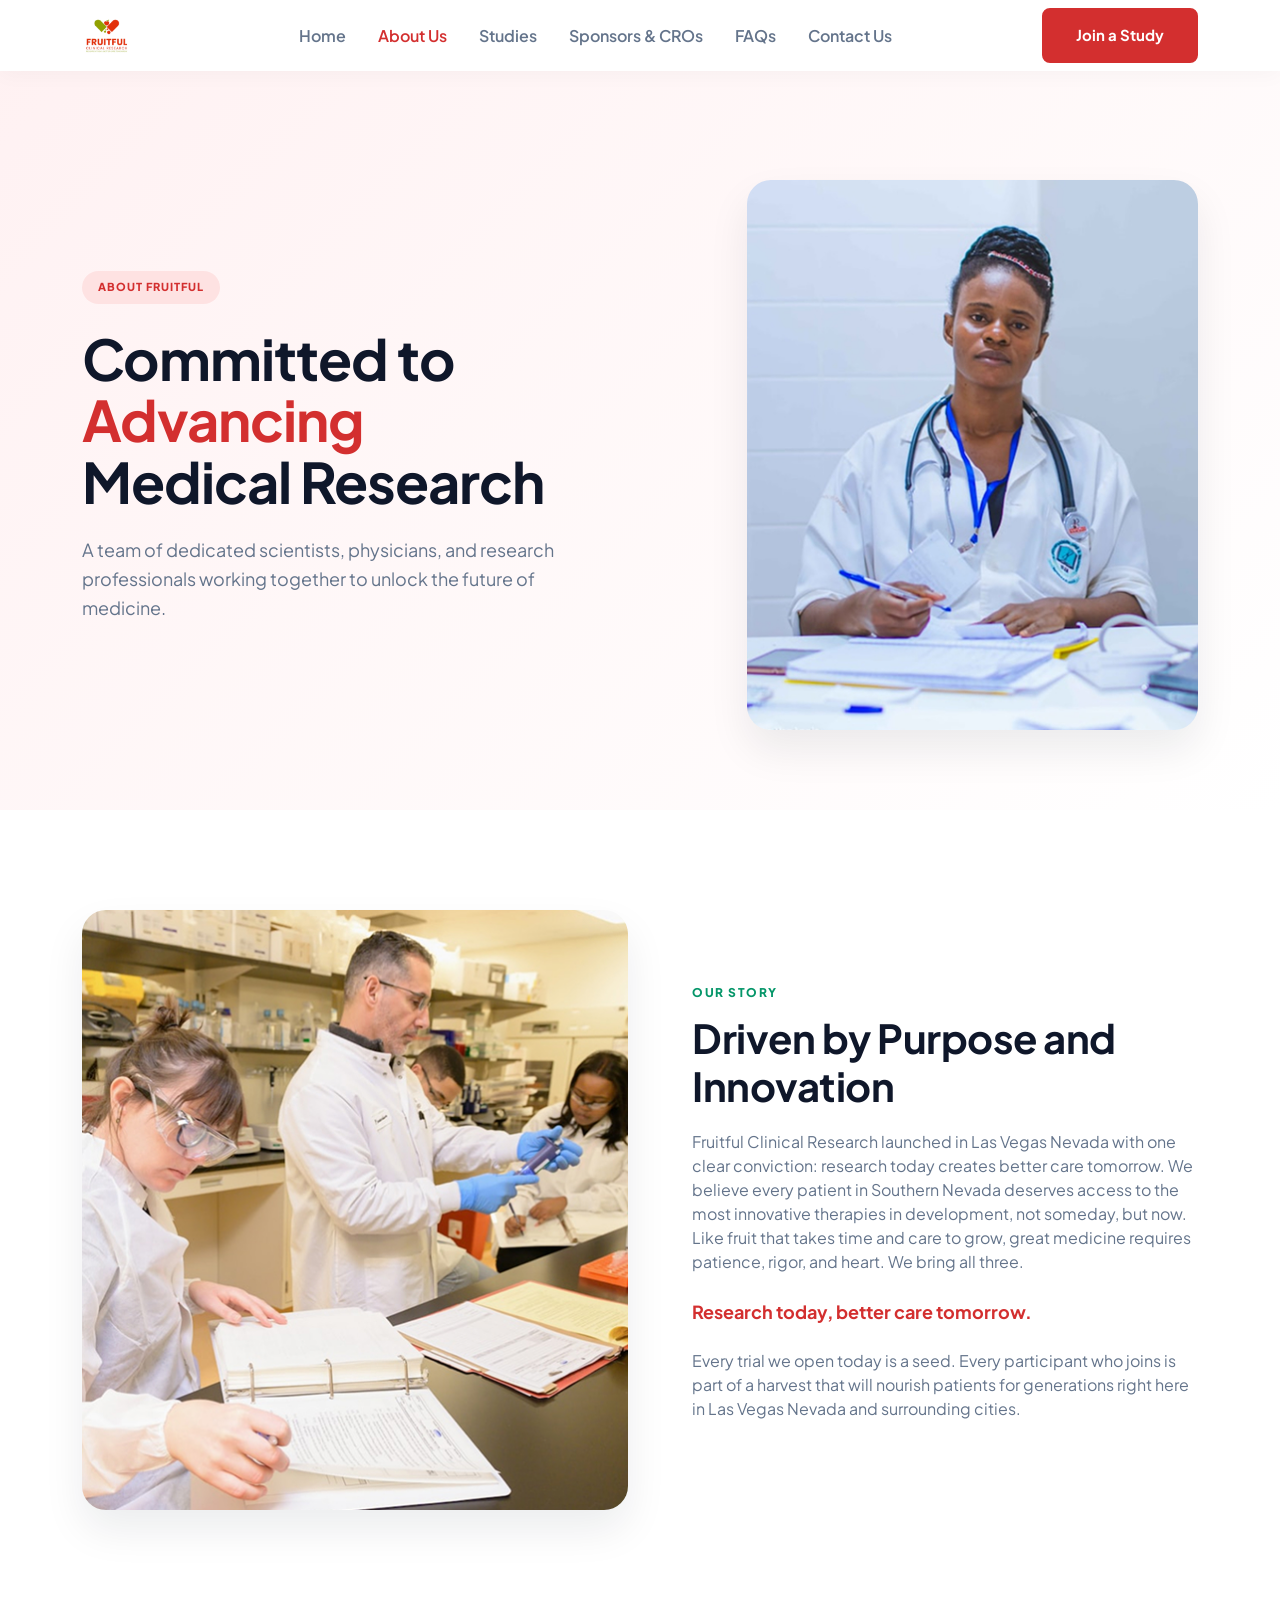
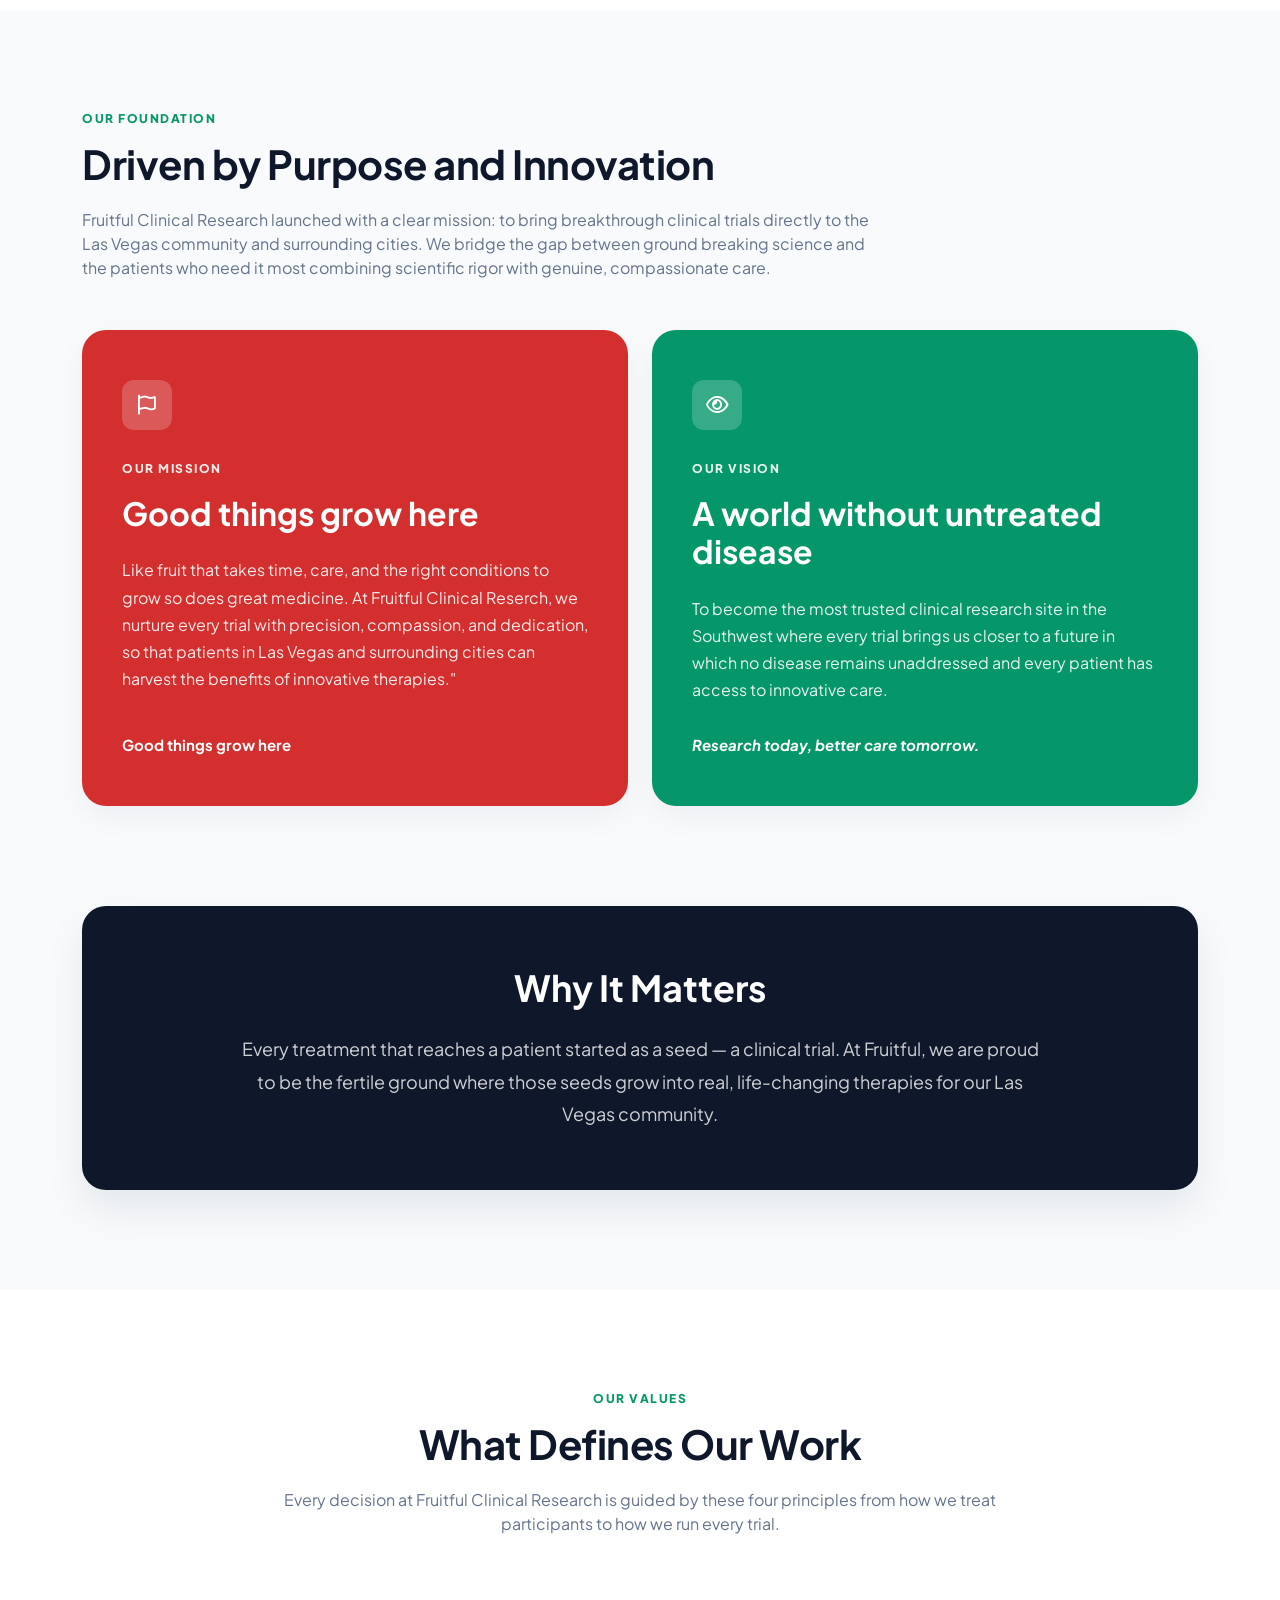
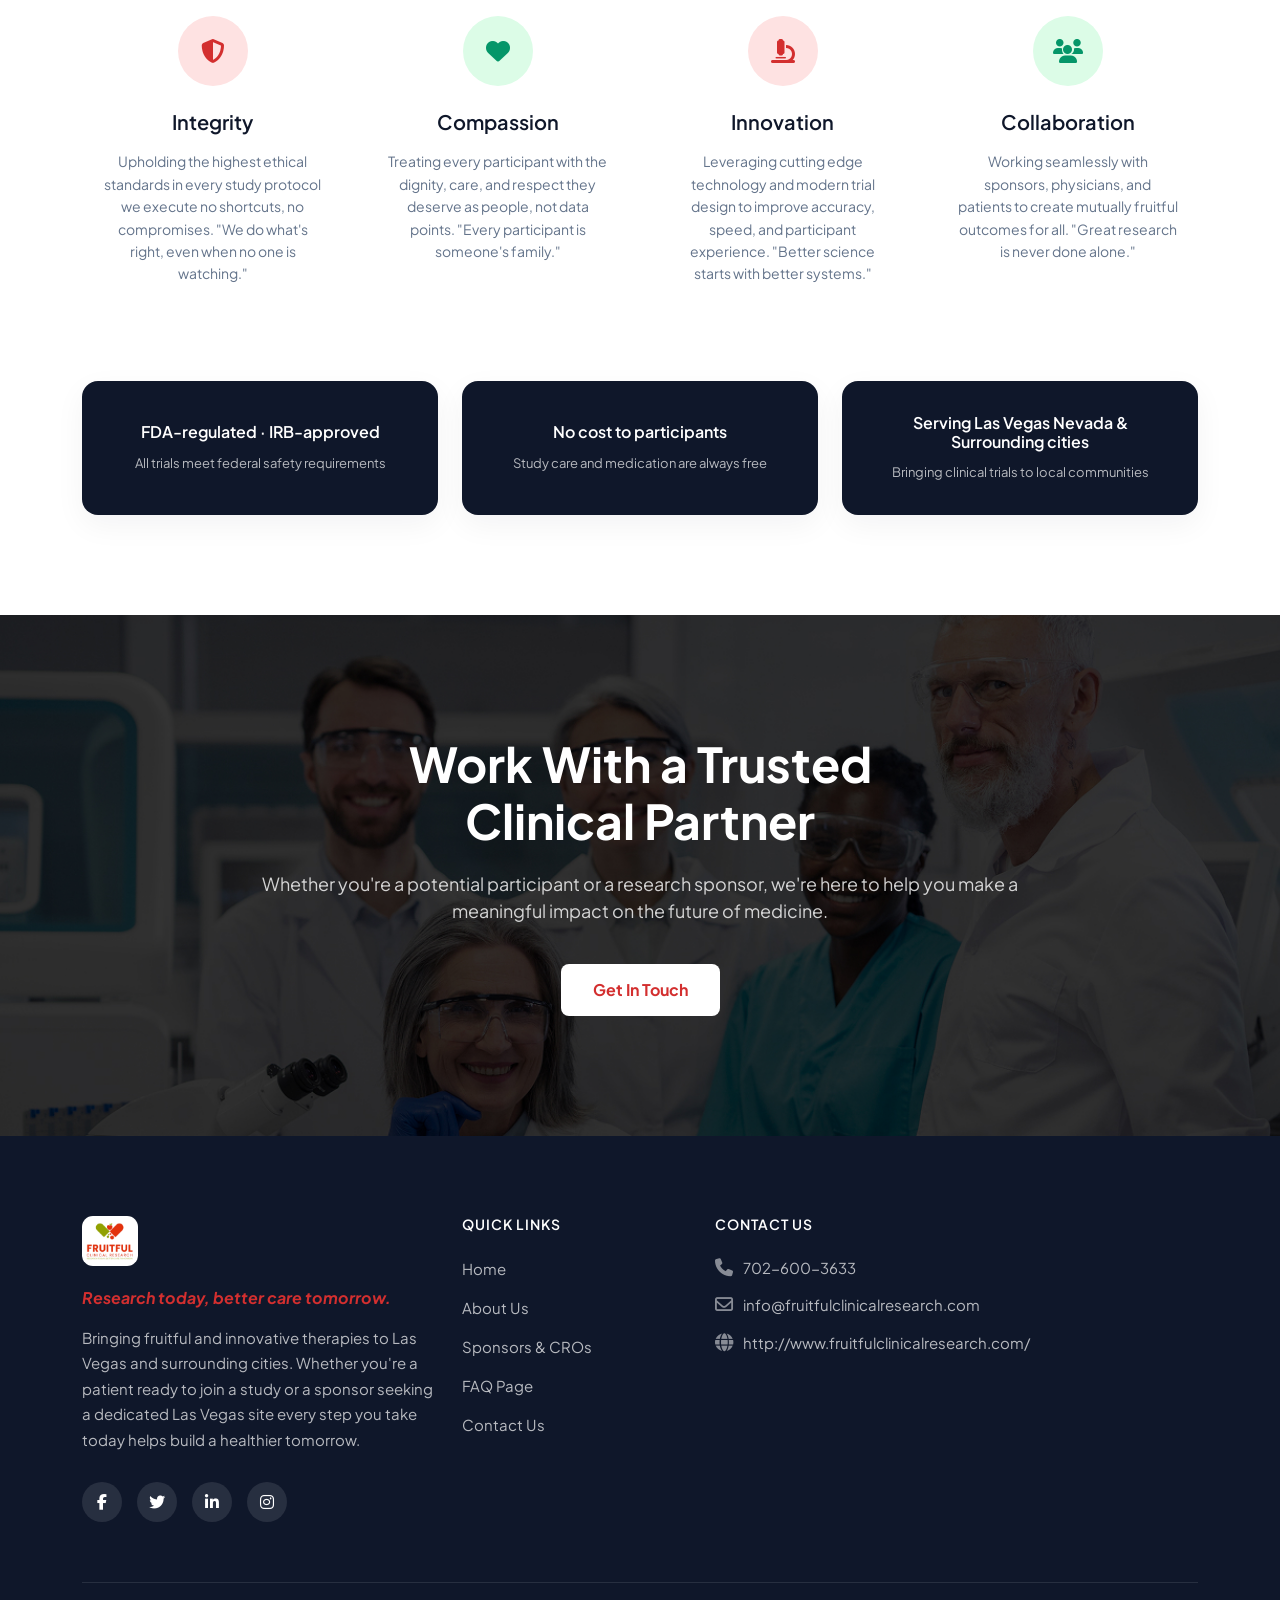
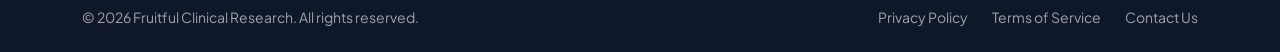
==== about.html @ fbc4567c "Latest" ====
<!DOCTYPE html>
<html lang="en">

<head>
    <meta charset="UTF-8">
    <meta name="viewport" content="width=device-width, initial-scale=1.0">
    <title>FRUITFUL - ABOUT US</title>
    <link rel="shortcut icon" href="assets/img/favicon.png" type="image/x-icon">
    <link href="https://cdn.jsdelivr.net/npm/bootstrap@5.2.3/dist/css/bootstrap.min.css" rel="stylesheet">
    <link rel="stylesheet" href="https://cdnjs.cloudflare.com/ajax/libs/font-awesome/6.5.1/css/all.min.css" />
    <link href="https://unpkg.com/aos@2.3.1/dist/aos.css" rel="stylesheet">
    <link rel="stylesheet" href="https://cdn.jsdelivr.net/npm/bootstrap-icons@1.13.1/font/bootstrap-icons.min.css">
    <link rel="stylesheet" href="assets/css/style.css">
</head>

<body>

    <header class="site-header">
        <div class="container">
            <nav class="navbar navbar-expand-lg">
                <a class="navbar-brand" href="index.html">
                    <img src="assets/imgs/logo.svg" alt="Fruitful Clinical Research">
                </a>
                <button class="navbar-toggler" type="button" data-bs-toggle="collapse" data-bs-target="#siteNav">
                    <span class="navbar-toggler-icon"></span>
                </button>
                <div class="collapse navbar-collapse" id="siteNav">
                    <ul class="navbar-nav mx-auto nav-links">
                        <li class="nav-item"><a class="nav-link" href="index.html">Home</a></li>
                        <li class="nav-item"><a class="nav-link active" href="about.html">About Us</a></li>
                        <li class="nav-item"><a class="nav-link" href="studies.html">Studies</a></li>
                        <li class="nav-item"><a class="nav-link" href="sponsers.html">Sponsors & CROs</a></li>
                        <li class="nav-item"><a class="nav-link" href="faqs.html">FAQs</a></li>
                        <li class="nav-item"><a class="nav-link" href="contact.html">Contact Us</a></li>
                    </ul>
                    <div class="nav-actions">
                        <a href="contact.html" class="btn-primary">Join a Study</a>
                    </div>
                </div>
            </nav>
        </div>
    </header>

    <main>
        <section class="about-hero">
            <div class="container">
                <div class="row align-items-center">
                    <div class="col-lg-6 col-md-7 col-sm-12" data-aos="fade-right">
                        <div class="hero-content">
                            <span class="badge-pill">ABOUT FRUITFUL</span>
                            <h1 class="hero-title">Committed to<br><span class="highlight-red">Advancing</span><br>Medical Research</h1>
                            <p class="hero-description">A team of dedicated scientists, physicians, and research professionals working together to unlock the future of medicine.</p>
                        </div>
                    </div>
                    <div class="col-lg-5 col-md-7 col-sm-12" data-aos="fade-left">
                        <div class="hero-image-wrapper">
                            <img src="assets/imgs/hero2.jpg" alt="Doctor at desk" class="img-fluid">
                        </div>
                    </div>
                </div>
            </div>
        </section>

        <section class="about-story">
            <div class="container">
                <div class="row align-items-center">
                    <div class="col-lg-6 order-2 order-lg-1" data-aos="fade-right">
                        <div class="story-image-wrapper">
                            <img src="assets/imgs/ab1.jpg" alt="Scientists in Lab" class="img-fluid">
                        </div>
                    </div>
                    <div class="col-lg-6 order-1 order-lg-2" data-aos="fade-left">
                        <div class="story-content">
                            <span class="section-kicker">OUR STORY</span>
                            <h2 class="section-title">Driven by Purpose and Innovation</h2>
                            
                            <p class="section-description">Fruitful Clinical Research launched in Las Vegas Nevada with one clear conviction: research today creates better care tomorrow. We believe every patient in Southern Nevada deserves access to the most innovative therapies in development, not someday, but now. Like fruit that takes time and care to grow, great medicine requires patience, rigor, and heart. We bring all three.</p>
                            
                            <p class="highlight-text-red">Research today, better care tomorrow.</p>
                            
                            <p class="section-description">Every trial we open today is a seed. Every participant who joins is part of a harvest that will nourish patients for generations right here in Las Vegas Nevada and surrounding cities.</p>
                        </div>
                    </div>
                </div>
            </div>
        </section>

        <section class="about-foundation">
            <div class="container">
                <div class="foundation-header" data-aos="fade-up">
                    <span class="section-kicker color-red">OUR FOUNDATION</span>
                    <h2 class="section-title">Driven by Purpose and Innovation</h2>
                    <p class="section-description">Fruitful Clinical Research launched with a clear mission: to bring breakthrough clinical trials directly to the Las Vegas community and surrounding cities. We bridge the gap between ground breaking science and the patients who need it most combining scientific rigor with genuine, compassionate care.</p>
                </div>

                <div class="row">
                    <div class="col-lg-6" data-aos="zoom-in-right">
                        <div class="foundation-card card-red">
                            <div class="card-icon-box"><i class="fa-regular fa-flag"></i></div>
                            <span class="card-label">OUR MISSION</span>
                            <h3 class="card-title">Good things grow here</h3>
                            <p class="card-text">Like fruit that takes time, care, and the right conditions to grow so does great medicine. At Fruitful Clinical Reserch, we nurture every trial with precision, compassion, and dedication, so that patients in Las Vegas and surrounding cities can harvest the benefits of innovative therapies."</p>
                            <span class="card-footer-text">Good things grow here</span>
                        </div>
                    </div>
                    
                    <div class="col-lg-6" data-aos="zoom-in-left" data-aos-delay="100">
                        <div class="foundation-card card-green">
                            <div class="card-icon-box"><i class="fa-regular fa-eye"></i></div>
                            <span class="card-label">OUR VISION</span>
                            <h3 class="card-title">A world without untreated disease</h3>
                            <p class="card-text">To become the most trusted clinical research site in the Southwest where every trial brings us closer to a future in which no disease remains unaddressed and every patient has access to innovative care.</p>
                            <span class="card-footer-text fst-italic">Research today, better care tomorrow.</span>
                        </div>
                    </div>
                </div>
            </div>
        </section>

        <section class="about-matters">
            <div class="container">
                <div class="matters-banner" data-aos="fade-up">
                    <h2>Why It Matters</h2>
                    <p>Every treatment that reaches a patient started as a seed — a clinical trial. At Fruitful, we are proud to be the fertile ground where those seeds grow into real, life-changing therapies for our Las Vegas community.</p>
                </div>
            </div>
        </section>

        <section class="about-values">
            <div class="container">
                <div class="values-header" data-aos="fade-up">
                    <span class="section-kicker">OUR VALUES</span>
                    <h2 class="section-title">What Defines Our Work</h2>
                    <p class="section-description">Every decision at Fruitful Clinical Research is guided by these four principles from how we treat participants to how we run every trial.</p>
                </div>
                
                <div class="row values-grid">
                    <div class="col-lg-3 col-md-6" data-aos="fade-up" data-aos-delay="100">
                        <div class="value-item">
                            <div class="value-icon bg-light-red color-red"><i class="fa-solid fa-shield-halved"></i></div>
                            <h4>Integrity</h4>
                            <p>Upholding the highest ethical standards in every study protocol we execute no shortcuts, no compromises. "We do what's right, even when no one is watching."</p>
                        </div>
                    </div>
                    <div class="col-lg-3 col-md-6" data-aos="fade-up" data-aos-delay="200">
                        <div class="value-item">
                            <div class="value-icon bg-light-green color-green"><i class="fa-solid fa-heart"></i></div>
                            <h4>Compassion</h4>
                            <p>Treating every participant with the dignity, care, and respect they deserve as people, not data points. "Every participant is someone's family."</p>
                        </div>
                    </div>
                    <div class="col-lg-3 col-md-6" data-aos="fade-up" data-aos-delay="300">
                        <div class="value-item">
                            <div class="value-icon bg-light-red color-red"><i class="fa-solid fa-microscope"></i></div>
                            <h4>Innovation</h4>
                            <p>Leveraging cutting edge technology and modern trial design to improve accuracy, speed, and participant experience. "Better science starts with better systems."</p>
                        </div>
                    </div>
                    <div class="col-lg-3 col-md-6" data-aos="fade-up" data-aos-delay="400">
                        <div class="value-item">
                            <div class="value-icon bg-light-green color-green"><i class="fa-solid fa-users"></i></div>
                            <h4>Collaboration</h4>
                            <p>Working seamlessly with sponsors, physicians, and patients to create mutually fruitful outcomes for all. "Great research is never done alone."</p>
                        </div>
                    </div>
                </div>

                <div class="row info-cards-grid">
                    <div class="col-lg-4 col-md-6" data-aos="fade-up" data-aos-delay="100">
                        <div class="dark-info-card">
                            <h5>FDA-regulated · IRB-approved</h5>
                            <p>All trials meet federal safety requirements</p>
                        </div>
                    </div>
                    <div class="col-lg-4 col-md-6" data-aos="fade-up" data-aos-delay="200">
                        <div class="dark-info-card">
                            <h5>No cost to participants</h5>
                            <p>Study care and medication are always free</p>
                        </div>
                    </div>
                    <div class="col-lg-4 col-md-6" data-aos="fade-up" data-aos-delay="300">
                        <div class="dark-info-card">
                            <h5>Serving Las Vegas Nevada & Surrounding cities</h5>
                            <p>Bringing clinical trials to local communities</p>
                        </div>
                    </div>
                </div>
            </div>
        </section>

        <section class="about-cta">
            <div class="cta-overlay"></div>
            <div class="container">
                <div class="cta-content" data-aos="fade-up">
                    <h2 class="cta-title">Work With a Trusted<br>Clinical Partner</h2>
                    <p class="cta-description">Whether you're a potential participant or a research sponsor, we're here to help you make a meaningful impact on the future of medicine.</p>
                    <div class="cta-buttons">
                        <a href="contact.html" class="btn-white">Get In Touch</a>
                    </div>
                </div>
            </div>
        </section>
    </main>

    <footer class="site-footer">
        <div class="container">
            <div class="row footer-top">
                <div class="col-lg-4">
                    <div class="footer-brand">
                        <img src="assets/imgs/logo.svg" alt="Fruitful Logo">
                        <p class="brand-kicker">Research today, better care tomorrow.</p>
                        <p class="brand-description">Bringing fruitful and innovative therapies to Las Vegas and surrounding cities. Whether you're a patient ready to join a study or a sponsor seeking a dedicated Las Vegas site every step you take today helps build a healthier tomorrow.</p>
                        
                        <div class="social-links">
                            <a href="#" aria-label="Facebook"><i class="fa-brands fa-facebook-f"></i></a>
                            <a href="#" aria-label="Twitter"><i class="fa-brands fa-twitter"></i></a>
                            <a href="#" aria-label="LinkedIn"><i class="fa-brands fa-linkedin-in"></i></a>
                            <a href="#" aria-label="Instagram"><i class="fa-brands fa-instagram"></i></a>
                        </div>
                    </div>
                </div>
                <div class="col-lg-8">
                    <div class="row">
                        <div class="col-md-4 col-sm-6">
                            <div class="footer-widget">
                                <h5>QUICK LINKS</h5>
                                <ul>
                                    <li><a href="index.html">Home</a></li>
                                    <li><a href="about.html">About Us</a></li>
                                    <li><a href="sponsers.html">Sponsors & CROs</a></li>
                                    <li><a href="faqs.html">FAQ Page</a></li>
                                    <li><a href="contact.html">Contact Us</a></li>
                                </ul>
                            </div>
                        </div>
                        <div class="col-md-8 col-sm-12">
                            <div class="footer-widget">
                                <h5>Contact Us</h5>
                                <ul class="contact-list">
                                    <li><a href="tel:702-600-3633"><i class="fa-solid fa-phone"></i> 702-600-3633</a></li>
                                    <li><a href="mailto:info@fruitfulclinicalresearch.com"><i class="fa-regular fa-envelope"></i> info@fruitfulclinicalresearch.com</a></li>
                                    <li><a href="http://www.fruitfulclinicalresearch.com/" target="_blank"><i class="fa-solid fa-globe"></i> http://www.fruitfulclinicalresearch.com/</a></li>
                                </ul>
                            </div>
                        </div>
                    </div>
                </div>
            </div>
            <div class="footer-bottom">
                <p>© 2026 Fruitful Clinical Research. All rights reserved.</p>
                <div class="legal-links">
                    <a href="#">Privacy Policy</a>
                    <a href="#">Terms of Service</a>
                    <a href="contact.html">Contact Us</a>
                </div>
            </div>
        </div>
    </footer>

    <button id="backToTop" aria-label="Back to top"> <i class="bi bi-arrow-up"></i> </button>

    <script src="https://cdn.jsdelivr.net/npm/bootstrap@5.2.3/dist/js/bootstrap.bundle.min.js"></script>
    <script src="https://unpkg.com/aos@2.3.1/dist/aos.js"></script>
    <script src="assets/js/script.js"></script>
    
    <script>
        AOS.init({ duration: 1000, once: true });
    </script>
</body>
</html>
---- assets/css/style.css ----
@import url('https://fonts.googleapis.com/css2?family=Plus+Jakarta+Sans:wght@400;500;600;700;800&display=swap');

/* ============  1. VARIABLES & RESET ============ */
:root {
    --c-primary-red: #D32F2F;
    /* Exact Figma Red */
    --c-primary-green: #059669;
    /* Exact Figma Green */
    --c-dark-blue: #0F172A;
    /* Text Dark */
    --c-text-muted: #64748B;
    /* Text Gray */
    --c-bg-light: #F8FAFC;
    /* Light Background */
    --c-bg-card: #EEF2FF;
    /* Light Info Cards */

    --f-family: "Plus Jakarta Sans", sans-serif;
}

body {
    font-family: var(--f-family);
    background-color: var(--c-bg-light);
    color: var(--c-text-muted);
    margin: 0;
    padding: 0;
    overflow-x: hidden;
}
h1, h2, h3 {
    color: var(--c-dark-blue);
    font-weight: 700;
}
h4, h5, h6 {
    color: var(--c-dark-blue);
    font-weight: 600;
}
/* ==========================================
   FLOATING BACK TO TOP BUTTON
   ========================================== */
#backToTop {
    position: fixed;
    right: 30px;
    bottom: 30px;
    width: 50px;
    height: 50px;
    background-color: var(--c-primary-red, #C81E1E);
    color: #fff;
    border: none;
    border-radius: 50%;
    font-size: 22px;
    display: flex;
    align-items: center;
    justify-content: center;
    opacity: 0;
    visibility: hidden;
    z-index: 999;
    cursor: pointer;
    transition: all 0.3s ease;
    box-shadow: 0 5px 15px rgba(200, 30, 30, 0.4);
}

/* Class added by JavaScript when scrolling down */
#backToTop.show {
    opacity: 1;
    visibility: visible;
}

#backToTop:hover {
    transform: translateY(-5px);
    background-color: #A01818;
    box-shadow: 0 8px 20px rgba(200, 30, 30, 0.6);
}
.navbar-toggler{
    border: none !important;
    box-shadow: none !important;
}
/* =========   2. REUSABLE COMPONENTS    ========= */

.btn-primary {
    background-color: var(--c-primary-red);
    color: #fff;
    font-weight: 700;
    font-size: 15px;
    padding: 14px 32px;
    border-radius: 8px;
    text-decoration: none;
    border: 2px solid var(--c-primary-red);
    transition: all 0.3s ease;
    display: inline-flex;
    align-items: center;
    justify-content: center;
}
.btn-primary:hover {
    background-color: #B91C1C;
    border-color: #B91C1C;
    color: #fff;
    transform: translateY(-2px);
}
.btn-white {
    background-color: #fff;
    color: var(--c-primary-red);
    font-weight: 700;
    padding: 14px 32px;
    border-radius: 8px;
    text-decoration: none;
    display: inline-block;
    transition: 0.3s;
}
.btn-white:hover {
    background-color: var(--c-bg-light);
    color: #B91C1C;
    transform: translateY(-2px);
}
.btn-outline-white {
    background-color: transparent;
    color: #fff;
    border: 2px solid #fff;
    font-weight: 700;
    padding: 12px 32px;
    border-radius: 8px;
    text-decoration: none;
    display: inline-block;
    transition: 0.3s;
}
.btn-outline-white:hover {
    background-color: #fff;
    color: var(--c-dark-blue);
}
.section-kicker {
    font-size: 12px;
    font-weight: 800;
    letter-spacing: 1.5px;
    text-transform: uppercase;
    color: var(--c-primary-green);
    display: block;
    margin-bottom: 12px;
}
.section-title {
    font-size: 40px;
    line-height: 1.2;
    letter-spacing: -0.5px;
    margin-bottom: 20px;
}

/* ============   3. HEADER   ============ */

.site-header {
    background: rgba(255, 255, 255, 0.98);
    box-shadow: 0 4px 20px rgba(0, 0, 0, 0.03);
    position: fixed;
    top: 0;
    left: 0;
    right: 0;
    z-index: 1000;
    padding: 0;
    transition: 0.3s;
}
.site-header.scrolled {
    padding: 8px 0;
    box-shadow: 0 10px 30px rgba(0, 0, 0, 0.08);
}
.site-header .navbar-brand img {
    height: 45px;
}
.site-header .nav-links .nav-link {
    font-weight: 600;
    color: var(--c-text-muted) !important;
    padding: 8px 16px;
    transition: 0.3s;
}
.site-header .nav-links .nav-link.active,
.site-header .nav-links .nav-link:hover {
    color: var(--c-primary-red) !important;
}

/* ============   4. HOME: HERO SECTION   ============ */

.home-hero {
    background: linear-gradient(135deg, #FFF1F2 0%, #FFFFFF 100%);
    padding: 180px 0 80px;
    height: auto;
    min-height: 100vh;
}
.home-hero .badge-pill {
    background-color: #FEE2E2;
    color: var(--c-primary-red);
    padding: 8px 16px;
    border-radius: 50px;
    font-size: 11px;
    font-weight: 800;
    letter-spacing: 1px;
    display: inline-block;
    margin-bottom: 24px;
}
.home-hero .hero-title {
    font-size: 56px;
    line-height: 1.1;
    letter-spacing: -1px;
    margin-bottom: 16px;
}
.home-hero .highlight-red {
    color: var(--c-primary-red);
}
.home-hero .hero-subtitle {
    color: var(--c-primary-red);
    font-weight: 700;
    font-size: 18px;
    margin-bottom: 20px;
}
.home-hero .hero-description {
    font-size: 16px;
    line-height: 1.6;
    margin-bottom: 30px;
    max-width: 90%;
}
.home-hero .hero-checkmarks {
    list-style: none;
    padding: 0;
    margin: 0 0 32px 0;
    display: flex;
    gap: 24px;
    flex-wrap: wrap;
}
.home-hero .hero-checkmarks li {
    font-size: 14px;
    font-weight: 600;
    color: var(--c-text-muted);
    display: flex;
    align-items: center;
    gap: 8px;
}
.home-hero .check-icon {
    color: var(--c-primary-green);
    font-size: 18px;
}
.home-hero .hero-image-wrapper img {
    width: 100%;
    max-height: 620px;
    object-fit: cover;
    border-radius: 24px;
    box-shadow: 0 20px 40px rgba(15, 23, 42, 0.08);
}
.home-hero .row{
    justify-content: space-between;
}
/* ============   5. HOME: FEATURES   ============ */
.home-features {
    padding: 100px 0;
    background-color: var(--c-bg-light);
}
.home-features .features-header {
    margin-bottom: 60px;
    align-items: flex-end;
}
.home-features .section-description {
    font-size: 18px;
    text-align: right;
    margin: 0;
}
.feature-card {
    background: #fff;
    padding: 32px 24px;
    border-radius: 16px;
    box-shadow: 0 10px 30px rgba(0, 0, 0, 0.03);
    height: 100%;
    transition: transform 0.3s;
}
.feature-card:hover {
    transform: translateY(-8px);
    box-shadow: 0 15px 35px rgba(0, 0, 0, 0.08);
}
.feature-icon {
    width: 48px;
    height: 48px;
    border-radius: 12px;
    display: flex;
    align-items: center;
    justify-content: center;
    font-size: 20px;
    margin-bottom: 20px;
}
.feature-icon.icon-red {
    background-color: #FEE2E2;
    color: var(--c-primary-red);
}
.feature-icon.icon-green {
    background-color: #DCFCE7;
    color: var(--c-primary-green);
}
.feature-title {
    font-size: 14px;
    font-weight: 800;
    margin-bottom: 12px;
    letter-spacing: 0.5px;
}
.feature-title.color-red {
    color: var(--c-primary-red);
}
.feature-title.color-green {
    color: var(--c-primary-green);
}
.feature-text {
    font-size: 13px;
    line-height: 1.6;
    margin: 0;
}

/* ============   6. HOME: WHY CHOOSE US   ============ */

.home-why-choose {
    padding: 100px 0;
    background-color: #fff;
}
.home-why-choose .why-description {
    font-size: 18px;
    line-height: 1.6;
    margin-bottom: 40px;
}
.home-why-choose .why-list {
    list-style: none;
    padding: 0;
    margin: 0;
    display: flex;
    flex-direction: column;
    gap: 30px;
}
.home-why-choose .why-list li {
    display: flex;
    gap: 16px;
    align-items: flex-start;
}
.home-why-choose .check-icon-green {
    color: var(--c-primary-green);
    font-size: 24px;
    margin-top: 2px;
}
.home-why-choose .list-text h5 {
    font-size: 18px;
    margin-bottom: 6px;
}
.home-why-choose .list-text p {
    font-size: 15px;
    margin: 0;
}
.why-grid-wrapper {
    display: grid;
    grid-template-columns: 1fr 1fr;
    gap: 20px;
}
.why-grid-wrapper .grid-img, .why-grid-wrapper .grid-card {
    width: 100%;
    height: auto;
    border-radius: 20px;
}
.why-grid-wrapper .grid-img {
    object-fit: cover;
    box-shadow: 0 10px 30px rgba(0, 0, 0, 0.05);
}
.why-grid-wrapper .grid-card {
    padding: 30px;
    display: flex;
    flex-direction: column;
    justify-content: center;
    color: #fff;
    box-shadow: 0 10px 30px rgba(0, 0, 0, 0.08);
}
.why-grid-wrapper #why-grid1 {
    background: linear-gradient(100.71deg, #006E1C 3.87%, #00D436 99.92%);
}
.why-grid-wrapper #why-grid2 {
    background: linear-gradient(100.42deg, #B7131A 1.23%, #EE3A42 96.64%);

}
.why-grid-wrapper .grid-card h4 {
    color: #fff;
    font-size: 22px;
    margin-bottom: 12px;
}
.why-grid-wrapper .grid-card p {
    font-size: 14px;
    opacity: 0.9;
    line-height: 1.5;
    margin: 0;
}

/* ============   7. HOME: PROCESS TIMELINE   ============ */

.home-process {
    padding: 100px 0;
    background-color: var(--c-bg-light);
    text-align: center;
}
.home-process .process-header {
    margin-bottom: 60px;
}
.process-timeline {
    position: relative;
    padding-top: 40px;
}
.process-timeline .timeline-line {
    position: absolute;
    top: 65px;
    left: 10%;
    right: 10%;
    height: 2px;
    background-color: var(--border-color);
    z-index: 1;
}
.process-step {
    background: #fff;
    padding: 50px 24px 30px;
    border-radius: 20px;
    box-shadow: 0 10px 30px rgba(0, 0, 0, 0.03);
    position: relative;
    z-index: 2;
    height: 100%;
    display: flex;
    flex-direction: column;
    align-items: center;
}
.process-step .step-badge {
    width: 50px;
    height: 50px;
    background: linear-gradient(180deg, #B7131A 0%, #EE3A42 100%);
    color: #fff;
    border-radius: 50%;
    font-size: 20px;
    font-weight: 800;
    display: flex;
    align-items: center;
    justify-content: center;
    /* position: absolute;
    top: -25px;
    left: 50%;
    transform: translateX(-50%); */
    box-shadow: 0 0 0 8px var(--c-bg-light);
}
.process-step h4 {
    font-size: 20px;
    margin-bottom: 10px;
    font-weight: 700;
    margin-top: 20px;
}
.process-step p {
    font-size: 14px;
    margin: 0;
    line-height: 1.6;
}
/* ============   8. HOME: GET INVOLVED   ============ */

   .home-involved {
    padding: 100px 0;
    background-color: #fff;
}
.involved-card {
    background: #fff;
    border-radius: 30px;
    padding: 60px;
    box-shadow: 0 20px 50px rgba(0, 0, 0, 0.05);
    border: 1px solid var(--border-color);
}
.involved-header {
    text-align: center;
    margin-bottom: 50px;
}
.involved-header .color-red {
    color: var(--c-primary-red);
}
.involved-description {
    max-width: 600px;
    margin: 0 auto;
    font-size: 16px;
    line-height: 1.6;
}
.contact-options .contact-box {
    background-color: var(--c-bg-card);
    padding: 30px 20px;
    border-radius: 16px;
    text-align: center;
    height: 100%;
    display: flex;
    flex-direction: column;
    align-items: center;
    justify-content: center;
}
.contact-options .icon {
    font-size: 24px;
    color: var(--c-primary-red);
    margin-bottom: 16px;
}
.contact-options .label {
    font-size: 11px;
    font-weight: 800;
    letter-spacing: 1px;
    color: var(--c-text-muted);
    margin-bottom: 8px;
}
.contact-options .value {
    font-size: 15px;
    font-weight: 800;
    color: var(--c-dark-blue);
    text-decoration: none;
    word-break: break-all;
}
.involved-footer {
    text-align: center;
    margin-top: 40px;
}
/* ============   9. HOME: CTA FINAL   ============ */

.home-cta {
    position: relative;
    padding: 120px 0;
    background: url(../../assets/imgs/hl1.jpg);
    background-position: center;
    background-repeat: no-repeat;
    background-size: cover;
}
/* .cta-overlay {
    position: absolute;
    inset: 0;
    background: rgba(15, 23, 42, 0.85);
    z-index: 1;
} */
.cta-content {
    position: relative;
    z-index: 2;
    text-align: center;
    max-width: 800px;
    margin: 0 auto;
}
.cta-title {
    color: #fff;
    font-size: 48px;
    margin-bottom: 20px;
}
.cta-description {
    color: rgba(255, 255, 255, 0.8);
    font-size: 18px;
    margin-bottom: 40px;
}
.cta-buttons {
    display: flex;
    justify-content: center;
    gap: 20px;
    flex-wrap: wrap;
}

/* ============   10. FOOTER   ============ */

.site-footer {
    background-color: var(--c-dark-blue);
    padding: 80px 0 0 0;
    color: #fff;
}
.footer-brand img {
    height: 50px;
    margin-bottom: 20px;
}
.brand-kicker {
    color: var(--c-primary-red);
    font-style: italic;
    font-weight: 700;
    font-size: 16px;
    margin-bottom: 15px;
}
.brand-description {
    color: rgba(255, 255, 255, 0.7);
    font-size: 15px;
    line-height: 1.7;
    margin-bottom: 30px;
}
.social-links {
    display: flex;
    gap: 15px;
}
.social-links a {
    width: 40px;
    height: 40px;
    background: rgba(255, 255, 255, 0.1);
    border-radius: 50%;
    display: flex;
    align-items: center;
    justify-content: center;
    color: #fff;
    text-decoration: none;
    transition: 0.3s;
}
.social-links a:hover {
    background: var(--c-primary-red);
    transform: translateY(-3px);
}
.footer-widget h5 {
    color: #fff;
    font-size: 14px;
    letter-spacing: 1px;
    text-transform: uppercase;
    margin-bottom: 24px;
}
.footer-widget ul {
    list-style: none;
    padding: 0;
    margin: 0;
}
.footer-widget ul li {
    margin-bottom: 15px;
}
.footer-widget ul a {
    color: rgba(255, 255, 255, 0.7);
    text-decoration: none;
    font-size: 15px;
    transition: 0.3s;
}
.footer-widget ul a:hover {
    color: #fff;
    padding-left: 5px;
}
.contact-list a {
    display: flex;
    align-items: center;
    gap: 10px;
}
.contact-list i {
    color: rgba(255, 255, 255, 0.5);
    font-size: 18px;
}
.footer-bottom {
    margin-top: 60px;
    padding: 24px 0;
    border-top: 1px solid rgba(255, 255, 255, 0.1);
    display: flex;
    justify-content: space-between;
    align-items: center;
    flex-wrap: wrap;
}
.footer-bottom p {
    margin: 0;
    font-size: 14px;
    color: rgba(255, 255, 255, 0.6);
}

.legal-links {
    display: flex;
    gap: 24px;
}

.legal-links a {
    color: rgba(255, 255, 255, 0.6);
    text-decoration: none;
    font-size: 14px;
    transition: 0.3s;
}

.legal-links a:hover {
    color: #fff;
}

/* ==========================================
   12. ABOUT US PAGE SPECIFICS
   ========================================== */
/* ==========================================
   GLOBAL BADGES & HIGHLIGHTS
   ========================================== */
.badge-pill {
    background-color: #FEE2E2;
    color: var(--c-primary-red);
    padding: 8px 16px;
    border-radius: 50px;
    font-size: 11px;
    font-weight: 800;
    letter-spacing: 1px;
    display: inline-block;
    text-transform: uppercase;
    margin-bottom: 24px;
}

.highlight-red {
    color: var(--c-primary-red);
}

/* About Hero Section */
.about-hero {
    background: linear-gradient(135deg, #FFF1F2 0%, #FFFFFF 100%);
    padding: 180px 0 80px;
}
.about-hero .row{
    justify-content: space-between;
}
.about-hero .hero-title {
    font-size: 56px;
    line-height: 1.1;
    letter-spacing: -1px;
    margin-bottom: 24px;
}

.about-hero .hero-description {
    font-size: 18px;
    line-height: 1.6;
    color: var(--c-text-muted);
    max-width: 90%;
}

.about-hero .hero-image-wrapper img {
    width: 100%;
    height: 550px;
    /* Locked height to prevent collapse */
    object-fit: cover;
    border-radius: 24px;
    background-color: #E2E8F0;
    /* Fallback if image breaks */
    box-shadow: 0 20px 40px rgba(15, 23, 42, 0.08);
}

/* Our Story Section */
.about-story {
    padding: 100px 0;
    background-color: #fff;
}

.about-story .story-image-wrapper img {
    width: 100%;
    height: 600px;
    /* Locked height to match Figma portrait ratio */
    object-fit: cover;
    border-radius: 24px;
    background-color: #E2E8F0;
    /* Fallback if image breaks */
    box-shadow: 0 20px 40px rgba(15, 23, 42, 0.08);
}

.about-story .story-content {
    padding-left: 40px;
}

.about-story .highlight-text-red {
    color: var(--c-primary-red);
    font-weight: 700;
    font-size: 18px;
    margin: 24px 0;
}

/* Our Foundation Section */
.about-foundation {
    padding: 100px 0;
    background-color: var(--c-bg-light);
}

.about-foundation .foundation-header {
    max-width: 800px;
    margin-bottom: 50px;
}

.foundation-card {
    border-radius: 24px;
    padding: 50px 40px;
    height: 100%;
    color: #fff;
    display: flex;
    flex-direction: column;
    transition: transform 0.3s ease;
    box-shadow: 0 10px 30px rgba(15, 23, 42, 0.05);
}

.foundation-card:hover {
    transform: translateY(-8px);
}

.foundation-card.card-red {
    background-color: var(--c-primary-red);
}

.foundation-card.card-green {
    background-color: var(--c-primary-green);
}

.foundation-card .card-icon-box {
    width: 50px;
    height: 50px;
    background-color: rgba(255, 255, 255, 0.2);
    border-radius: 12px;
    display: flex;
    align-items: center;
    justify-content: center;
    font-size: 20px;
    margin-bottom: 30px;
}

.foundation-card .card-label {
    font-size: 12px;
    font-weight: 800;
    letter-spacing: 1.5px;
    margin-bottom: 16px;
    opacity: 0.9;
    text-transform: uppercase;
}

.foundation-card .card-title {
    color: #fff;
    font-size: 32px;
    margin-bottom: 24px;
    line-height: 1.2;
}

.foundation-card .card-text {
    font-size: 16px;
    line-height: 1.7;
    opacity: 0.9;
    margin-bottom: 30px;
}

.foundation-card .card-footer-text {
    margin-top: auto;
    font-weight: 700;
    font-size: 15px;
}

/* Why It Matters Banner */
.about-matters {
    background-color: var(--c-bg-light);
    padding-bottom: 100px;
}

.matters-banner {
    background-color: var(--c-dark-blue);
    border-radius: 24px;
    padding: 60px 40px;
    text-align: center;
    box-shadow: 0 20px 40px rgba(15, 23, 42, 0.08);
}

.matters-banner h2 {
    color: #fff;
    margin-bottom: 24px;
    font-size: 36px;
}

.matters-banner p {
    color: rgba(255, 255, 255, 0.8);
    font-size: 18px;
    line-height: 1.8;
    max-width: 800px;
    margin: 0 auto;
}

/* Core Values Section */
.about-values {
    padding: 100px 0;
    background-color: #fff;
}

.about-values .values-header {
    text-align: center;
    max-width: 800px;
    margin: 0 auto 60px auto;
}

.about-values .values-grid {
    margin-bottom: 60px;
}

.value-item {
    text-align: center;
    padding: 20px;
}

.value-item .value-icon {
    width: 70px;
    height: 70px;
    border-radius: 50%;
    display: flex;
    align-items: center;
    justify-content: center;
    font-size: 24px;
    margin: 0 auto 24px auto;
}

.value-item .bg-light-red {
    background-color: #FEE2E2;
}

.value-item .bg-light-green {
    background-color: #DCFCE7;
}

.value-item .color-red {
    color: var(--c-primary-red);
}

.value-item .color-green {
    color: var(--c-primary-green);
}

.value-item h4 {
    font-size: 20px;
    margin-bottom: 16px;
}

.value-item p {
    font-size: 14px;
    line-height: 1.6;
    color: var(--c-text-muted);
}

/* Dark Info Cards */
.info-cards-grid .dark-info-card {
    background-color: var(--c-dark-blue);
    border-radius: 16px;
    padding: 32px 24px;
    text-align: center;
    height: 100%;
    box-shadow: 0 10px 30px rgba(15, 23, 42, 0.05);
    display: flex;
    flex-direction: column;
    justify-content: center;
}

.info-cards-grid .dark-info-card h5 {
    color: #fff;
    font-size: 16px;
    margin-bottom: 12px;
}

.info-cards-grid .dark-info-card p {
    color: rgba(255, 255, 255, 0.7);
    font-size: 13px;
    margin: 0;
}

/* Final CTA */
.about-cta {
    position: relative;
    padding: 120px 0;
    background: url(../../assets/imgs/hl1.jpg) center/cover no-repeat;
}

/* ==========================================
   13. STUDIES PAGE SPECIFICS
   ========================================== */

/* Studies Hero Section */
.studies-hero {
    background: linear-gradient(135deg, #FFF1F2 0%, #FFFFFF 100%);
    padding: 180px 0 80px;
}
.studies-hero .row{
    justify-content: space-between;
}
.studies-hero .studies-kicker {
    display: block;
    font-size: 13px;
    font-weight: 700;
    color: var(--c-text-muted);
    margin-bottom: 16px;
    text-transform: uppercase;
    letter-spacing: 0.5px;
}

.studies-hero .hero-title {
    font-size: 52px;
    line-height: 1.1;
    letter-spacing: -1px;
    margin-bottom: 16px;
}

.studies-hero .highlight-text-red {
    color: var(--c-primary-red);
    font-weight: 800;
    font-size: 18px;
    margin-bottom: 24px;
}

.studies-hero .studies-hero-desc {
    font-size: 16px;
    line-height: 1.6;
    margin-bottom: 40px;
    max-width: 95%;
}

.studies-hero-image img {
    width: 100%;
    height: 600px;
    object-fit: cover;
    border-radius: 24px;
    background-color: #E2E8F0;
    box-shadow: 0 20px 40px rgba(15, 23, 42, 0.08);
}

/* Custom Bullet List */
.custom-list-row .list-item {
    display: flex;
    align-items: flex-start;
    gap: 12px;
    margin-bottom: 24px;
}

.custom-list-row .list-dot {
    color: var(--c-primary-green);
    font-size: 10px;
    margin-top: 6px;
}

.custom-list-row .list-text-content h6 {
    font-size: 15px;
    font-weight: 800;
    margin-bottom: 4px;
}

.custom-list-row .list-text-content p {
    font-size: 13px;
    line-height: 1.5;
    margin: 0;
}

/* Facilities Section */
.studies-facilities {
    padding: 100px 0;
    background-color: #fff;
}

.facilities-header {
    max-width: 700px;
    margin-bottom: 60px;
}

.facilities-header .facilities-desc {
    font-size: 18px;
    line-height: 1.6;
}

.facility-block {
    margin-bottom: 100px;
}

.facility-block:last-child {
    margin-bottom: 0;
}

.facility-img {
    width: 100%;
    height: 400px;
    object-fit: cover;
    border-radius: 24px;
    background-color: #E2E8F0;
    box-shadow: 0 10px 30px rgba(15, 23, 42, 0.05);
}

.facility-text-right {
    padding-left: 50px;
}

.facility-text-left {
    padding-right: 50px;
}

.facility-block h3 {
    font-size: 32px;
    margin-bottom: 20px;
}

.facility-block p {
    font-size: 16px;
    line-height: 1.7;
    margin: 0;
}

.color-teal {
    color: #0EA5E9 !important;
}

/* Studies Process Section */
.studies-process {
    padding: 100px 0;
    background-color: var(--c-bg-light);
}

.process-text-wrapper {
    padding-right: 30px;
}

.process-desc {
    font-size: 18px;
    line-height: 1.6;
    margin-bottom: 50px;
}

.process-image-wrapper img {
    width: 100%;
    height: 600px;
    object-fit: cover;
    border-radius: 24px;
    background-color: #E2E8F0;
    box-shadow: 0 20px 40px rgba(15, 23, 42, 0.08);
}

/* Vertical Timeline Component */
.vertical-timeline {
    position: relative;
    padding-left: 20px;
    /* Space for the line */
}

.vertical-timeline::before {
    content: '';
    position: absolute;
    left: 39px;
    /* Centers line under the 40px circle */
    top: 20px;
    bottom: 20px;
    width: 2px;
    background-color: var(--border-color);
    z-index: 0;
}

.timeline-item {
    display: flex;
    gap: 20px;
    margin-bottom: 35px;
    position: relative;
    z-index: 1;
}

.timeline-item:last-child {
    margin-bottom: 0;
}

.timeline-circle {
    width: 40px;
    height: 40px;
    min-width: 40px;
    border-radius: 50%;
    display: flex;
    align-items: center;
    justify-content: center;
    color: #fff;
    font-weight: 800;
    font-size: 16px;
    box-shadow: 0 0 0 8px var(--c-bg-light);
}

.circle-green {
    background-color: var(--c-primary-green);
}

.timeline-content h5 {
    font-size: 18px;
    margin-bottom: 6px;
}

.timeline-content p {
    font-size: 14px;
    line-height: 1.5;
    margin: 0;
}

/* Final CTA */
.studies-cta {
    position: relative;
    padding: 120px 0;
    background: url(../../assets/imgs/hl1.jpg) center/cover no-repeat;
}

/* ==========================================
   14. SPONSORS & CROs PAGE SPECIFICS
   ========================================== */

/* Sponsors Hero */
.sponsors-hero {
    background: linear-gradient(135deg, #FFF1F2 0%, #FFFFFF 100%);
    padding: 180px 0 80px;
}

.sponsors-hero .hero-title {
    margin-bottom: 24px;
}

.sponsors-hero .hero-description {
    font-size: 18px;
    line-height: 1.6;
    color: var(--c-text-muted);
    margin-bottom: 40px;
    max-width: 95%;
}

.hero-features-grid {
    display: grid;
    grid-template-columns: 1fr 1fr;
    gap: 30px;
}

.feature-list-item .feature-heading {
    display: flex;
    align-items: center;
    gap: 10px;
    margin-bottom: 12px;
}

.feature-list-item .dot-green {
    color: var(--c-primary-green);
    font-size: 8px;
}

.feature-list-item h6 {
    font-size: 15px;
    font-weight: 800;
    margin: 0;
}

.feature-list-item ul {
    list-style: none;
    padding-left: 18px;
    margin: 0;
}

.feature-list-item ul li {
    position: relative;
    font-size: 12px;
    color: var(--c-text-muted);
    line-height: 1.6;
    margin-bottom: 6px;
}

.feature-list-item ul li::before {
    content: "•";
    position: absolute;
    left: -12px;
    color: var(--c-text-muted);
}

.sponsors-hero .hero-image-wrapper img {
    width: 100%;
    height: 600px;
    object-fit: cover;
    border-radius: 24px;
    box-shadow: 0 20px 40px rgba(15, 23, 42, 0.08);
}

/* Capabilities Section */
.sponsors-capabilities {
    padding: 100px 0;
    background-color: #fff;
}

.sponsors-capabilities .section-header {
    margin-bottom: 60px;
}

.sponsors-capabilities .header-description {
    font-size: 16px;
    line-height: 1.7;
    margin: 0;
}

.sponsors-capabilities .border-left-accent {
    border-left: 2px solid var(--border-color);
    padding-left: 30px;
}

.capabilities-grid {
    display: grid;
    grid-template-columns: repeat(3, 1fr);
    gap: 24px;
}

.capability-card {
    background-color: #fff;
    border: 1px solid var(--border-color);
    border-radius: 16px;
    padding: 40px 30px;
    transition: transform 0.3s, box-shadow 0.3s;
}

.capability-card:hover {
    transform: translateY(-5px);
    box-shadow: 0 15px 35px rgba(15, 23, 42, 0.06);
    border-color: transparent;
}

.icon-box-red {
    width: 48px;
    height: 48px;
    background-color: #FEE2E2;
    color: var(--c-primary-red);
    border-radius: 12px;
    display: flex;
    align-items: center;
    justify-content: center;
    font-size: 20px;
    margin-bottom: 24px;
}

.capability-card h4 {
    font-size: 18px;
    margin-bottom: 12px;
    line-height: 1.4;
}

.capability-card p {
    font-size: 14px;
    line-height: 1.6;
    margin: 0;
}

/* Differentiators Section */
.sponsors-differentiators {
    padding: 100px 0;
    background-color: var(--c-bg-light);
}

.diff-image-wrapper img {
    width: 100%;
    height: 600px;
    object-fit: cover;
    border-radius: 24px;
    box-shadow: 0 20px 40px rgba(15, 23, 42, 0.08);
}

.diff-content {
    padding-left: 40px;
}

.diff-description {
    font-size: 18px;
    line-height: 1.6;
    margin-bottom: 40px;
}

.diff-list {
    display: flex;
    flex-direction: column;
    gap: 30px;
}

.diff-item {
    display: flex;
    gap: 20px;
    align-items: flex-start;
}

.icon-box-red-small {
    width: 36px;
    height: 36px;
    min-width: 36px;
    background-color: #FEE2E2;
    color: var(--c-primary-red);
    border-radius: 50%;
    display: flex;
    align-items: center;
    justify-content: center;
    font-size: 14px;
    margin-top: 2px;
}

.diff-text h5 {
    font-size: 18px;
    margin-bottom: 6px;
}

.diff-text p {
    font-size: 14px;
    line-height: 1.6;
    margin: 0;
}

.sponsors-differentiators .info-cards-grid {
    margin-top: 60px;
}

.dark-info-card.text-left {
    text-align: left;
    padding: 40px 30px;
}

.dark-info-card .card-kicker {
    font-size: 10px;
    font-weight: 800;
    letter-spacing: 1px;
    text-transform: uppercase;
    color: rgba(255, 255, 255, 0.6);
    margin-bottom: 20px;
    display: flex;
    align-items: center;
    gap: 8px;
}

.dark-info-card .card-kicker .dot-green {
    color: var(--c-primary-green);
    font-size: 8px;
}

.dark-info-card h5 {
    font-size: 18px;
}

.dark-info-card h5 .color-green {
    color: var(--c-primary-green);
}

.dark-info-card p {
    font-size: 14px;
}

/* Delivering Results Section */
.sponsors-results {
    padding: 100px 0;
    background-color: #fff;
}

.results-header {
    margin-bottom: 60px;
}

.results-list {
    display: flex;
    flex-direction: column;
    gap: 40px;
}

.result-item {
    display: flex;
    gap: 24px;
    align-items: flex-start;
}

.result-text h4 {
    font-size: 22px;
    margin-bottom: 10px;
}

.result-text p {
    font-size: 15px;
    line-height: 1.6;
    margin: 0;
}

.integrity-card {
    background-color: #F0FDF4;
    /* Light Green matching Figma */
    border-radius: 24px;
    padding: 50px 40px;
    height: 100%;
}

.integrity-list {
    display: flex;
    flex-direction: column;
    gap: 30px;
    margin-top: 30px;
}

.integrity-item {
    display: flex;
    gap: 16px;
    align-items: flex-start;
}

.check-green {
    color: var(--c-primary-green);
    font-size: 20px;
    margin-top: 2px;
}

.integrity-item h6 {
    font-size: 16px;
    margin-bottom: 6px;
}

.integrity-item p {
    font-size: 13px;
    line-height: 1.5;
    margin: 0;
}

/* Final CTA */
.sponsors-cta {
    position: relative;
    padding: 120px 0;
    background: url(../../assets/imgs/hl1.jpg) center/cover no-repeat;
}

/* ==========================================
   15. FAQs PAGE SPECIFICS
   ========================================== */

/* Hero Section */
.faq-hero {
    background: linear-gradient(135deg, #FFF1F2 0%, #FFFFFF 100%);
    padding: 60px 0 60px;
    text-align: center;
    min-height: 700px;
    display: flex;
    flex-direction: column;
    align-items: center;
    justify-content: center;
}

.faq-hero .hero-title {
    font-size: 56px;
    line-height: 1.1;
    letter-spacing: -1px;
    margin-bottom: 24px;
}

.faq-hero .hero-description {
    font-size: 18px;
    line-height: 1.6;
    color: var(--c-text-muted);
    max-width: 700px;
}

/* Main Content Layout */
.faq-main-content {
    background-color: var(--c-bg-light);
    padding: 80px 0 120px;
}

.layout-gap {
    gap: 0;
}

/* Vertical Tabs Styling */
.faq-tabs {
    background-color: transparent;
    gap: 8px;
    position: sticky;
    top: 100px;
}

.faq-tab-btn {
    background-color: transparent !important;
    color: var(--c-text-muted) !important;
    font-weight: 700;
    font-size: 16px;
    padding: 16px 24px;
    border-radius: 12px !important;
    text-align: left;
    display: flex;
    align-items: center;
    gap: 16px;
    transition: all 0.3s ease;
    border: none;
    cursor: pointer;
}

.faq-tab-btn:hover:not(.active) {
    background-color: rgba(0, 0, 0, 0.03) !important;
    color: var(--c-dark-blue) !important;
}

/* Exact Figma Active Tab */
.faq-tab-btn.active {
    background-color: var(--c-primary-red) !important;
    color: #fff !important;
    box-shadow: 0 10px 20px rgba(200, 30, 30, 0.15);
}

.tab-icon {
    font-size: 18px;
    width: 24px;
    text-align: center;
}

/* Right Content Area */
.faq-tab-content {
    padding-left: 20px;
}

.faq-category-title {
    font-size: 32px;
    font-weight: 800;
    margin-bottom: 30px;
    color: var(--c-dark-blue);
}

/* Custom Accordion Styling */
.custom-accordion {
    display: flex;
    flex-direction: column;
    gap: 16px;
}

.custom-accordion-item {
    background-color: #fff;
    border: 1px solid var(--border-color);
    border-radius: 16px !important;
    overflow: hidden;
    transition: all 0.3s ease;
    box-shadow: 0 4px 15px rgba(0, 0, 0, 0.02);
}

.custom-accordion-item:hover {
    border-color: #CBD5E1;
    box-shadow: 0 6px 20px rgba(0, 0, 0, 0.04);
}

/* Accordion Button */
.custom-accordion-button {
    width: 100%;
    background-color: #fff;
    color: var(--c-dark-blue);
    font-size: 16px;
    font-weight: 700;
    text-align: left;
    padding: 24px;
    border: none;
    display: flex;
    justify-content: space-between;
    align-items: center;
    cursor: pointer;
    transition: all 0.3s ease;
}

.custom-accordion-button:focus {
    outline: none;
}

/* Red Chevron Icon for Accordion */
.custom-accordion-button::after {
    content: "";
    flex-shrink: 0;
    width: 16px;
    height: 16px;
    margin-left: auto;
    background-image: url("data:image/svg+xml,%3csvg xmlns='http://www.w3.org/2000/svg' viewBox='0 0 16 16' fill='%23C81E1E'%3e%3cpath fill-rule='evenodd' d='M1.646 4.646a.5.5 0 0 1 .708 0L8 10.293l5.646-5.647a.5.5 0 0 1 .708.708l-6 6a.5.5 0 0 1-.708 0l-6-6a.5.5 0 0 1 0-.708z'/%3e%3c/svg%3e");
    background-repeat: no-repeat;
    background-size: contain;
    transition: transform 0.3s ease;
}

.custom-accordion-button:not(.collapsed)::after {
    transform: rotate(-180deg);
}

/* Accordion Body */
.custom-accordion-body {
    padding: 0 24px 24px 24px;
    font-size: 15px;
    line-height: 1.7;
    color: var(--c-text-muted);
}

/* ==========================================
   16. CONTACT PAGE SPECIFICS
   ========================================== */

/* --- 1. Contact Hero Section --- */
.contact-hero {
    background: linear-gradient(135deg, #FFF1F2 0%, #FFFFFF 100%);
    padding: 180px 0 80px;
}
.contact-hero .row{
    justify-content: space-between;
}
.contact-hero .hero-title {
    font-size: 56px;
    line-height: 1.1;
    letter-spacing: -1px;
    margin-bottom: 24px;
}

.contact-hero .hero-description {
    font-size: 18px;
    line-height: 1.6;
    color: var(--c-text-muted);
    max-width: 90%;
}

.contact-hero .hero-image-wrapper img {
    width: 100%;
    height: 630px;
    object-fit: cover;
    border-radius: 24px;
    box-shadow: 0 20px 40px rgba(15, 23, 42, 0.08);
}

/* --- 2. Main Layout Setup --- */
.contact-main-section {
    padding: 100px 0 60px;
    background-color: #fff;
}

/* --- 3. Custom Form Styling --- */
.contact-form {
    padding-right: 40px;
}

.contact-form .form-row {
    row-gap: 24px;
}

.contact-form .form-group {
    margin-bottom: 24px;
}

.contact-form .form-label {
    font-size: 11px;
    font-weight: 800;
    color: var(--c-dark-blue);
    text-transform: uppercase;
    letter-spacing: 1px;
    margin-bottom: 8px;
    display: block;
}

.contact-form .form-control,
.contact-form .form-select {
    background-color: var(--c-bg-light) !important;
    border: 1px solid transparent !important;
    color: var(--c-dark-blue);
    font-size: 15px;
    padding: 16px 20px;
    border-radius: 12px;
    transition: all 0.3s ease;
    box-shadow: none !important;
    width: 100%;
}

.contact-form .form-control::placeholder {
    color: #94A3B8;
}

.contact-form .form-control:focus,
.contact-form .form-select:focus {
    background-color: #ffffff !important;
    border-color: var(--c-primary-red) !important;
    box-shadow: 0 0 0 4px rgba(200, 30, 30, 0.1) !important;
}

.contact-form select.form-select {
    cursor: pointer;
}

/* Form Submit Area */
.form-submit-group {
    margin-top: 10px;
}

.btn-submit {
    width: 100%;
    font-size: 16px;
    padding: 16px;
    border-radius: 12px;
    gap: 10px;
    justify-content: center;
}

.form-disclaimer {
    font-size: 13px;
    line-height: 1.6;
    text-align: center;
    color: var(--c-text-muted);
    margin-top: 16px;
    padding: 0 20px;
}

/* --- 4. Info Stack (Right Column) --- */
.contact-info-stack {
    display: flex;
    flex-direction: column;
    gap: 20px;
    height: 100%;
}

.contact-mini-card {
    background-color: var(--c-bg-light);
    border-radius: 16px;
    padding: 24px;
    display: flex;
    align-items: center;
    gap: 20px;
}

.mini-icon-box {
    width: 48px;
    height: 48px;
    border-radius: 12px;
    display: flex;
    align-items: center;
    justify-content: center;
    font-size: 20px;
    flex-shrink: 0;
}

.bg-red-light {
    background-color: #FEE2E2;
    color: var(--c-primary-red);
}

.bg-green-light {
    background-color: #DCFCE7;
    color: var(--c-primary-green);
}

.bg-teal-light {
    background-color: #E0F2FE;
    color: #0284C7;
}

.mini-card-text h6 {
    font-size: 16px;
    font-weight: 800;
    margin-bottom: 4px;
    color: var(--c-dark-blue);
}

.mini-card-text a,
.mini-card-text p {
    font-size: 15px;
    margin: 0;
    text-decoration: none;
    word-break: break-all;
}

/* --- 5. Office Hours Card --- */
.office-hours-card {
    background-color: var(--c-bg-light);
    border-radius: 16px;
    padding: 30px 24px;
    flex-grow: 1;
}

.office-hours-card .section-kicker {
    margin-bottom: 24px;
}

.hours-list {
    list-style: none;
    padding: 0;
    margin: 0;
}

.hours-list li {
    display: flex;
    justify-content: space-between;
    align-items: center;
    padding: 12px 0;
    border-bottom: 1px solid rgba(15, 23, 42, 0.05);
}

.hours-list li.no-border {
    border-bottom: none;
    padding-bottom: 0;
}

.hours-list .day {
    color: var(--c-text-muted);
    font-weight: 600;
    font-size: 15px;
}

.hours-list .time {
    color: var(--c-dark-blue);
    font-weight: 800;
    font-size: 15px;
}

/* --- 6. Action Cards (Seed & Visit) --- */
.contact-action-cards {
    padding: 60px 0;
    background-color: #fff;
}

.action-card {
    border-radius: 24px;
    padding: 50px 40px;
    height: 100%;
    position: relative;
    overflow: hidden;
    display: flex;
    flex-direction: column;
}

.action-card h3 {
    font-size: 32px;
    margin-bottom: 16px;
    position: relative;
    z-index: 1;
}

.action-card p {
    font-size: 16px;
    line-height: 1.7;
    margin-bottom: 0;
    position: relative;
    z-index: 1;
}

/* Green Seed Card */
.seed-card {
    background-color: #F0FDF4;
}

.seed-card h3 {
    color: var(--c-primary-green);
}

.seed-card p {
    color: var(--c-text-muted);
}

.seed-card .leaf-icon-bg {
    position: absolute;
    right: -20px;
    bottom: -30px;
    font-size: 160px;
    color: #DCFCE7;
    z-index: 0;
    transform: rotate(-15deg);
}

/* Gray Visit Card */
.visit-card {
    background-color: var(--c-bg-light);
}

.visit-card h4 {
    font-size: 20px;
    font-weight: 800;
    color: var(--c-dark-blue);
    margin-bottom: 24px;
}

.visit-card p {
    margin-bottom: 30px;
}

.card-footer-italic {
    color: var(--c-primary-red);
    font-style: italic;
    font-weight: 700;
    font-size: 16px;
    margin-top: auto;
}

/* --- 7. Contact Information Strip (Updated borderless design) --- */
.contact-strip-section {
    padding: 60px 0 120px;
    background-color: #fff;
}

.contact-strip-box {
    border: 1px solid var(--border-color);
    border-radius: 24px;
    padding: 60px 40px;
    background: #fff;
    margin: 0 auto;
}

.contact-strip-box .section-kicker {
    color: var(--c-text-muted);
    margin-bottom: 40px;
    font-size: 11px;
    letter-spacing: 1.5px;
    text-transform: uppercase;
    font-weight: 800;
    text-align: center;
    display: block;
}

.strip-row {
    text-align: center;
}

.strip-item {
    display: flex;
    flex-direction: column;
    align-items: center;
    justify-content: flex-start;
}

.strip-item h6 {
    font-size: 16px;
    font-weight: 800;
    color: var(--c-dark-blue);
    margin-bottom: 12px;
}

.strip-item a,
.strip-item p {
    font-size: 15px;
    font-weight: 700;
    color: var(--c-primary-red) !important;
    text-decoration: none;
    margin: 0;
    line-height: 1.5;
    transition: color 0.3s ease;
}

.strip-item a:hover {
    color: #A01818 !important;
}

/* ============== 11. RESPONSIVE QUERIES ================== */

@media (max-width: 992px) {
    .hero-image-wrapper{
        margin-top: 30px;
    }
    .contact-form {
        padding-right: 0;
        margin-bottom: 50px;
    }
    .site-header .navbar-collapse {
        background: #fff;
        padding: 20px;
        border-radius: 12px;
        box-shadow: 0 10px 30px rgba(0, 0, 0, 0.1);
        margin-top: 15px;
    }

    .home-features .section-description {
        text-align: left;
        margin-top: 20px;
    }

    .why-grid-wrapper {
        grid-template-columns: 1fr;
    }

    .home-hero .hero-title {
        font-size: 48px;
    }

    .home-cta .cta-title {
        font-size: 36px;
    }

    .about-story .story-content {
        padding-left: 0;
        margin-top: 40px;
    }

    .facility-text-right {
        padding-left: 15px;
        margin-top: 30px;
    }

    .facility-text-left {
        padding-right: 15px;
        margin-bottom: 30px;
    }

    .process-text-wrapper {
        padding-right: 0;
        margin-bottom: 40px;
    }

    .studies-hero-image img, .process-image-wrapper img {
        height: 400px;
    }

    .hero-features-grid {
        grid-template-columns: 1fr;
        gap: 20px;
    }

    .capabilities-grid {
        grid-template-columns: repeat(2, 1fr);
    }

    .sponsors-capabilities .border-left-accent {
        border-left: none;
        padding-left: 0;
        margin-top: 20px;
    }

    .diff-content {
        padding-left: 0;
        margin-top: 40px;
    }

    .results-list {
        margin-bottom: 40px;
    }

    .faq-tab-content {
        padding-left: 0;
        margin-top: 40px;
    }

    .faq-tabs {
        position: relative;
        top: 0;
        flex-direction: row !important;
        overflow-x: auto;
        padding-bottom: 15px;
    }

    .faq-tab-btn {
        white-space: nowrap;
    }
}
@media (max-width: 768px) {
    .studies-hero {
        padding-top: 120px;
        text-align: center;
    }

    .studies-hero .hero-title {
        font-size: 36px;
    }

    .studies-hero-image img, .process-image-wrapper img, .facility-img {
        height: 300px;
    }

    .custom-list-row {
        text-align: left;
    }

    .vertical-timeline::before {
        left: 19px;
    }

    .timeline-circle {
        box-shadow: 0 0 0 4px var(--c-bg-light);
    }

    .about-hero {
        padding-top: 120px;
        text-align: center;
    }

    .about-hero .hero-title {
        font-size: 40px;
    }

    .about-hero .hero-description {
        margin: 0 auto;
    }

    .about-hero .hero-image-wrapper img, .about-story .story-image-wrapper img {
        height: 400px;
    }

    .foundation-card {
        padding: 30px 20px;
    }

    .foundation-card .card-title {
        font-size: 26px;
    }

    .matters-banner {
        padding: 40px 20px;
    }

    .matters-banner h2 {
        font-size: 32px;
    }

    .info-cards-grid .dark-info-card {
        padding: 24px 20px;
    }

    .sponsors-hero {
        padding-top: 120px;
        text-align: left;
    }

    .sponsors-hero .hero-title {
        font-size: 40px;
    }

    .sponsors-hero .hero-image-wrapper img, .diff-image-wrapper img {
        height: 400px;
    }

    .capabilities-grid {
        grid-template-columns: 1fr;
    }

    .integrity-card {
        padding: 30px 20px;
    }

    .faq-hero {
        padding-top: 120px;
    }

    .faq-hero .hero-title {
        font-size: 36px;
    }

    .faq-category-title {
        font-size: 28px;
    }

    .custom-accordion-button {
        padding: 20px;
        font-size: 15px;
    }

    .custom-accordion-body {
        padding: 0 20px 20px 20px;
        font-size: 14px;
    }

    .home-hero, .home-features, .home-why-choose, .home-process, .home-involved {
        padding: 60px 0;
    }

    .home-hero {
        padding-top: 120px;
        text-align: center;
    }

    .home-hero .hero-checkmarks, .home-hero .hero-content .btn-primary {
        justify-content: center;
    }

    .home-hero .hero-title {
        font-size: 40px;
    }

    .section-title {
        font-size: 32px;
    }

    .why-grid-wrapper .grid-img, .why-grid-wrapper .grid-card {
        height: auto;
        min-height: 250px;
    }

    .process-timeline .timeline-line {
        display: none;
    }

    .involved-card {
        padding: 30px 20px;
    }

    .footer-bottom {
        flex-direction: column;
        gap: 15px;
        text-align: center;
    }

    .contact-hero {
        padding-top: 120px;
        text-align: center;
    }

    .contact-hero .hero-title {
        font-size: 40px;
    }

    .contact-hero .hero-description {
        margin: 0 auto;
    }

    .contact-hero .hero-image-wrapper img {
        height: 350px;
    }

    .action-card {
        padding: 40px 24px;
    }

    .action-card h3 {
        font-size: 28px;
    }

    .contact-strip-box {
        padding: 40px 20px;
    }

    .strip-item {
        margin-bottom: 35px;
    }

    .strip-item:last-child {
        margin-bottom: 0;
    }
    .why-grid-wrapper{
        margin-top: 30px;
    }
    #backToTop {
        right: 20px;
        bottom: 20px;
        width: 45px;
        height: 45px;
        font-size: 20px;
    }
}
@media (max-width: 576px){
    .contact-main-section{
        padding: 50px 0px 50px 0px;
    }
    .action-card h3 {
        font-size: 22px;
    }
    .footer-widget{
        margin-top: 30px;
    }
    .home-hero .badge-pill{
        font-size: 8px;
    }
    .home-hero .hero-title {
        font-size: 28px;
    }
    .section-title {
        font-size: 26px;
    }
    .home-why-choose .why-description{
        font-size: 16px;
    }
    .home-why-choose .check-icon-green {
        font-size: 18px;
        margin-top: 2px;
    }
    /* .section-title br{
        display: none;
    } */
    .facility-block h3{
        font-size: 24px;
    }
    .process-step{
        margin-top: 60px;
        height: auto;
    }
    .contact-options{
        flex-direction: column;
        gap: 30px;
    }
    .feature-card{
        height: auto;
        margin-top: 30px;
    }
    .about-hero .hero-title {
        font-size: 32px;
    }
    .info-cards-grid .dark-info-card{
        height: auto;
        margin-top: 30px;
    }
    .foundation-card{
        height: auto;
        margin-top: 30px;
    }
    .cta-title {
        color: #fff;
        font-size: 28px;
}

}
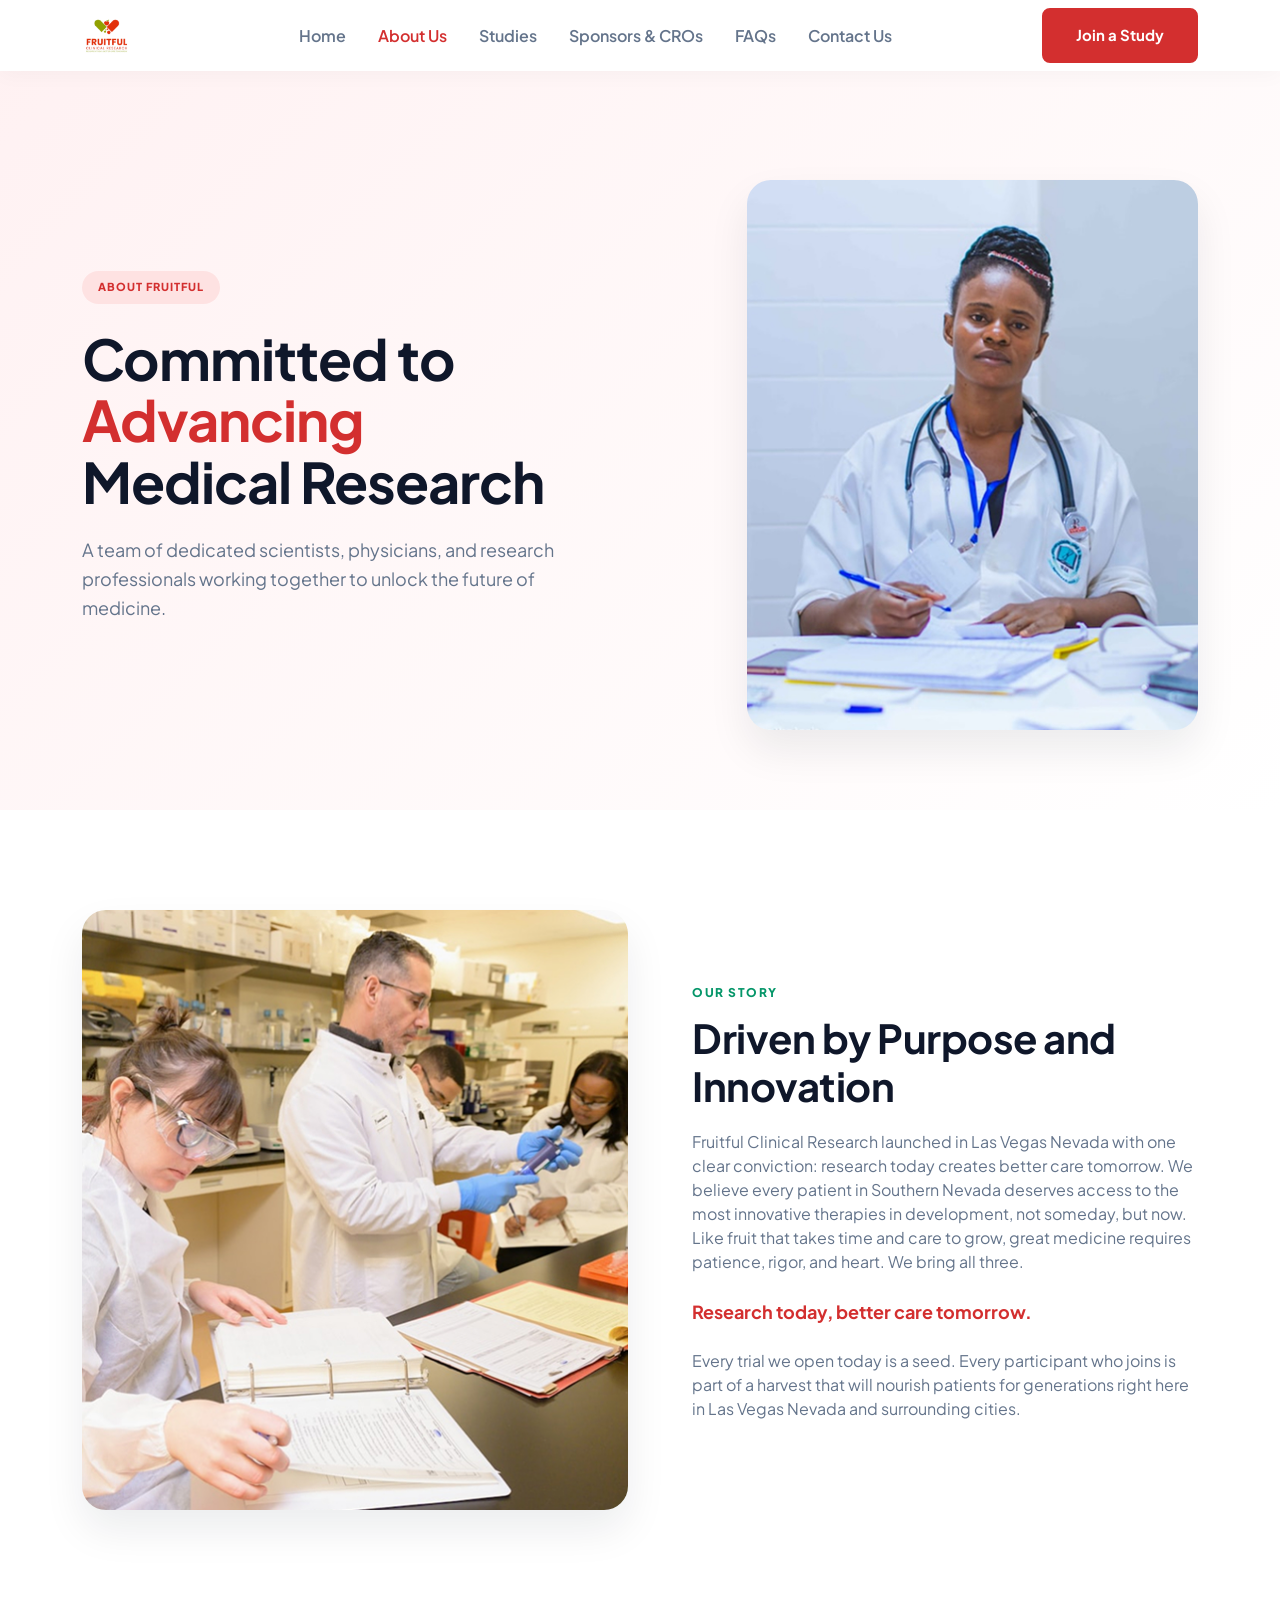
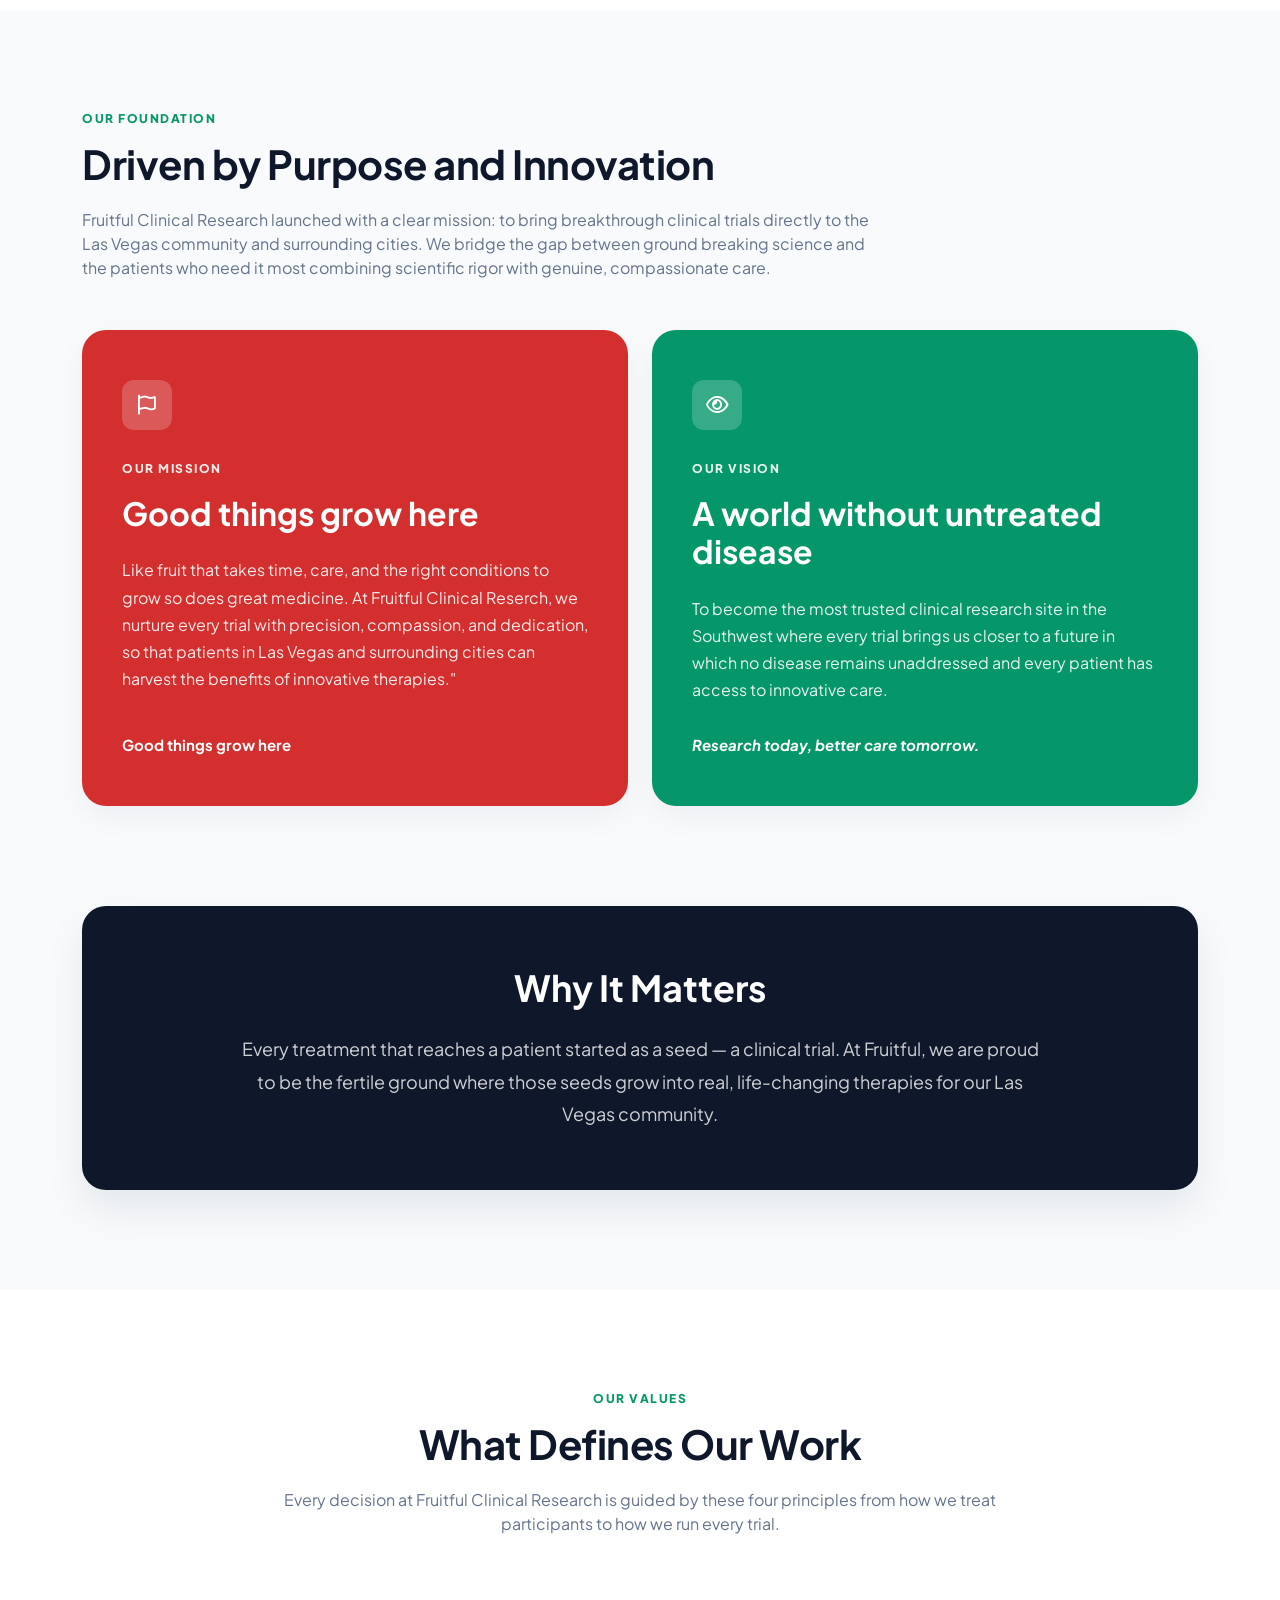
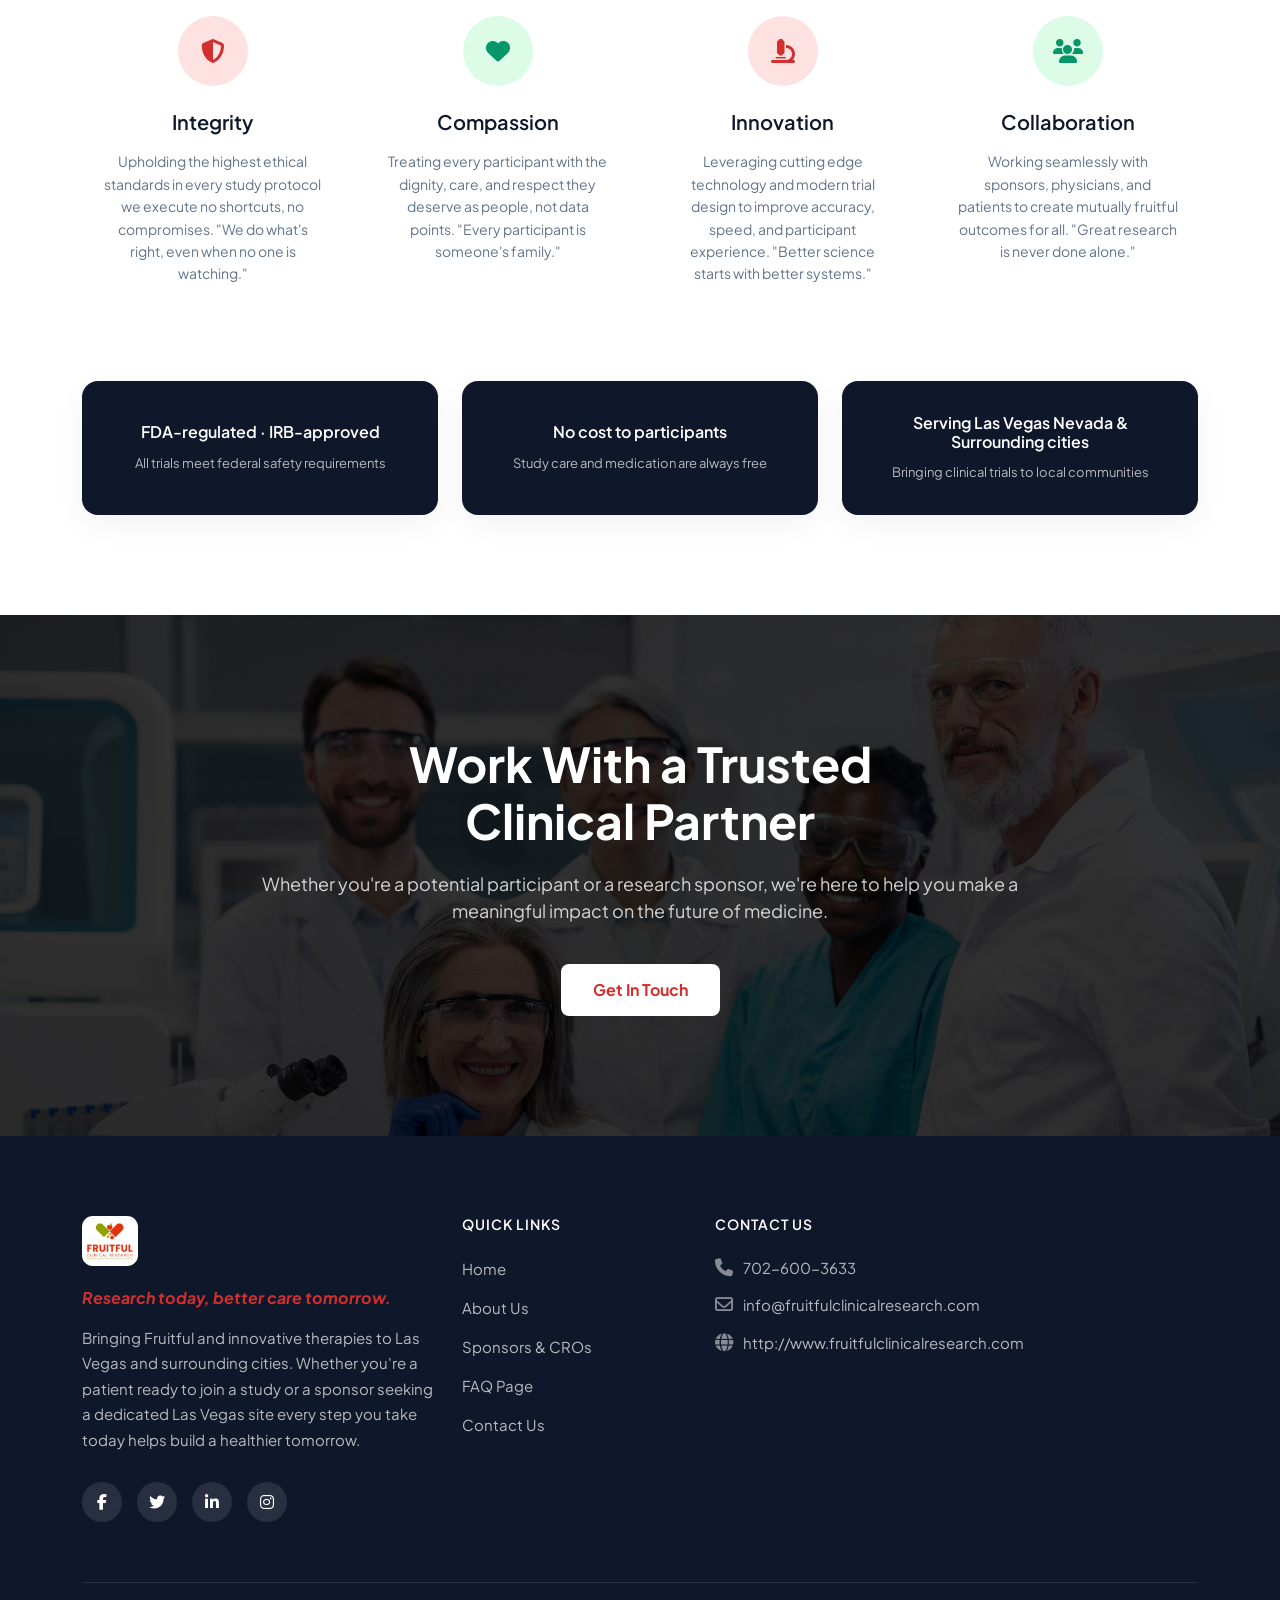
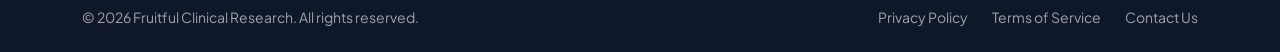
==== commit 0b3d4ed4: "Lattest" ====
--- a/about.html
+++ b/about.html
@@ -209,7 +209,7 @@
                     <div class="footer-brand">
                         <img src="assets/imgs/logo.svg" alt="Fruitful Logo">
                         <p class="brand-kicker">Research today, better care tomorrow.</p>
-                        <p class="brand-description">Bringing fruitful and innovative therapies to Las Vegas and surrounding cities. Whether you're a patient ready to join a study or a sponsor seeking a dedicated Las Vegas site every step you take today helps build a healthier tomorrow.</p>
+                        <p class="brand-description">Bringing Fruitful and innovative therapies to Las Vegas and surrounding cities. Whether you're a patient ready to join a study or a sponsor seeking a dedicated Las Vegas site every step you take today helps build a healthier tomorrow.</p>
                         
                         <div class="social-links">
                             <a href="#" aria-label="Facebook"><i class="fa-brands fa-facebook-f"></i></a>
@@ -239,7 +239,7 @@
                                 <ul class="contact-list">
                                     <li><a href="tel:702-600-3633"><i class="fa-solid fa-phone"></i> 702-600-3633</a></li>
                                     <li><a href="mailto:info@fruitfulclinicalresearch.com"><i class="fa-regular fa-envelope"></i> info@fruitfulclinicalresearch.com</a></li>
-                                    <li><a href="http://www.fruitfulclinicalresearch.com/" target="_blank"><i class="fa-solid fa-globe"></i> http://www.fruitfulclinicalresearch.com/</a></li>
+                                    <li><a href="http://www.fruitfulclinicalresearch.com" target="_blank"><i class="fa-solid fa-globe"></i> http://www.fruitfulclinicalresearch.com</a></li>
                                 </ul>
                             </div>
                         </div>
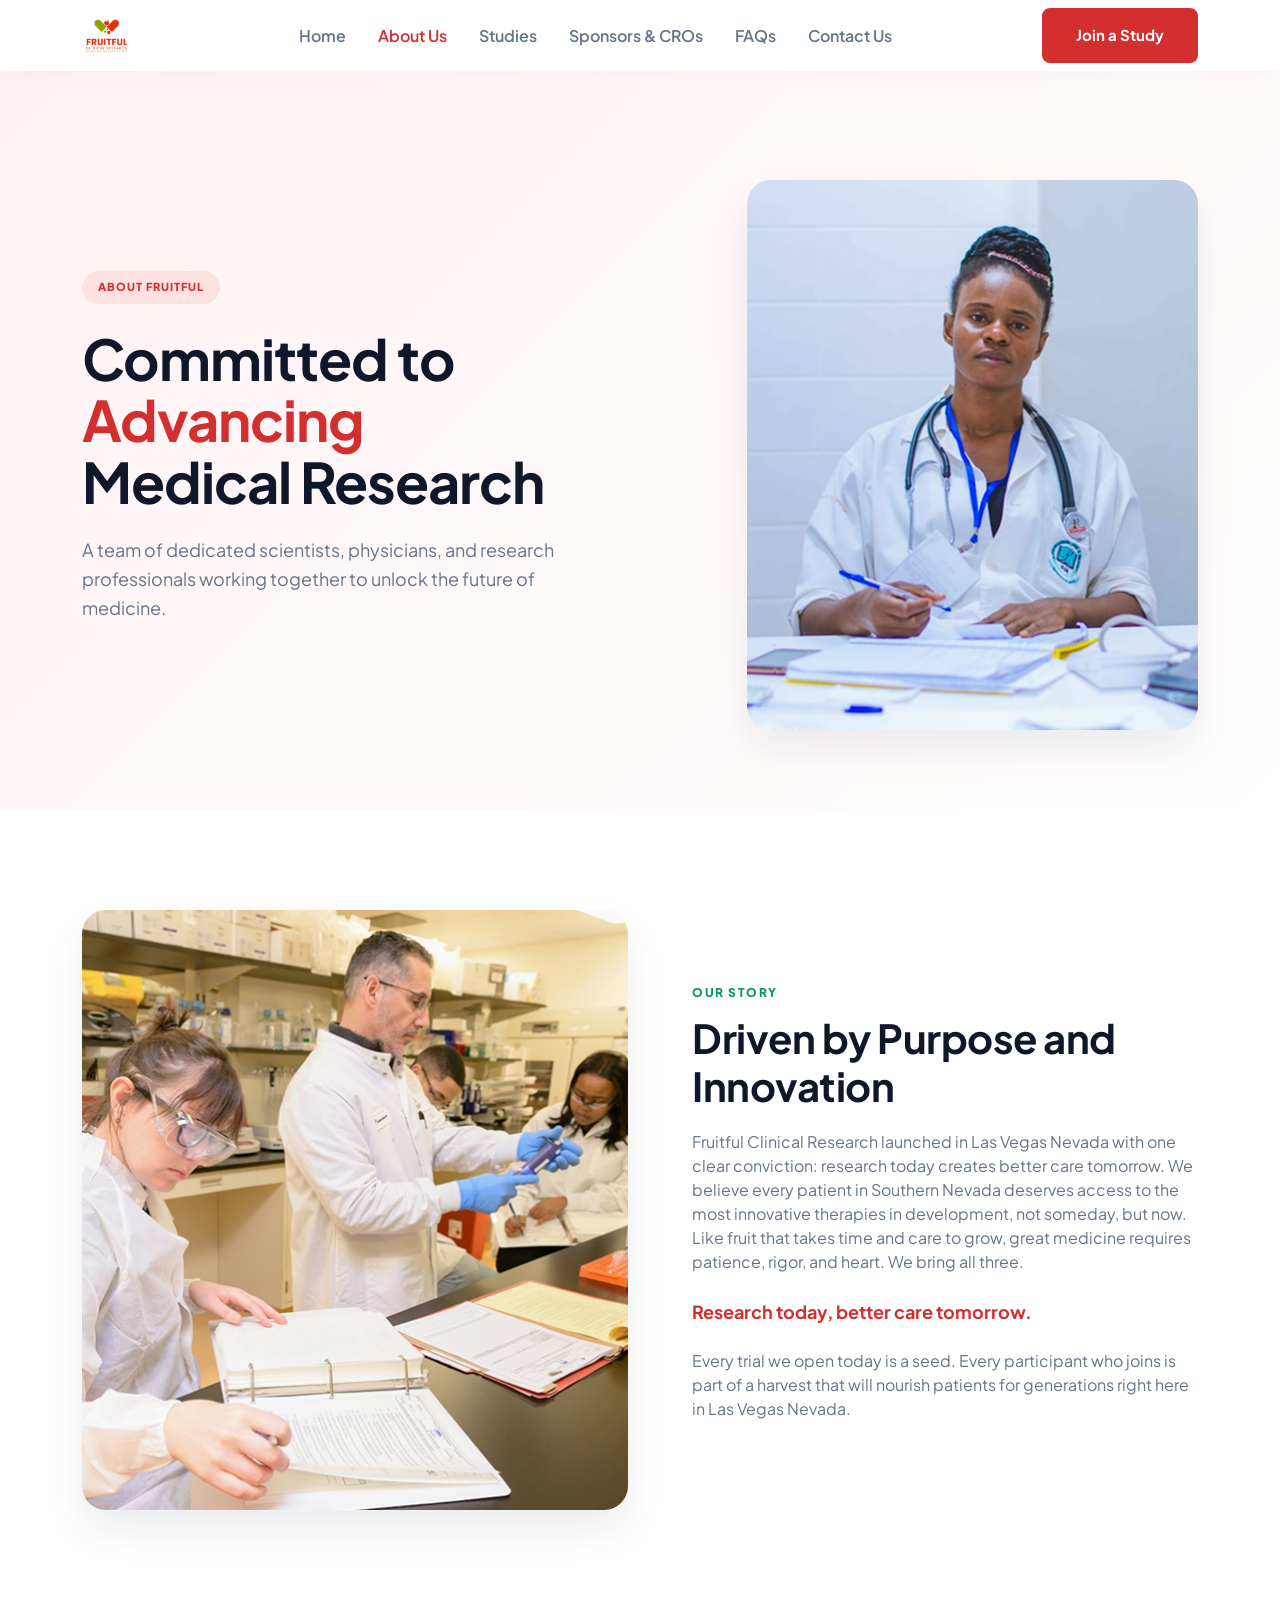
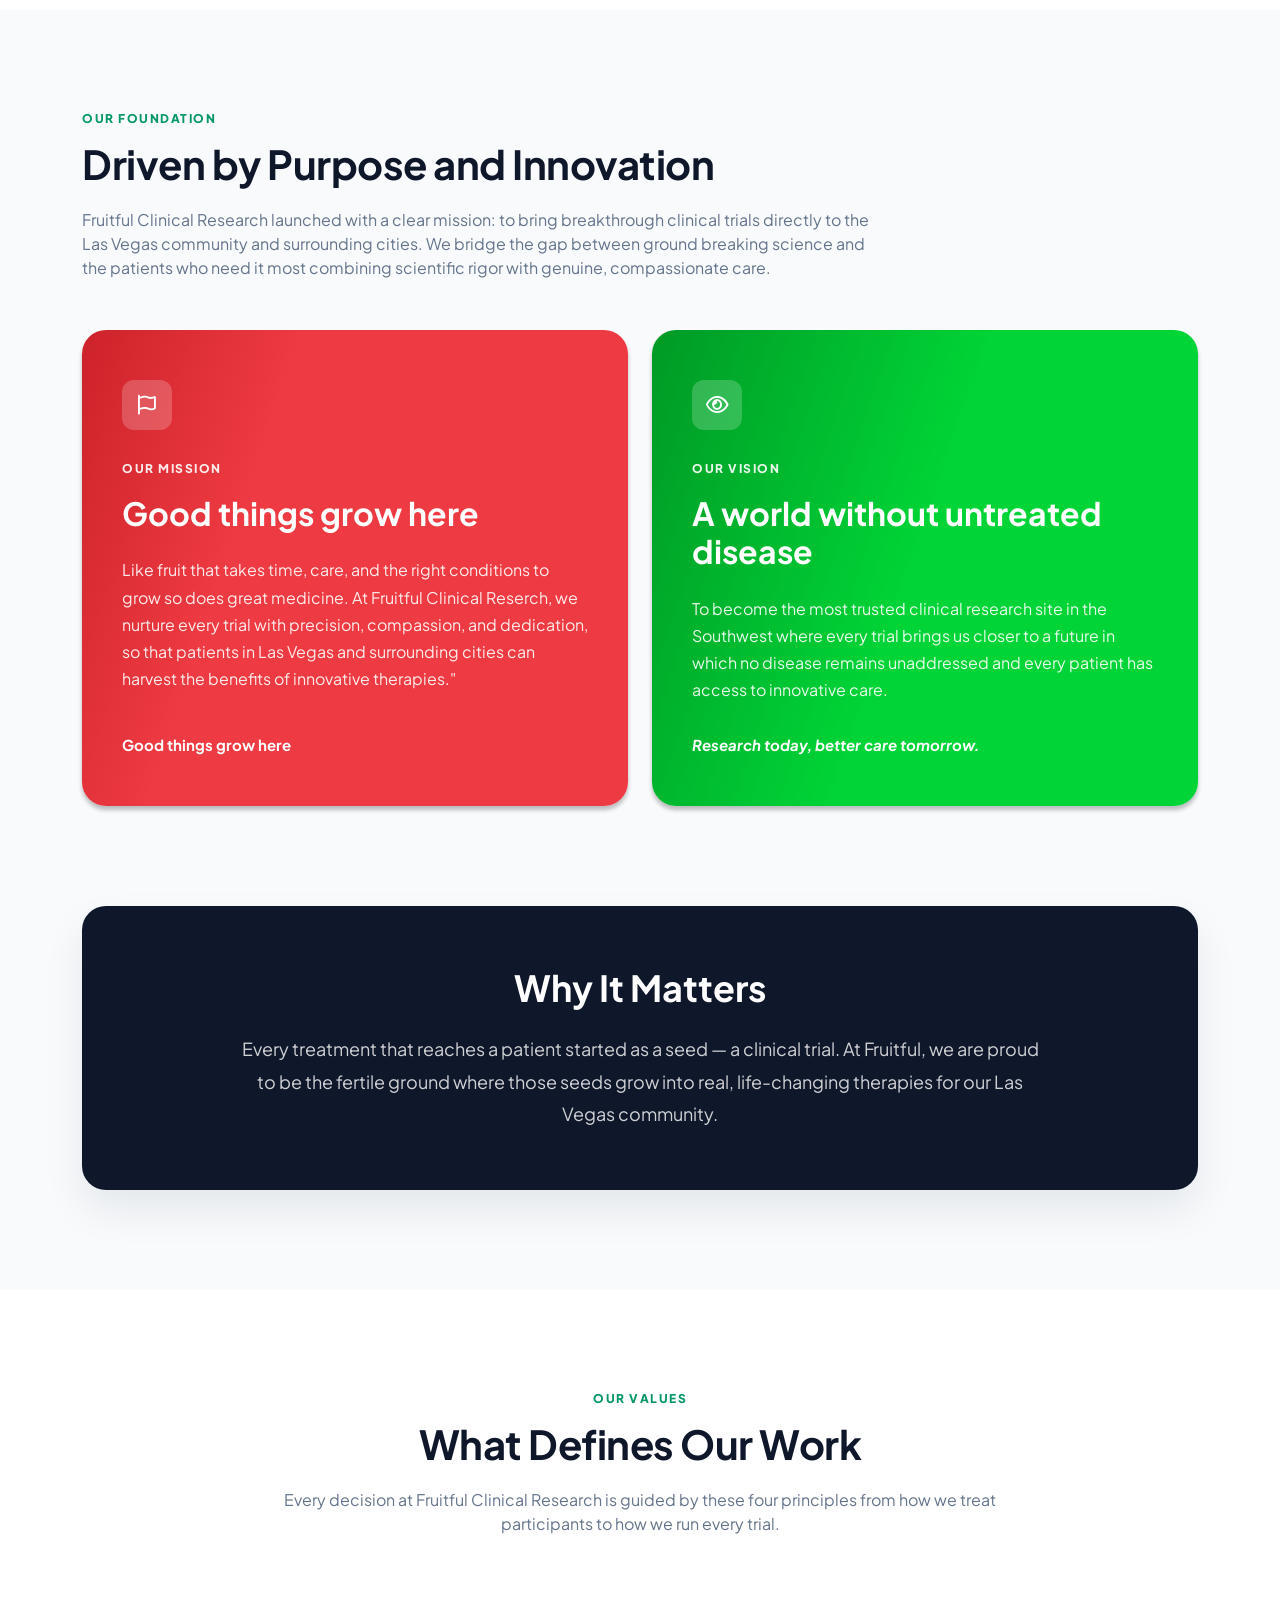
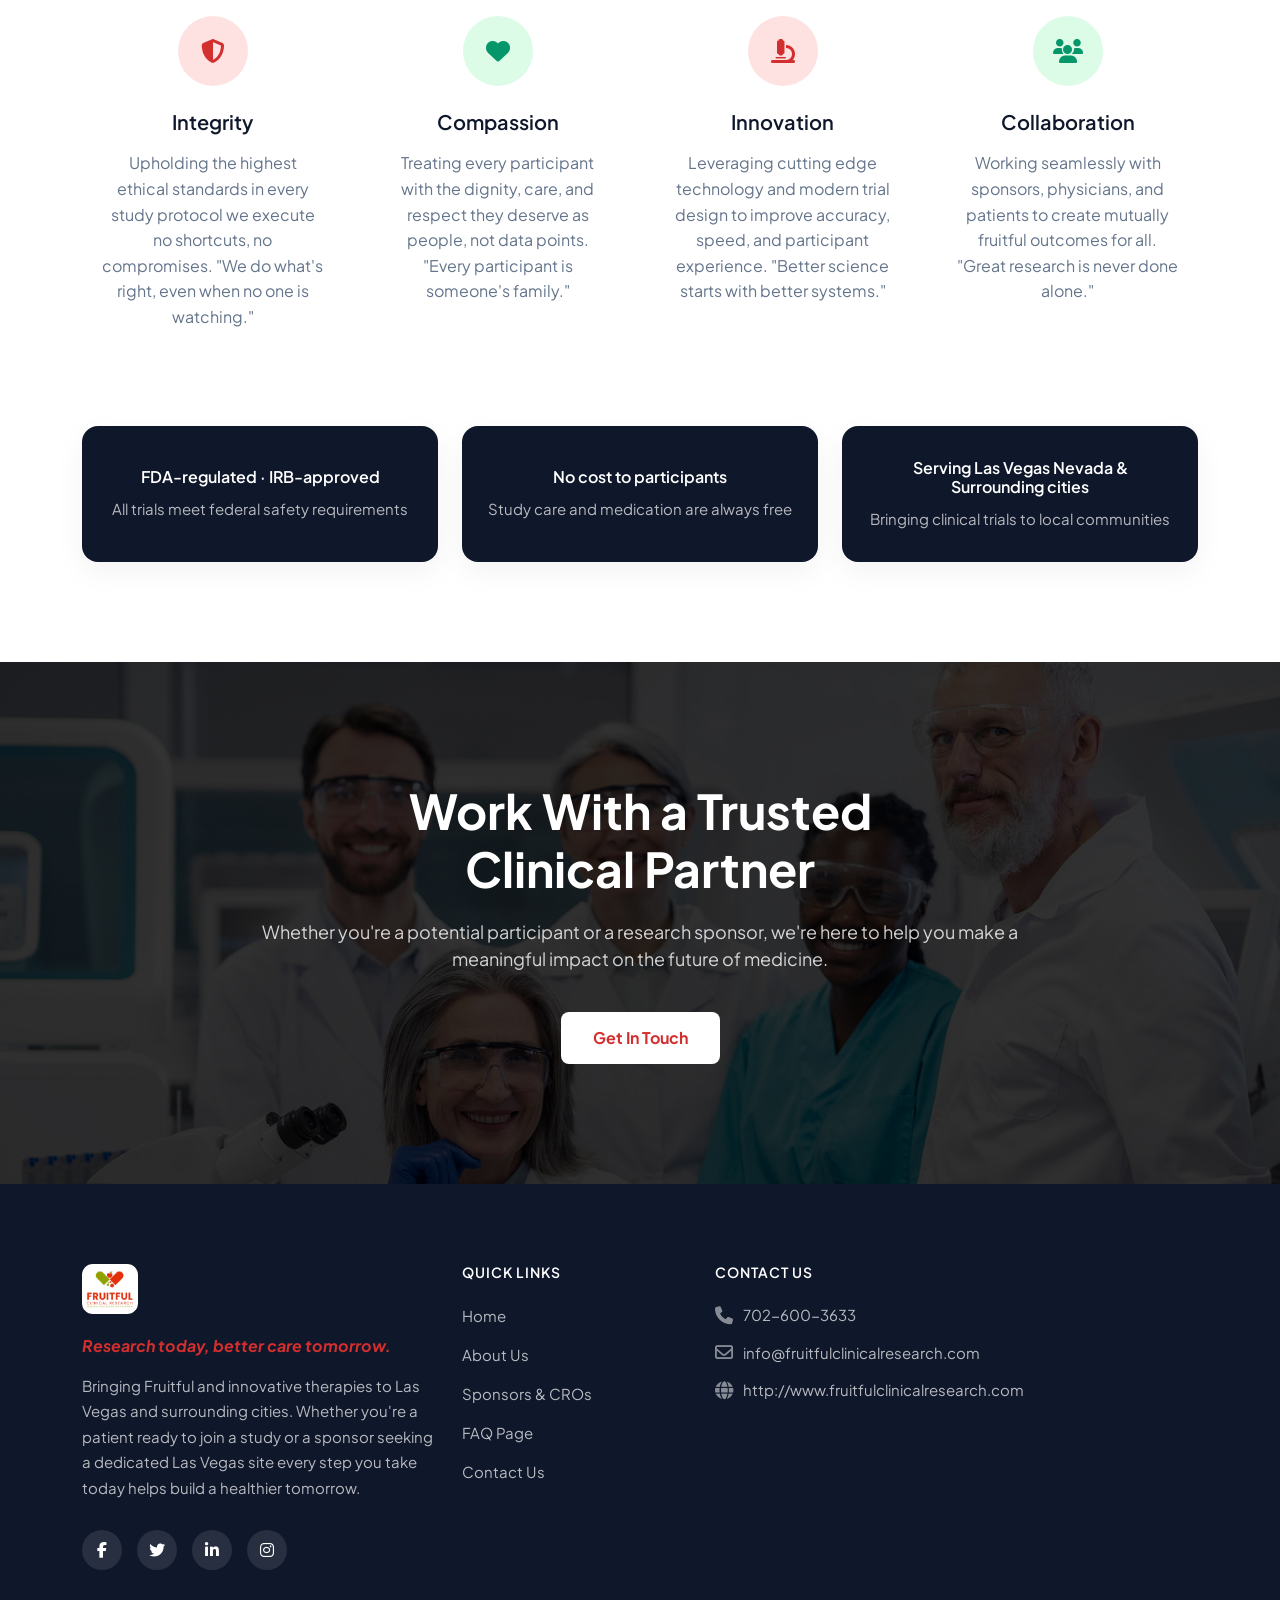
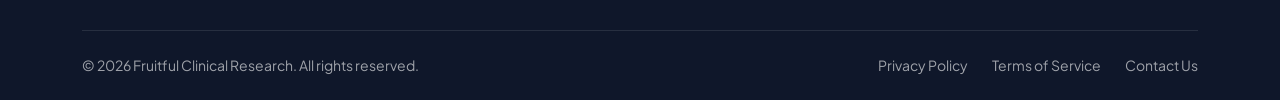
==== commit 1218f712: "Lattest" ====
--- a/about.html
+++ b/about.html
@@ -34,7 +34,7 @@
                         <li class="nav-item"><a class="nav-link" href="contact.html">Contact Us</a></li>
                     </ul>
                     <div class="nav-actions">
-                        <a href="contact.html" class="btn-primary">Join a Study</a>
+                        <a href="studies.html" class="btn-primary">Join a Study</a>
                     </div>
                 </div>
             </nav>
@@ -78,7 +78,7 @@
                             
                             <p class="highlight-text-red">Research today, better care tomorrow.</p>
                             
-                            <p class="section-description">Every trial we open today is a seed. Every participant who joins is part of a harvest that will nourish patients for generations right here in Las Vegas Nevada and surrounding cities.</p>
+                            <p class="section-description">Every trial we open today is a seed. Every participant who joins is part of a harvest that will nourish patients for generations right here in Las Vegas Nevada.</p>
                         </div>
                     </div>
                 </div>
@@ -264,7 +264,19 @@
     <script src="assets/js/script.js"></script>
     
     <script>
-        AOS.init({ duration: 1000, once: true });
+        const isMobile = window.innerWidth < 768;
+
+        AOS.init({
+            duration: 1000,
+            once: true
+        });
+
+        if (isMobile) {
+            document.querySelectorAll('[data-aos="fade-left"], [data-aos="fade-right"]')
+                .forEach(el => {
+                    el.setAttribute('data-aos', 'fade-up');
+                });
+        }
     </script>
 </body>
 </html>
--- a/assets/css/style.css
+++ b/assets/css/style.css
@@ -26,14 +26,17 @@
     padding: 0;
     overflow-x: hidden;
 }
+
 h1, h2, h3 {
     color: var(--c-dark-blue);
     font-weight: 700;
 }
+
 h4, h5, h6 {
     color: var(--c-dark-blue);
     font-weight: 600;
 }
+
 /* ==========================================
    FLOATING BACK TO TOP BUTTON
    ========================================== */
@@ -70,10 +73,12 @@
     background-color: #A01818;
     box-shadow: 0 8px 20px rgba(200, 30, 30, 0.6);
 }
-.navbar-toggler{
+
+.navbar-toggler {
     border: none !important;
     box-shadow: none !important;
 }
+
 /* =========   2. REUSABLE COMPONENTS    ========= */
 
 .btn-primary {
@@ -90,12 +95,14 @@
     align-items: center;
     justify-content: center;
 }
+
 .btn-primary:hover {
     background-color: #B91C1C;
     border-color: #B91C1C;
     color: #fff;
     transform: translateY(-2px);
 }
+
 .btn-white {
     background-color: #fff;
     color: var(--c-primary-red);
@@ -106,11 +113,13 @@
     display: inline-block;
     transition: 0.3s;
 }
+
 .btn-white:hover {
     background-color: var(--c-bg-light);
     color: #B91C1C;
     transform: translateY(-2px);
 }
+
 .btn-outline-white {
     background-color: transparent;
     color: #fff;
@@ -122,10 +131,12 @@
     display: inline-block;
     transition: 0.3s;
 }
+
 .btn-outline-white:hover {
     background-color: #fff;
     color: var(--c-dark-blue);
 }
+
 .section-kicker {
     font-size: 12px;
     font-weight: 800;
@@ -135,6 +146,7 @@
     display: block;
     margin-bottom: 12px;
 }
+
 .section-title {
     font-size: 40px;
     line-height: 1.2;
@@ -155,19 +167,23 @@
     padding: 0;
     transition: 0.3s;
 }
+
 .site-header.scrolled {
     padding: 8px 0;
     box-shadow: 0 10px 30px rgba(0, 0, 0, 0.08);
 }
+
 .site-header .navbar-brand img {
     height: 45px;
 }
+
 .site-header .nav-links .nav-link {
     font-weight: 600;
     color: var(--c-text-muted) !important;
     padding: 8px 16px;
     transition: 0.3s;
 }
+
 .site-header .nav-links .nav-link.active,
 .site-header .nav-links .nav-link:hover {
     color: var(--c-primary-red) !important;
@@ -181,6 +197,7 @@
     height: auto;
     min-height: 100vh;
 }
+
 .home-hero .badge-pill {
     background-color: #FEE2E2;
     color: var(--c-primary-red);
@@ -192,27 +209,32 @@
     display: inline-block;
     margin-bottom: 24px;
 }
+
 .home-hero .hero-title {
     font-size: 56px;
     line-height: 1.1;
     letter-spacing: -1px;
     margin-bottom: 16px;
 }
+
 .home-hero .highlight-red {
     color: var(--c-primary-red);
 }
+
 .home-hero .hero-subtitle {
     color: var(--c-primary-red);
     font-weight: 700;
     font-size: 18px;
     margin-bottom: 20px;
 }
+
 .home-hero .hero-description {
     font-size: 16px;
     line-height: 1.6;
     margin-bottom: 30px;
     max-width: 90%;
 }
+
 .home-hero .hero-checkmarks {
     list-style: none;
     padding: 0;
@@ -221,6 +243,7 @@
     gap: 24px;
     flex-wrap: wrap;
 }
+
 .home-hero .hero-checkmarks li {
     font-size: 14px;
     font-weight: 600;
@@ -229,10 +252,12 @@
     align-items: center;
     gap: 8px;
 }
+
 .home-hero .check-icon {
     color: var(--c-primary-green);
     font-size: 18px;
 }
+
 .home-hero .hero-image-wrapper img {
     width: 100%;
     max-height: 620px;
@@ -240,23 +265,28 @@
     border-radius: 24px;
     box-shadow: 0 20px 40px rgba(15, 23, 42, 0.08);
 }
-.home-hero .row{
+
+.home-hero .row {
     justify-content: space-between;
 }
+
 /* ============   5. HOME: FEATURES   ============ */
 .home-features {
     padding: 100px 0;
     background-color: var(--c-bg-light);
 }
+
 .home-features .features-header {
     margin-bottom: 60px;
     align-items: flex-end;
 }
+
 .home-features .section-description {
     font-size: 18px;
     text-align: right;
     margin: 0;
 }
+
 .feature-card {
     background: #fff;
     padding: 32px 24px;
@@ -265,10 +295,12 @@
     height: 100%;
     transition: transform 0.3s;
 }
+
 .feature-card:hover {
     transform: translateY(-8px);
     box-shadow: 0 15px 35px rgba(0, 0, 0, 0.08);
 }
+
 .feature-icon {
     width: 48px;
     height: 48px;
@@ -279,26 +311,32 @@
     font-size: 20px;
     margin-bottom: 20px;
 }
+
 .feature-icon.icon-red {
     background-color: #FEE2E2;
     color: var(--c-primary-red);
 }
+
 .feature-icon.icon-green {
     background-color: #DCFCE7;
     color: var(--c-primary-green);
 }
+
 .feature-title {
     font-size: 14px;
     font-weight: 800;
     margin-bottom: 12px;
     letter-spacing: 0.5px;
 }
+
 .feature-title.color-red {
     color: var(--c-primary-red);
 }
+
 .feature-title.color-green {
     color: var(--c-primary-green);
 }
+
 .feature-text {
     font-size: 13px;
     line-height: 1.6;
@@ -311,11 +349,13 @@
     padding: 100px 0;
     background-color: #fff;
 }
+
 .home-why-choose .why-description {
     font-size: 18px;
     line-height: 1.6;
     margin-bottom: 40px;
 }
+
 .home-why-choose .why-list {
     list-style: none;
     padding: 0;
@@ -324,38 +364,46 @@
     flex-direction: column;
     gap: 30px;
 }
+
 .home-why-choose .why-list li {
     display: flex;
     gap: 16px;
     align-items: flex-start;
 }
+
 .home-why-choose .check-icon-green {
     color: var(--c-primary-green);
     font-size: 24px;
     margin-top: 2px;
 }
+
 .home-why-choose .list-text h5 {
     font-size: 18px;
     margin-bottom: 6px;
 }
+
 .home-why-choose .list-text p {
     font-size: 15px;
     margin: 0;
 }
+
 .why-grid-wrapper {
     display: grid;
     grid-template-columns: 1fr 1fr;
     gap: 20px;
 }
+
 .why-grid-wrapper .grid-img, .why-grid-wrapper .grid-card {
     width: 100%;
     height: auto;
     border-radius: 20px;
 }
+
 .why-grid-wrapper .grid-img {
     object-fit: cover;
     box-shadow: 0 10px 30px rgba(0, 0, 0, 0.05);
 }
+
 .why-grid-wrapper .grid-card {
     padding: 30px;
     display: flex;
@@ -364,18 +412,22 @@
     color: #fff;
     box-shadow: 0 10px 30px rgba(0, 0, 0, 0.08);
 }
+
 .why-grid-wrapper #why-grid1 {
     background: linear-gradient(100.71deg, #006E1C 3.87%, #00D436 99.92%);
 }
+
 .why-grid-wrapper #why-grid2 {
     background: linear-gradient(100.42deg, #B7131A 1.23%, #EE3A42 96.64%);
 
 }
+
 .why-grid-wrapper .grid-card h4 {
     color: #fff;
     font-size: 22px;
     margin-bottom: 12px;
 }
+
 .why-grid-wrapper .grid-card p {
     font-size: 14px;
     opacity: 0.9;
@@ -390,13 +442,16 @@
     background-color: var(--c-bg-light);
     text-align: center;
 }
+
 .home-process .process-header {
     margin-bottom: 60px;
 }
+
 .process-timeline {
     position: relative;
     padding-top: 40px;
 }
+
 .process-timeline .timeline-line {
     position: absolute;
     top: 65px;
@@ -406,6 +461,7 @@
     background-color: var(--border-color);
     z-index: 1;
 }
+
 .process-step {
     background: #fff;
     padding: 50px 24px 30px;
@@ -418,6 +474,7 @@
     flex-direction: column;
     align-items: center;
 }
+
 .process-step .step-badge {
     width: 50px;
     height: 50px;
@@ -435,23 +492,27 @@
     transform: translateX(-50%); */
     box-shadow: 0 0 0 8px var(--c-bg-light);
 }
+
 .process-step h4 {
     font-size: 20px;
     margin-bottom: 10px;
     font-weight: 700;
     margin-top: 20px;
 }
+
 .process-step p {
     font-size: 14px;
     margin: 0;
     line-height: 1.6;
 }
+
 /* ============   8. HOME: GET INVOLVED   ============ */
 
-   .home-involved {
+.home-involved {
     padding: 100px 0;
     background-color: #fff;
 }
+
 .involved-card {
     background: #fff;
     border-radius: 30px;
@@ -459,19 +520,23 @@
     box-shadow: 0 20px 50px rgba(0, 0, 0, 0.05);
     border: 1px solid var(--border-color);
 }
+
 .involved-header {
     text-align: center;
     margin-bottom: 50px;
 }
+
 .involved-header .color-red {
     color: var(--c-primary-red);
 }
+
 .involved-description {
     max-width: 600px;
     margin: 0 auto;
     font-size: 16px;
     line-height: 1.6;
 }
+
 .contact-options .contact-box {
     background-color: var(--c-bg-card);
     padding: 30px 20px;
@@ -483,11 +548,13 @@
     align-items: center;
     justify-content: center;
 }
+
 .contact-options .icon {
     font-size: 24px;
     color: var(--c-primary-red);
     margin-bottom: 16px;
 }
+
 .contact-options .label {
     font-size: 11px;
     font-weight: 800;
@@ -495,6 +562,7 @@
     color: var(--c-text-muted);
     margin-bottom: 8px;
 }
+
 .contact-options .value {
     font-size: 15px;
     font-weight: 800;
@@ -502,10 +570,12 @@
     text-decoration: none;
     word-break: break-all;
 }
+
 .involved-footer {
     text-align: center;
     margin-top: 40px;
 }
+
 /* ============   9. HOME: CTA FINAL   ============ */
 
 .home-cta {
@@ -516,6 +586,7 @@
     background-repeat: no-repeat;
     background-size: cover;
 }
+
 /* .cta-overlay {
     position: absolute;
     inset: 0;
@@ -529,16 +600,19 @@
     max-width: 800px;
     margin: 0 auto;
 }
+
 .cta-title {
     color: #fff;
     font-size: 48px;
     margin-bottom: 20px;
 }
+
 .cta-description {
     color: rgba(255, 255, 255, 0.8);
     font-size: 18px;
     margin-bottom: 40px;
 }
+
 .cta-buttons {
     display: flex;
     justify-content: center;
@@ -553,10 +627,12 @@
     padding: 80px 0 0 0;
     color: #fff;
 }
+
 .footer-brand img {
     height: 50px;
     margin-bottom: 20px;
 }
+
 .brand-kicker {
     color: var(--c-primary-red);
     font-style: italic;
@@ -564,16 +640,19 @@
     font-size: 16px;
     margin-bottom: 15px;
 }
+
 .brand-description {
     color: rgba(255, 255, 255, 0.7);
     font-size: 15px;
     line-height: 1.7;
     margin-bottom: 30px;
 }
+
 .social-links {
     display: flex;
     gap: 15px;
 }
+
 .social-links a {
     width: 40px;
     height: 40px;
@@ -586,10 +665,12 @@
     text-decoration: none;
     transition: 0.3s;
 }
+
 .social-links a:hover {
     background: var(--c-primary-red);
     transform: translateY(-3px);
 }
+
 .footer-widget h5 {
     color: #fff;
     font-size: 14px;
@@ -597,33 +678,40 @@
     text-transform: uppercase;
     margin-bottom: 24px;
 }
+
 .footer-widget ul {
     list-style: none;
     padding: 0;
     margin: 0;
 }
+
 .footer-widget ul li {
     margin-bottom: 15px;
 }
+
 .footer-widget ul a {
     color: rgba(255, 255, 255, 0.7);
     text-decoration: none;
     font-size: 15px;
     transition: 0.3s;
 }
+
 .footer-widget ul a:hover {
     color: #fff;
     padding-left: 5px;
 }
+
 .contact-list a {
     display: flex;
     align-items: center;
     gap: 10px;
 }
+
 .contact-list i {
     color: rgba(255, 255, 255, 0.5);
     font-size: 18px;
 }
+
 .footer-bottom {
     margin-top: 60px;
     padding: 24px 0;
@@ -633,6 +721,7 @@
     align-items: center;
     flex-wrap: wrap;
 }
+
 .footer-bottom p {
     margin: 0;
     font-size: 14px;
@@ -683,9 +772,11 @@
     background: linear-gradient(135deg, #FFF1F2 0%, #FFFFFF 100%);
     padding: 180px 0 80px;
 }
-.about-hero .row{
+
+.about-hero .row {
     justify-content: space-between;
 }
+
 .about-hero .hero-title {
     font-size: 56px;
     line-height: 1.1;
@@ -758,7 +849,7 @@
     display: flex;
     flex-direction: column;
     transition: transform 0.3s ease;
-    box-shadow: 0 10px 30px rgba(15, 23, 42, 0.05);
+    box-shadow: 0px 4px 4px 0px #00000040;
 }
 
 .foundation-card:hover {
@@ -766,11 +857,11 @@
 }
 
 .foundation-card.card-red {
-    background-color: var(--c-primary-red);
+    background: linear-gradient(108.17deg, #B7131A -20.11%, #EE3A42 31.4%);
 }
 
 .foundation-card.card-green {
-    background-color: var(--c-primary-green);
+    background: linear-gradient(108.96deg, #006E19 -35.72%, #00D436 48.2%);
 }
 
 .foundation-card .card-icon-box {
@@ -896,7 +987,7 @@
 }
 
 .value-item p {
-    font-size: 14px;
+    font-size: 16px;
     line-height: 1.6;
     color: var(--c-text-muted);
 }
@@ -922,7 +1013,7 @@
 
 .info-cards-grid .dark-info-card p {
     color: rgba(255, 255, 255, 0.7);
-    font-size: 13px;
+    font-size: 15px;
     margin: 0;
 }
 
@@ -934,221 +1025,304 @@
 }
 
 /* ==========================================
-   13. STUDIES PAGE SPECIFICS
+   17. STUDIES PAGE (REDESIGN) SPECIFICS
    ========================================== */
 
-/* Studies Hero Section */
-.studies-hero {
+/* --- 1. Studies Hero v2 --- */
+.studies-hero-v2 {
     background: linear-gradient(135deg, #FFF1F2 0%, #FFFFFF 100%);
     padding: 180px 0 80px;
 }
-.studies-hero .row{
-    justify-content: space-between;
-}
-.studies-hero .studies-kicker {
+
+.hero-super-kicker {
     display: block;
-    font-size: 13px;
+    font-size: 14px;
     font-weight: 700;
     color: var(--c-text-muted);
-    margin-bottom: 16px;
-    text-transform: uppercase;
-    letter-spacing: 0.5px;
-}
-
-.studies-hero .hero-title {
-    font-size: 52px;
+    margin-bottom: 12px;
+}
+
+.studies-hero-v2 .hero-title {
+    font-size: 56px;
     line-height: 1.1;
     letter-spacing: -1px;
     margin-bottom: 16px;
 }
 
-.studies-hero .highlight-text-red {
+.studies-hero-v2 .hero-subtitle {
+    font-size: 18px;
+    font-weight: 700;
+    margin-bottom: 24px;
+}
+
+.studies-hero-v2 .hero-description {
+    font-size: 17px;
+    line-height: 1.6;
+    color: var(--c-text-muted);
+    margin-bottom: 30px;
+    max-width: 90%;
+}
+
+/* Highlight Box */
+.hero-highlight-box {
+    background-color: #FFF0ED;
+    /* Very light red/orange tint */
+    border-left: 4px solid var(--c-primary-red);
+    padding: 20px 24px;
+    border-radius: 0 12px 12px 0;
+    max-width: 90%;
+}
+
+.highlight-header {
+    display: flex;
+    align-items: center;
+    gap: 8px;
     color: var(--c-primary-red);
     font-weight: 800;
-    font-size: 18px;
-    margin-bottom: 24px;
-}
-
-.studies-hero .studies-hero-desc {
-    font-size: 16px;
-    line-height: 1.6;
-    margin-bottom: 40px;
-    max-width: 95%;
-}
-
-.studies-hero-image img {
+    font-size: 14px;
+    margin-bottom: 8px;
+}
+
+.hero-highlight-box p {
+    color: var(--c-primary-red);
+    font-size: 14px;
+    line-height: 1.5;
+    margin: 0;
+}
+
+.studies-hero-v2 .hero-image-wrapper img {
     width: 100%;
-    height: 600px;
+    height: 650px;
     object-fit: cover;
     border-radius: 24px;
-    background-color: #E2E8F0;
     box-shadow: 0 20px 40px rgba(15, 23, 42, 0.08);
 }
 
-/* Custom Bullet List */
-.custom-list-row .list-item {
-    display: flex;
-    align-items: flex-start;
-    gap: 12px;
-    margin-bottom: 24px;
-}
-
-.custom-list-row .list-dot {
-    color: var(--c-primary-green);
-    font-size: 10px;
-    margin-top: 6px;
-}
-
-.custom-list-row .list-text-content h6 {
-    font-size: 15px;
-    font-weight: 800;
-    margin-bottom: 4px;
-}
-
-.custom-list-row .list-text-content p {
-    font-size: 13px;
-    line-height: 1.5;
-    margin: 0;
-}
-
-/* Facilities Section */
-.studies-facilities {
+/* --- 2. Enrollment Steps (Cascading Layout) --- */
+.studies-enrollment {
     padding: 100px 0;
     background-color: #fff;
-}
-
-.facilities-header {
+    overflow: hidden;
+    /* Prevent horizontal scroll from cascade */
+}
+
+.enrollment-header {
     max-width: 700px;
     margin-bottom: 60px;
 }
 
-.facilities-header .facilities-desc {
+.enrollment-desc {
     font-size: 18px;
     line-height: 1.6;
 }
 
-.facility-block {
-    margin-bottom: 100px;
-}
-
-.facility-block:last-child {
-    margin-bottom: 0;
-}
-
-.facility-img {
-    width: 100%;
-    height: 400px;
-    object-fit: cover;
+.enrollment-steps-container {
+    display: flex;
+    gap: 20px;
+    align-items: flex-start;
+    padding-bottom: 40px;
+    /* Space for cascade shadows */
+}
+
+.step-card {
+    background-color: #fff;
+    border: 1px solid var(--border-color);
     border-radius: 24px;
-    background-color: #E2E8F0;
-    box-shadow: 0 10px 30px rgba(15, 23, 42, 0.05);
-}
-
-.facility-text-right {
-    padding-left: 50px;
-}
-
-.facility-text-left {
-    padding-right: 50px;
-}
-
-.facility-block h3 {
-    font-size: 32px;
-    margin-bottom: 20px;
-}
-
-.facility-block p {
-    font-size: 16px;
-    line-height: 1.7;
+    padding: 30px 24px;
+    flex: 1;
+    min-width: 200px;
+    box-shadow: 0 10px 25px rgba(15, 23, 42, 0.04);
+    transition: transform 0.3s ease;
+}
+
+.step-card:hover {
+    background-color: #FFF5F5;
+    border-color: #FECDD3;
+    transform: translateY(-5px);
+}
+
+.step-number {
+    width: 40px;
+    height: 40px;
+    background-color: #FEE2E2;
+    color: var(--c-primary-red);
+    border-radius: 50%;
+    display: flex;
+    align-items: center;
+    justify-content: center;
+    font-size: 18px;
+    font-weight: 800;
+    margin-bottom: 24px;
+}
+
+.step-card h5 {
+    font-size: 18px;
+    margin-bottom: 12px;
+    line-height: 1.4;
+}
+
+.step-card p {
+    font-size: 14px;
+    line-height: 1.6;
     margin: 0;
-}
-
-.color-teal {
-    color: #0EA5E9 !important;
-}
-
-/* Studies Process Section */
-.studies-process {
+    color: var(--c-text-muted);
+}
+
+/* Staircase Cascade Effect for Desktop */
+@media (min-width: 992px) {
+    .step-cascade-1 {
+        margin-top: 40px;
+    }
+
+    .step-cascade-2 {
+        margin-top: 80px;
+    }
+
+    .step-cascade-3 {
+        margin-top: 120px;
+    }
+
+    .step-cascade-4 {
+        margin-top: 160px;
+    }
+}
+
+/* --- 3. Safety Grid --- */
+.studies-safety {
     padding: 100px 0;
     background-color: var(--c-bg-light);
 }
 
-.process-text-wrapper {
-    padding-right: 30px;
-}
-
-.process-desc {
+.safety-header {
+    max-width: 700px;
+    margin: 0 auto 60px auto;
+}
+
+.safety-desc {
     font-size: 18px;
     line-height: 1.6;
-    margin-bottom: 50px;
-}
-
-.process-image-wrapper img {
+}
+
+.safety-grid {
+    display: grid;
+    grid-template-columns: repeat(3, 1fr);
+    gap: 24px;
+}
+
+.safety-card {
+    background-color: #fff;
+    border-radius: 24px;
+    padding: 40px 30px;
+    box-shadow: 0 10px 30px rgba(15, 23, 42, 0.03);
+    transition: transform 0.3s ease;
+}
+
+.safety-card:hover {
+    transform: translateY(-5px);
+    box-shadow: 0 15px 35px rgba(15, 23, 42, 0.06);
+}
+
+.safety-icon {
+    font-size: 24px;
+    color: var(--c-primary-red);
+    margin-bottom: 16px;
+}
+
+.safety-label {
+    display: block;
+    font-size: 12px;
+    font-weight: 600;
+    color: var(--c-text-muted);
+    margin-bottom: 8px;
+}
+
+.safety-card h4 {
+    font-size: 20px;
+    margin-bottom: 12px;
+}
+
+.safety-card p {
+    font-size: 14px;
+    line-height: 1.6;
+    margin: 0;
+}
+
+/* --- 4. Medical Team Overlay Cards --- */
+.studies-team {
+    padding: 100px 0;
+    background-color: #fff;
+}
+
+.team-header {
+    max-width: 700px;
+    margin-bottom: 60px;
+}
+
+.team-desc {
+    font-size: 18px;
+    line-height: 1.6;
+}
+
+.team-grid {
+    display: grid;
+    grid-template-columns: repeat(3, 1fr);
+    gap: 24px;
+}
+
+.team-card {
+    position: relative;
+    border-radius: 24px;
+    overflow: hidden;
+    height: auto;
+    min-height: 550px;
+    box-shadow: 0 15px 35px rgba(15, 23, 42, 0.06);
+}
+
+.team-card img {
     width: 100%;
-    height: 600px;
+    height: 100%;
     object-fit: cover;
-    border-radius: 24px;
-    background-color: #E2E8F0;
-    box-shadow: 0 20px 40px rgba(15, 23, 42, 0.08);
-}
-
-/* Vertical Timeline Component */
-.vertical-timeline {
-    position: relative;
-    padding-left: 20px;
-    /* Space for the line */
-}
-
-.vertical-timeline::before {
-    content: '';
+    transition: transform 0.5s ease;
+}
+
+.team-card:hover img {
+    transform: scale(1.05);
+}
+
+.team-overlay {
     position: absolute;
-    left: 39px;
-    /* Centers line under the 40px circle */
-    top: 20px;
-    bottom: 20px;
-    width: 2px;
-    background-color: var(--border-color);
-    z-index: 0;
-}
-
-.timeline-item {
-    display: flex;
-    gap: 20px;
-    margin-bottom: 35px;
-    position: relative;
-    z-index: 1;
-}
-
-.timeline-item:last-child {
-    margin-bottom: 0;
-}
-
-.timeline-circle {
-    width: 40px;
-    height: 40px;
-    min-width: 40px;
-    border-radius: 50%;
-    display: flex;
-    align-items: center;
-    justify-content: center;
+    bottom: 0;
+    left: 0;
+    right: 0;
+    padding: 40px 30px 30px 30px;
+    background: linear-gradient(to top, rgba(15, 23, 42, 0.95) 0%, rgba(15, 23, 42, 0.6) 60%, transparent 100%);
     color: #fff;
-    font-weight: 800;
-    font-size: 16px;
-    box-shadow: 0 0 0 8px var(--c-bg-light);
-}
-
-.circle-green {
-    background-color: var(--c-primary-green);
-}
-
-.timeline-content h5 {
-    font-size: 18px;
-    margin-bottom: 6px;
-}
-
-.timeline-content p {
+}
+
+.team-accent-line {
+    width: 30px;
+    height: 3px;
+    background-color: var(--c-primary-red);
+    margin-bottom: 12px;
+}
+
+.team-overlay h5 {
+    color: #fff;
+    font-size: 24px;
+    margin-bottom: 4px;
+}
+
+.team-overlay h6 {
+    color: rgba(255, 255, 255, 0.9);
     font-size: 14px;
-    line-height: 1.5;
+    font-weight: 600;
+    margin-bottom: 12px;
+}
+
+.team-overlay p {
+    color: rgba(255, 255, 255, 0.8);
+    font-size: 15px;
+    line-height: 1.6;
     margin: 0;
 }
 
@@ -1321,13 +1495,13 @@
 .diff-description {
     font-size: 18px;
     line-height: 1.6;
-    margin-bottom: 40px;
+    margin-bottom: 20px;
 }
 
 .diff-list {
     display: flex;
     flex-direction: column;
-    gap: 30px;
+    gap: 20px;
 }
 
 .diff-item {
@@ -1356,7 +1530,7 @@
 }
 
 .diff-text p {
-    font-size: 14px;
+    font-size: 16px;
     line-height: 1.6;
     margin: 0;
 }
@@ -1647,9 +1821,11 @@
     background: linear-gradient(135deg, #FFF1F2 0%, #FFFFFF 100%);
     padding: 180px 0 80px;
 }
-.contact-hero .row{
+
+.contact-hero .row {
     justify-content: space-between;
 }
+
 .contact-hero .hero-title {
     font-size: 56px;
     line-height: 1.1;
@@ -1992,13 +2168,25 @@
 /* ============== 11. RESPONSIVE QUERIES ================== */
 
 @media (max-width: 992px) {
-    .hero-image-wrapper{
+    .enrollment-steps-container {
+        flex-direction: column;
+        /* Stack steps on tablet/mobile */
+        gap: 20px;
+    }
+
+    .safety-grid, .team-grid {
+        grid-template-columns: repeat(2, 1fr);
+    }
+
+    .hero-image-wrapper {
         margin-top: 30px;
     }
+
     .contact-form {
         padding-right: 0;
         margin-bottom: 50px;
     }
+
     .site-header .navbar-collapse {
         background: #fff;
         padding: 20px;
@@ -2089,6 +2277,7 @@
         white-space: nowrap;
     }
 }
+
 @media (max-width: 768px) {
     .studies-hero {
         padding-top: 120px;
@@ -2271,9 +2460,11 @@
     .strip-item:last-child {
         margin-bottom: 0;
     }
-    .why-grid-wrapper{
+
+    .why-grid-wrapper {
         margin-top: 30px;
     }
+
     #backToTop {
         right: 20px;
         bottom: 20px;
@@ -2281,65 +2472,106 @@
         height: 45px;
         font-size: 20px;
     }
-}
-@media (max-width: 576px){
-    .contact-main-section{
+
+    .studies-hero-v2 {
+        padding-top: 120px;
+        text-align: center;
+    }
+
+    .studies-hero-v2 .hero-title {
+        font-size: 40px;
+    }
+
+    .hero-highlight-box {
+        max-width: 100%;
+        text-align: left;
+    }
+
+    .studies-hero-v2 .hero-image-wrapper img {
+        height: 350px;
+    }
+
+    .safety-grid, .team-grid {
+        grid-template-columns: 1fr;
+    }
+}
+
+@media (max-width: 576px) {
+    .studies-hero-v2 .hero-title {
+        font-size: 32px;
+    }
+    .contact-main-section {
         padding: 50px 0px 50px 0px;
     }
+
     .action-card h3 {
         font-size: 22px;
     }
-    .footer-widget{
+
+    .footer-widget {
         margin-top: 30px;
     }
-    .home-hero .badge-pill{
+
+    .home-hero .badge-pill {
         font-size: 8px;
     }
+
     .home-hero .hero-title {
         font-size: 28px;
     }
+
     .section-title {
         font-size: 26px;
     }
-    .home-why-choose .why-description{
+
+    .home-why-choose .why-description {
         font-size: 16px;
     }
+
     .home-why-choose .check-icon-green {
         font-size: 18px;
         margin-top: 2px;
     }
+
     /* .section-title br{
         display: none;
     } */
-    .facility-block h3{
+    .facility-block h3 {
         font-size: 24px;
     }
-    .process-step{
+
+    .process-step {
         margin-top: 60px;
         height: auto;
     }
-    .contact-options{
+
+    .contact-options {
         flex-direction: column;
         gap: 30px;
     }
-    .feature-card{
+
+    .feature-card {
         height: auto;
         margin-top: 30px;
     }
+
     .about-hero .hero-title {
         font-size: 32px;
     }
-    .info-cards-grid .dark-info-card{
+
+    .info-cards-grid .dark-info-card {
         height: auto;
         margin-top: 30px;
     }
-    .foundation-card{
+
+    .foundation-card {
         height: auto;
         margin-top: 30px;
     }
+
     .cta-title {
         color: #fff;
         font-size: 28px;
-}
+    }
 
 }
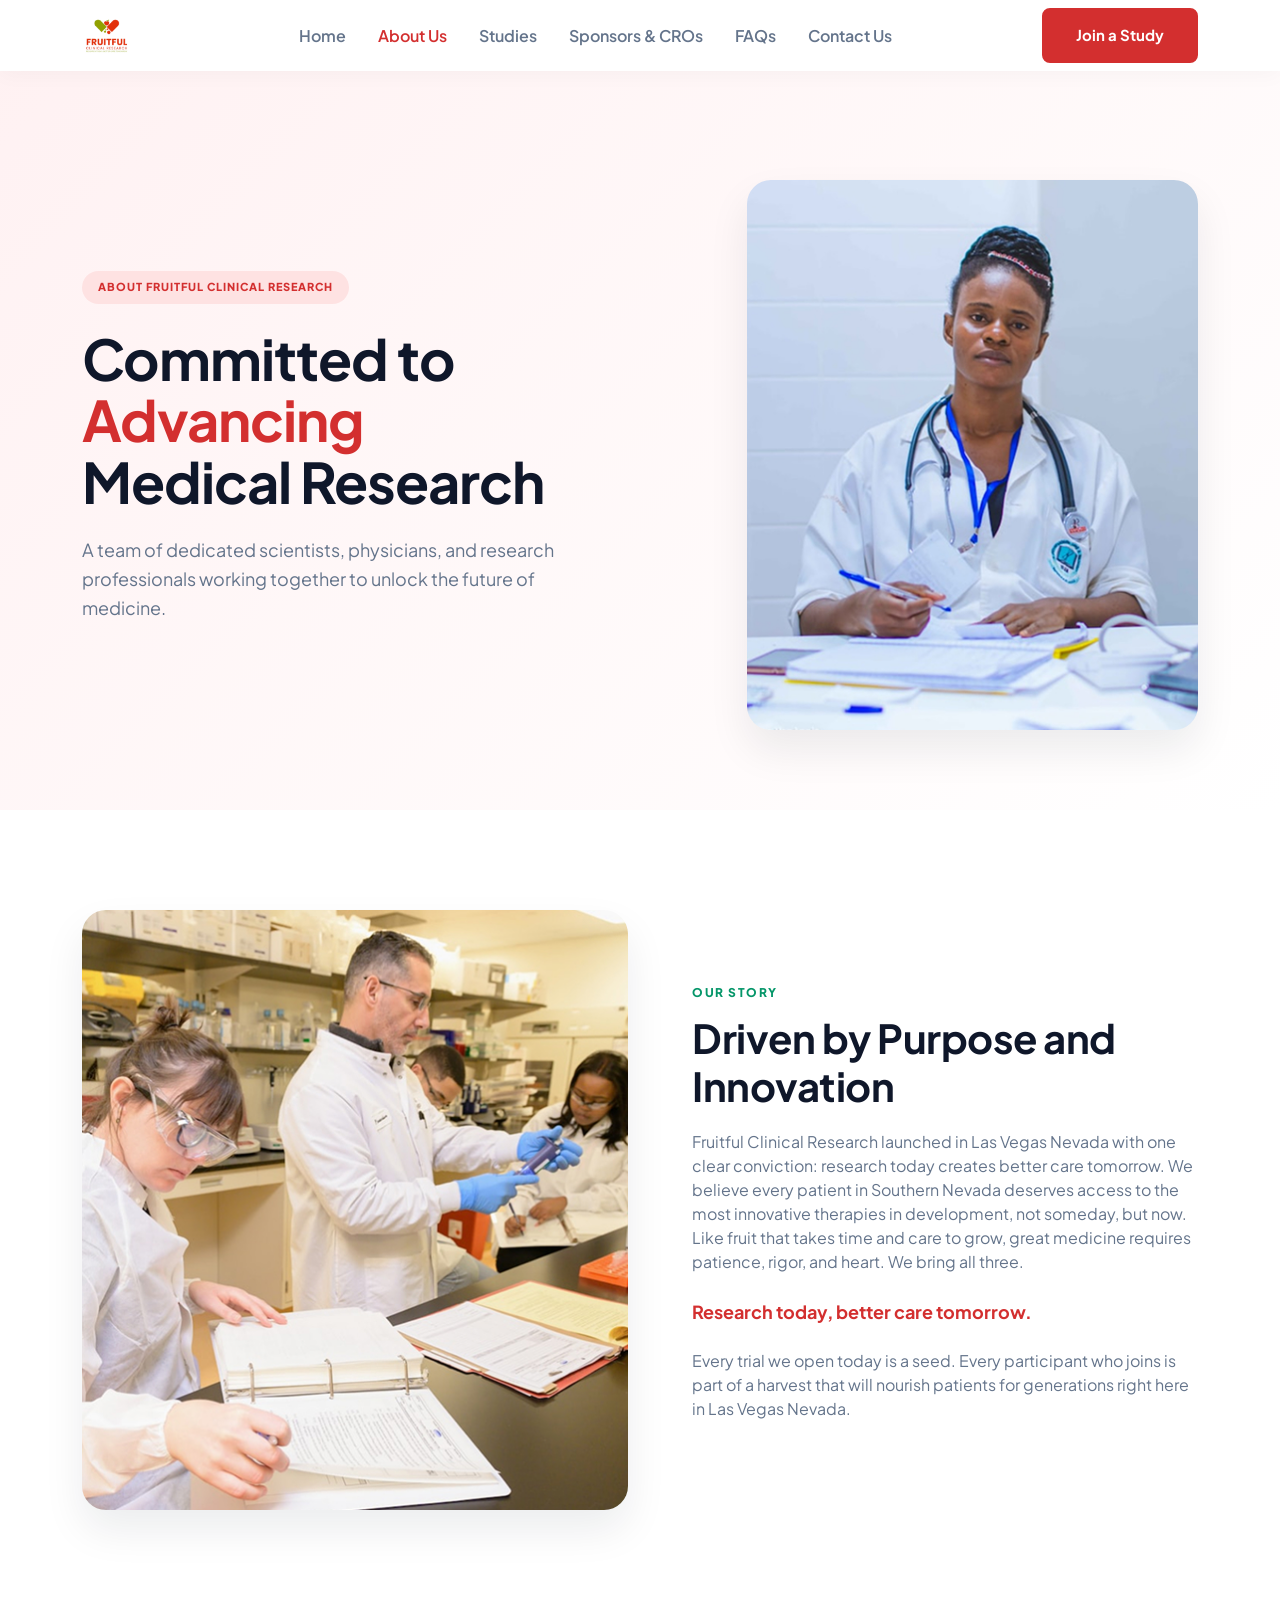
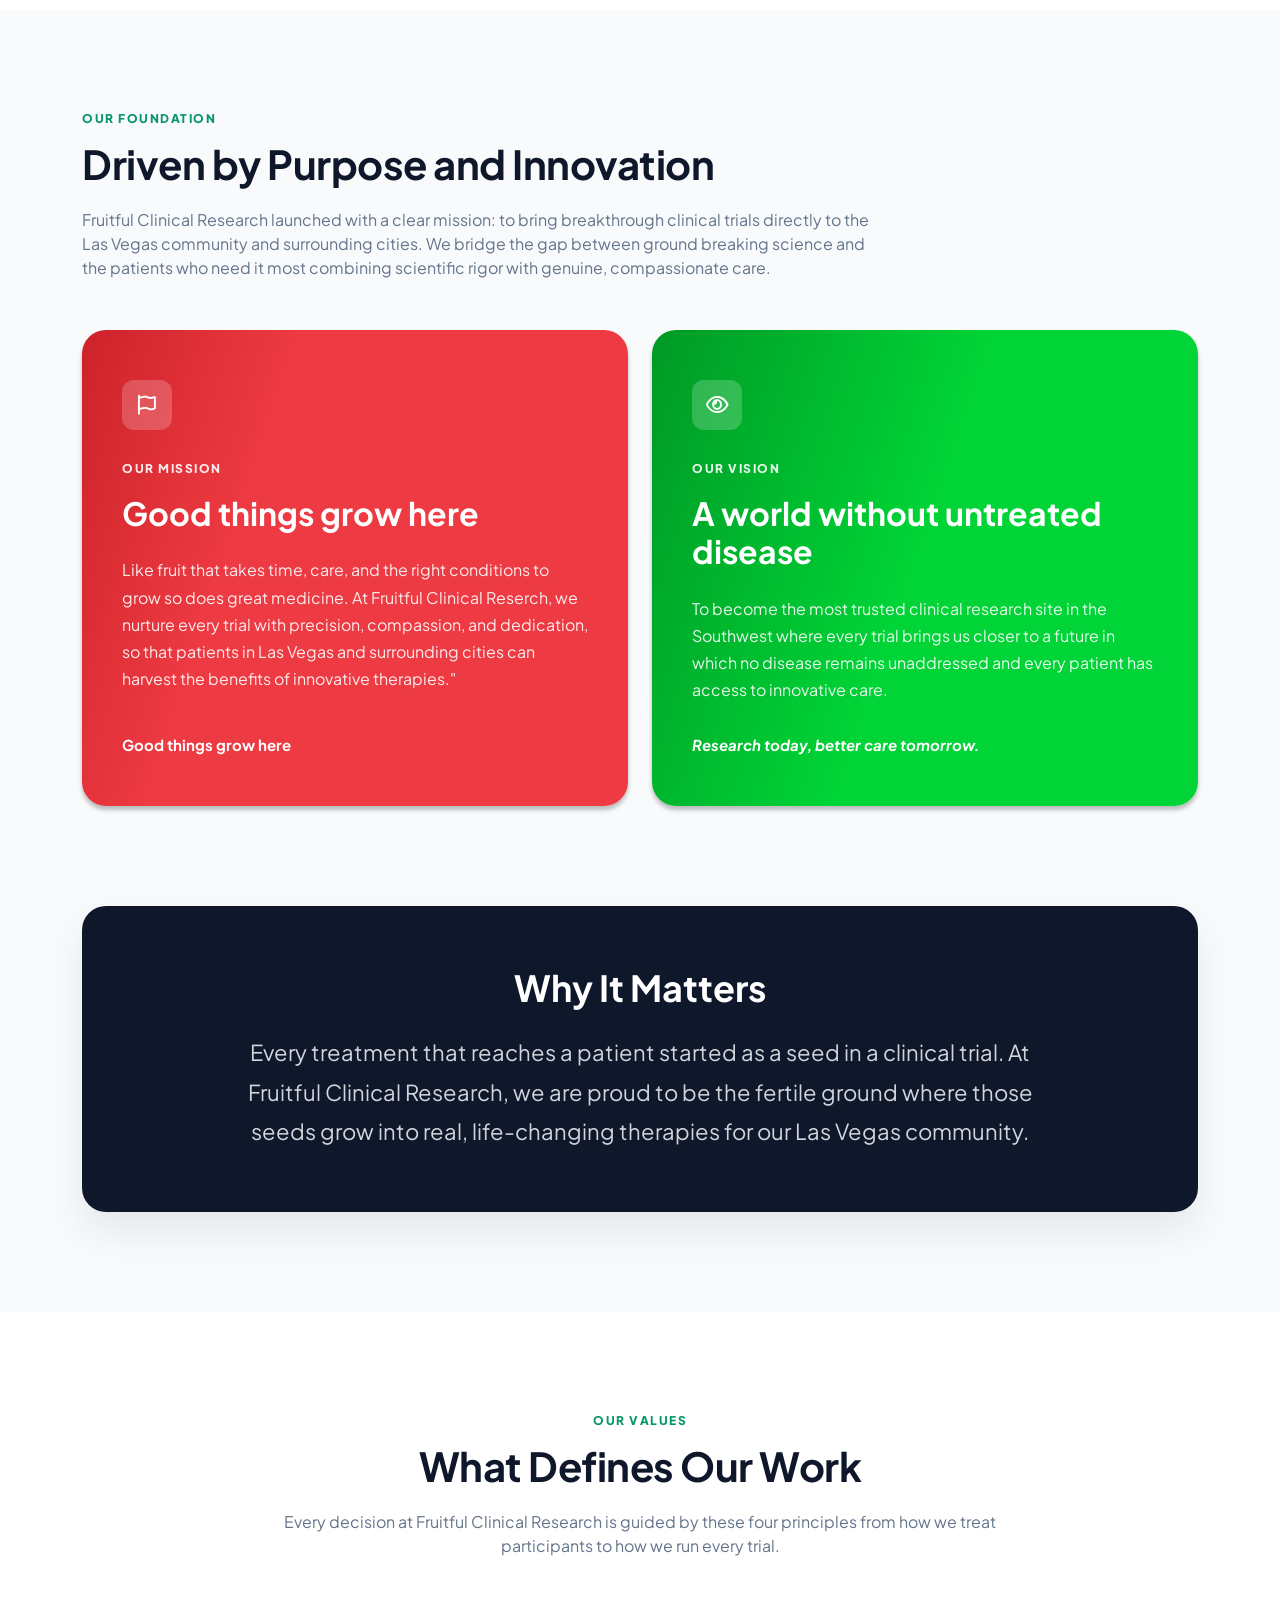
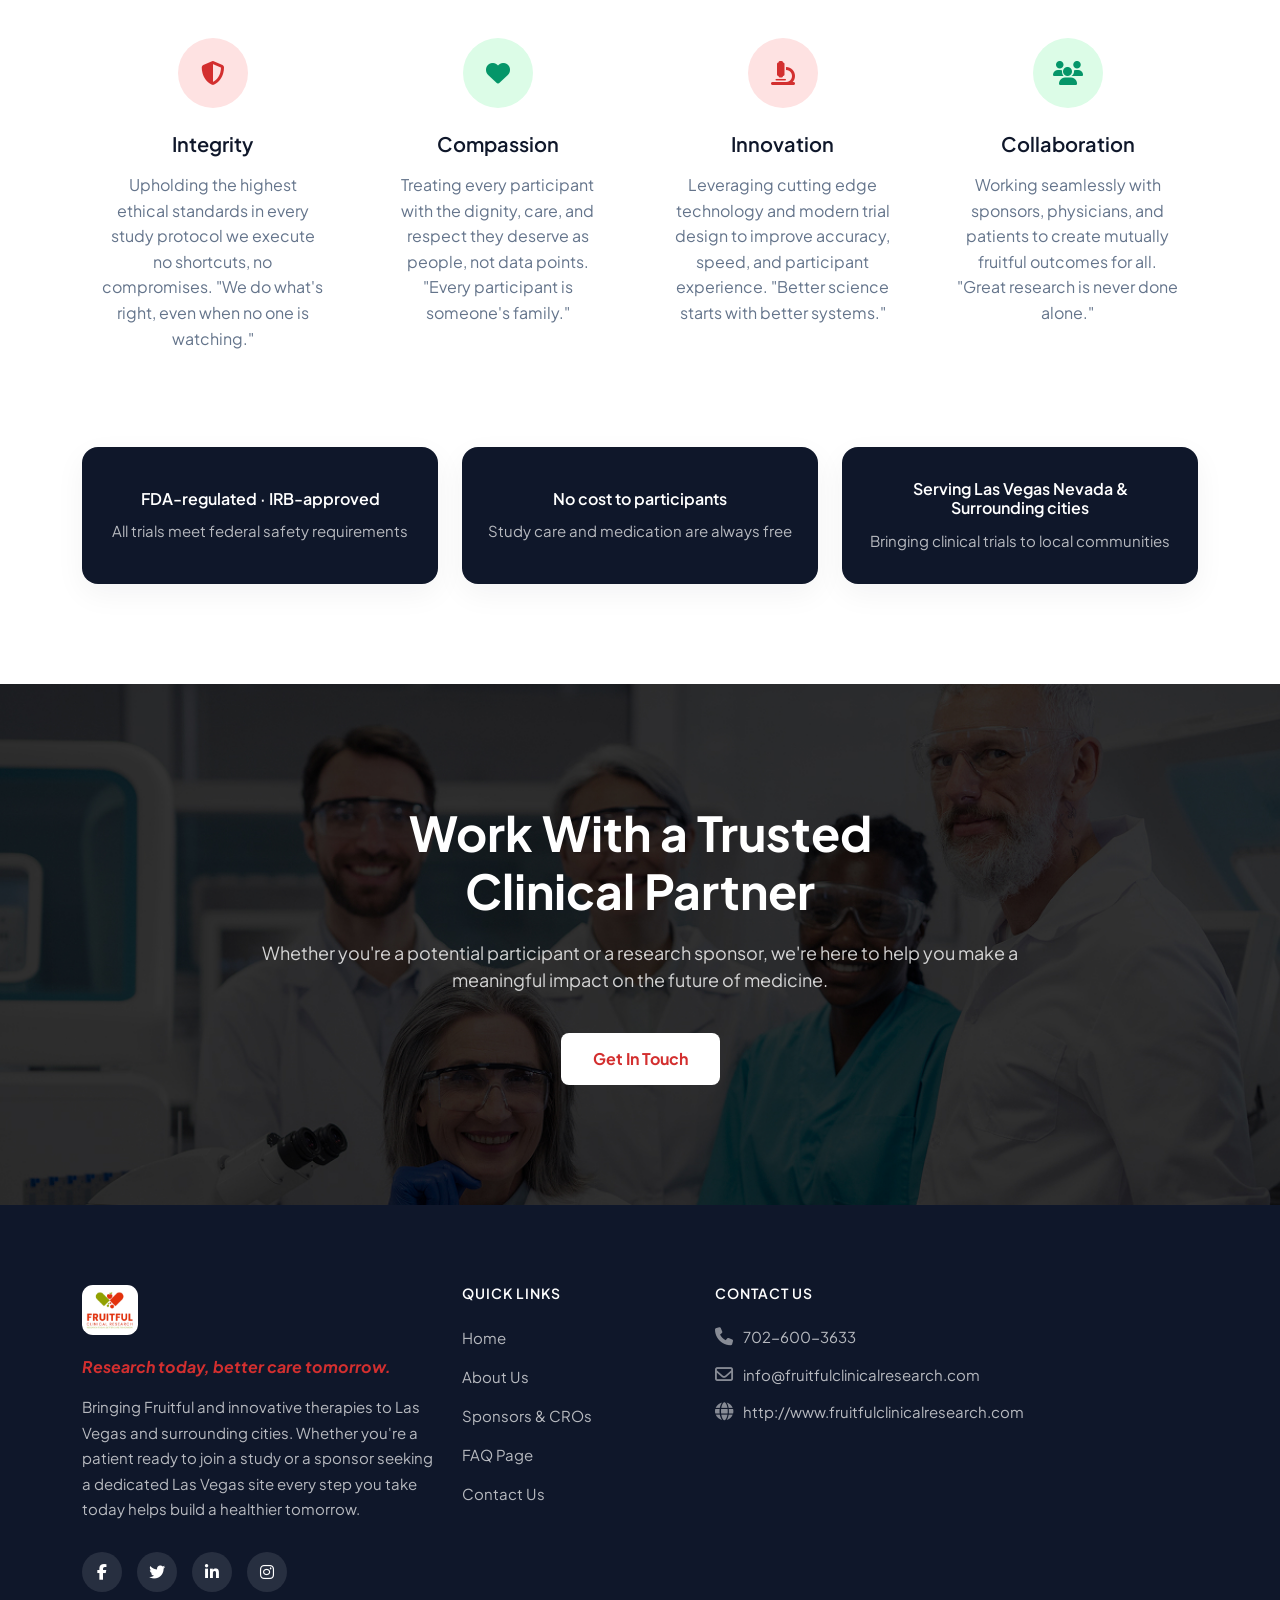
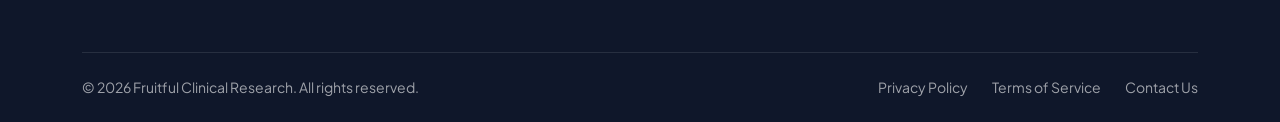
==== commit ea95f352: "Lattest" ====
--- a/about.html
+++ b/about.html
@@ -47,7 +47,7 @@
                 <div class="row align-items-center">
                     <div class="col-lg-6 col-md-7 col-sm-12" data-aos="fade-right">
                         <div class="hero-content">
-                            <span class="badge-pill">ABOUT FRUITFUL</span>
+                            <span class="badge-pill">About Fruitful Clinical Research </span>
                             <h1 class="hero-title">Committed to<br><span class="highlight-red">Advancing</span><br>Medical Research</h1>
                             <p class="hero-description">A team of dedicated scientists, physicians, and research professionals working together to unlock the future of medicine.</p>
                         </div>
@@ -121,7 +121,7 @@
             <div class="container">
                 <div class="matters-banner" data-aos="fade-up">
                     <h2>Why It Matters</h2>
-                    <p>Every treatment that reaches a patient started as a seed — a clinical trial. At Fruitful, we are proud to be the fertile ground where those seeds grow into real, life-changing therapies for our Las Vegas community.</p>
+                    <p>Every treatment that reaches a patient started as a seed in a clinical trial. At Fruitful Clinical Research, we are proud to be the fertile ground where those seeds grow into real, life-changing therapies for our Las Vegas community.</p>
                 </div>
             </div>
         </section>
--- a/assets/css/style.css
+++ b/assets/css/style.css
@@ -338,9 +338,10 @@
 }
 
 .feature-text {
-    font-size: 13px;
+    font-size: 16px;
     line-height: 1.6;
     margin: 0;
+
 }
 
 /* ============   6. HOME: WHY CHOOSE US   ============ */
@@ -926,8 +927,8 @@
 }
 
 .matters-banner p {
-    color: rgba(255, 255, 255, 0.8);
-    font-size: 18px;
+    color: #D1D5DB;
+    font-size: 22px;
     line-height: 1.8;
     max-width: 800px;
     margin: 0 auto;
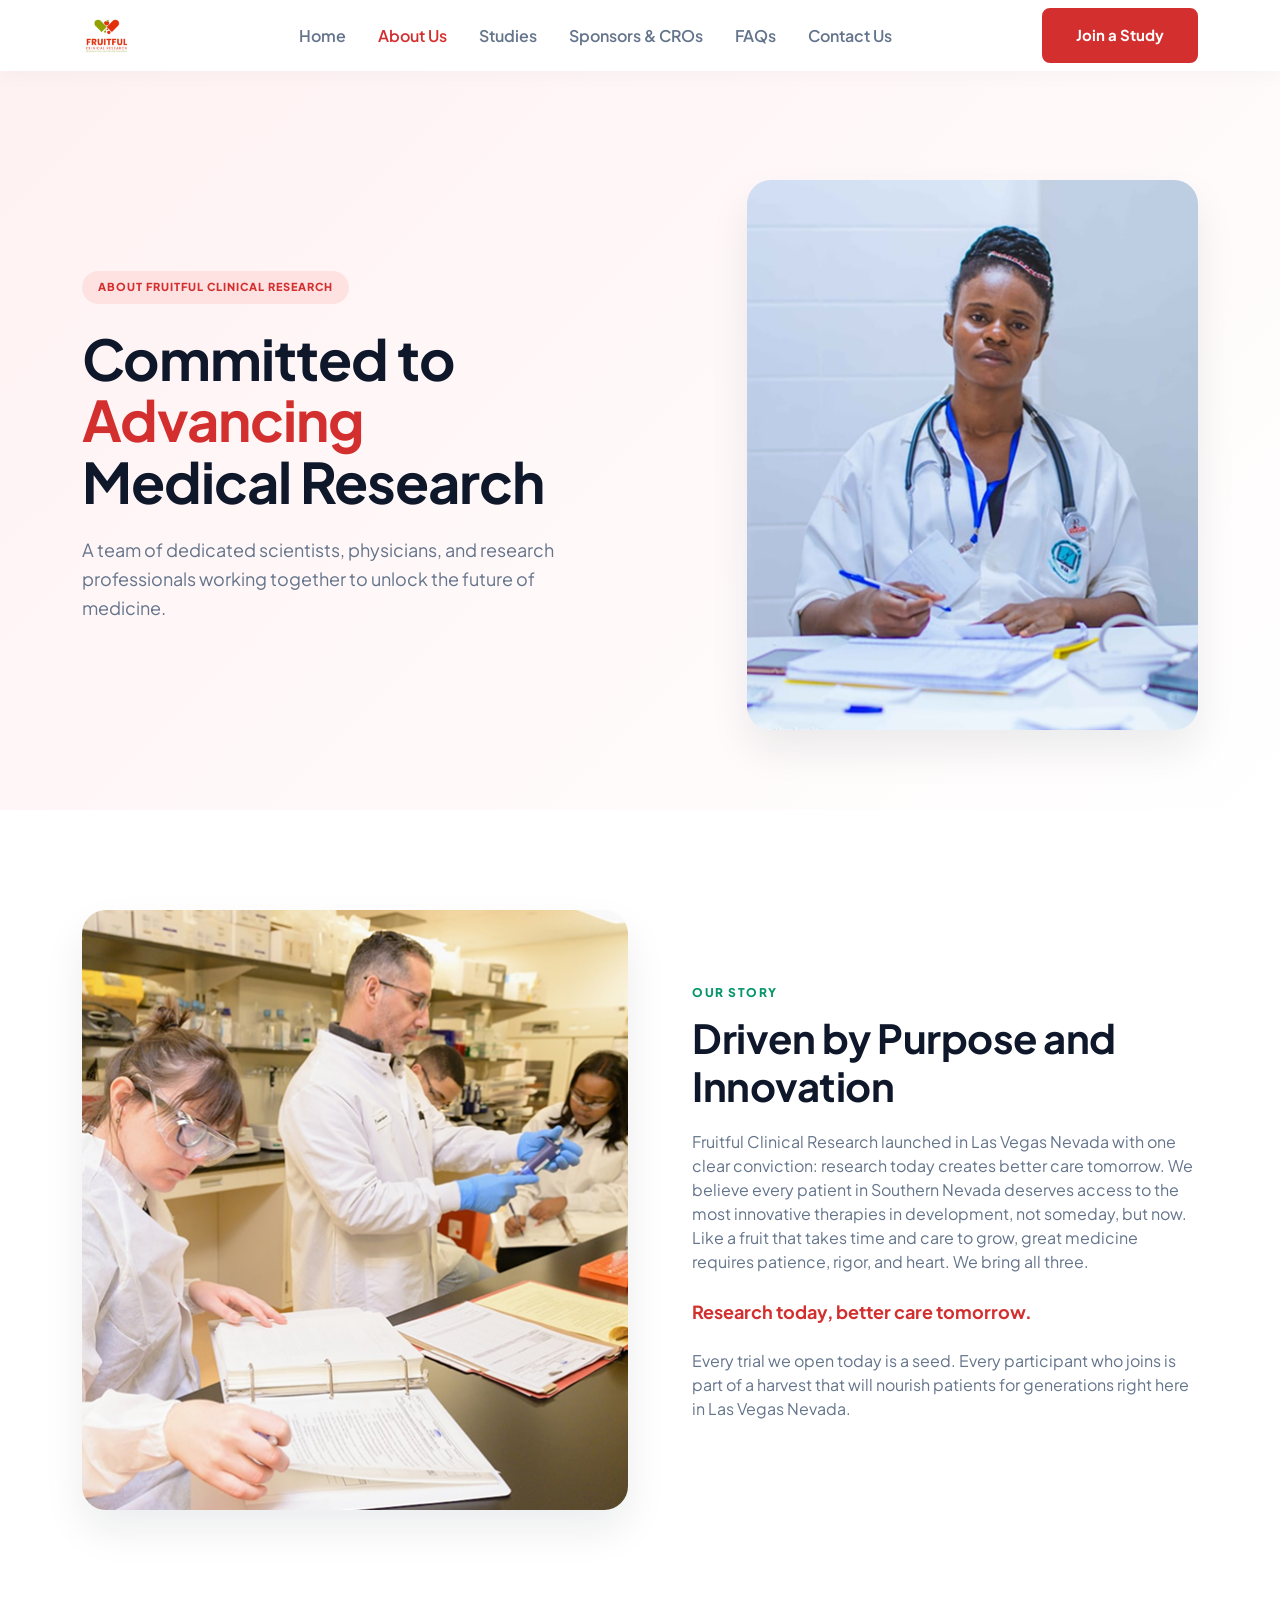
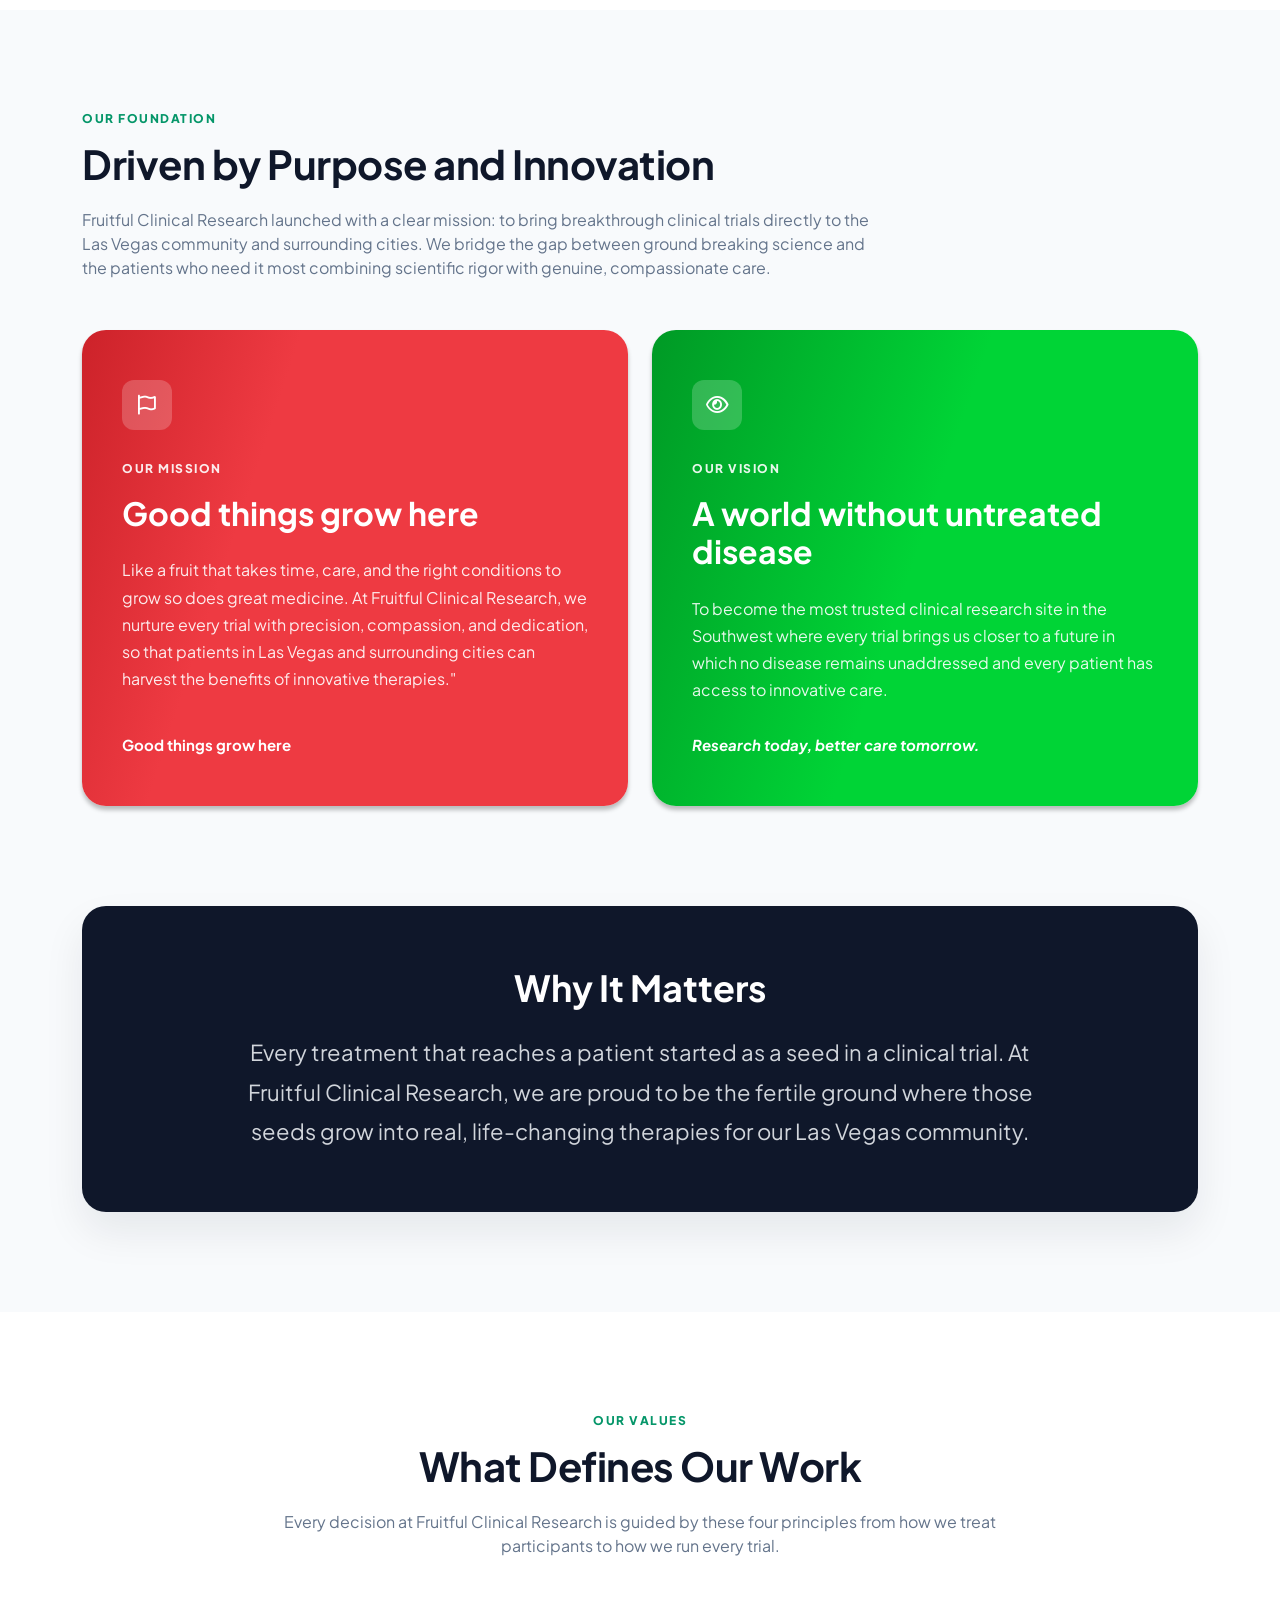
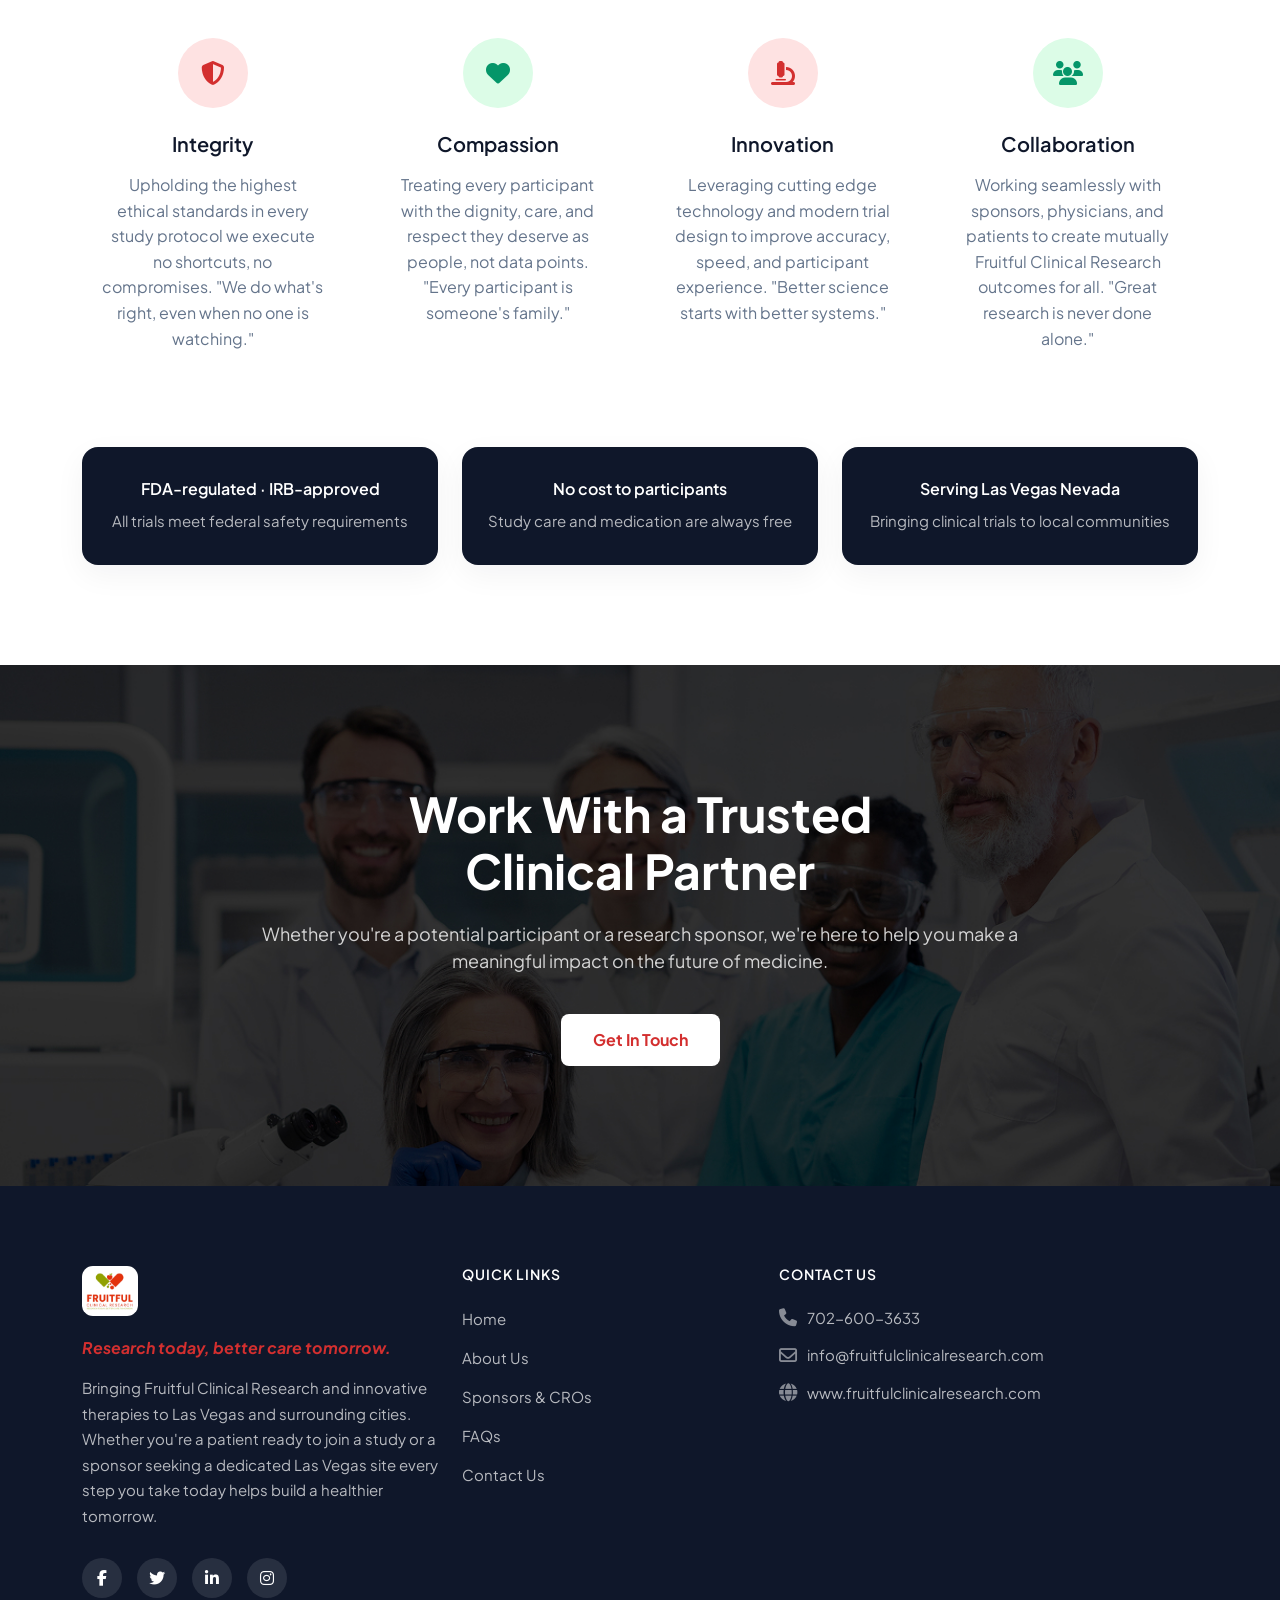
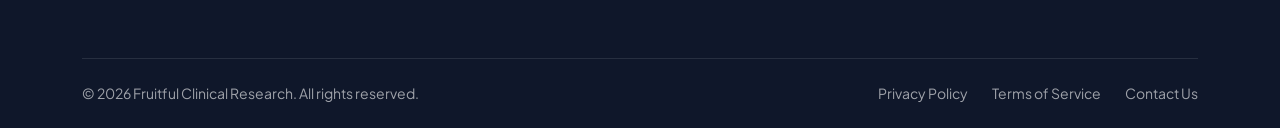
==== commit dd0f2f62: "Latest" ====
--- a/about.html
+++ b/about.html
@@ -74,7 +74,7 @@
                             <span class="section-kicker">OUR STORY</span>
                             <h2 class="section-title">Driven by Purpose and Innovation</h2>
                             
-                            <p class="section-description">Fruitful Clinical Research launched in Las Vegas Nevada with one clear conviction: research today creates better care tomorrow. We believe every patient in Southern Nevada deserves access to the most innovative therapies in development, not someday, but now. Like fruit that takes time and care to grow, great medicine requires patience, rigor, and heart. We bring all three.</p>
+                            <p class="section-description">Fruitful Clinical Research launched in Las Vegas Nevada with one clear conviction: research today creates better care tomorrow. We believe every patient in Southern Nevada deserves access to the most innovative therapies in development, not someday, but now. Like a fruit that takes time and care to grow, great medicine requires patience, rigor, and heart. We bring all three.</p>
                             
                             <p class="highlight-text-red">Research today, better care tomorrow.</p>
                             
@@ -99,7 +99,7 @@
                             <div class="card-icon-box"><i class="fa-regular fa-flag"></i></div>
                             <span class="card-label">OUR MISSION</span>
                             <h3 class="card-title">Good things grow here</h3>
-                            <p class="card-text">Like fruit that takes time, care, and the right conditions to grow so does great medicine. At Fruitful Clinical Reserch, we nurture every trial with precision, compassion, and dedication, so that patients in Las Vegas and surrounding cities can harvest the benefits of innovative therapies."</p>
+                            <p class="card-text">Like a fruit that takes time, care, and the right conditions to grow so does great medicine. At Fruitful Clinical Research, we nurture every trial with precision, compassion, and dedication, so that patients in Las Vegas and surrounding cities can harvest the benefits of innovative therapies."</p>
                             <span class="card-footer-text">Good things grow here</span>
                         </div>
                     </div>
@@ -160,7 +160,7 @@
                         <div class="value-item">
                             <div class="value-icon bg-light-green color-green"><i class="fa-solid fa-users"></i></div>
                             <h4>Collaboration</h4>
-                            <p>Working seamlessly with sponsors, physicians, and patients to create mutually fruitful outcomes for all. "Great research is never done alone."</p>
+                            <p>Working seamlessly with sponsors, physicians, and patients to create mutually Fruitful Clinical Research outcomes for all. "Great research is never done alone."</p>
                         </div>
                     </div>
                 </div>
@@ -180,7 +180,7 @@
                     </div>
                     <div class="col-lg-4 col-md-6" data-aos="fade-up" data-aos-delay="300">
                         <div class="dark-info-card">
-                            <h5>Serving Las Vegas Nevada & Surrounding cities</h5>
+                            <h5>Serving Las Vegas Nevada</h5>
                             <p>Bringing clinical trials to local communities</p>
                         </div>
                     </div>
@@ -209,7 +209,7 @@
                     <div class="footer-brand">
                         <img src="assets/imgs/logo.svg" alt="Fruitful Logo">
                         <p class="brand-kicker">Research today, better care tomorrow.</p>
-                        <p class="brand-description">Bringing Fruitful and innovative therapies to Las Vegas and surrounding cities. Whether you're a patient ready to join a study or a sponsor seeking a dedicated Las Vegas site every step you take today helps build a healthier tomorrow.</p>
+                        <p class="brand-description">Bringing Fruitful Clinical Research and innovative therapies to Las Vegas and surrounding cities. Whether you're a patient ready to join a study or a sponsor seeking a dedicated Las Vegas site every step you take today helps build a healthier tomorrow.</p>
                         
                         <div class="social-links">
                             <a href="#" aria-label="Facebook"><i class="fa-brands fa-facebook-f"></i></a>
@@ -221,25 +221,25 @@
                 </div>
                 <div class="col-lg-8">
                     <div class="row">
-                        <div class="col-md-4 col-sm-6">
+                        <div class="col-md-5 col-sm-6">
                             <div class="footer-widget">
                                 <h5>QUICK LINKS</h5>
                                 <ul>
                                     <li><a href="index.html">Home</a></li>
                                     <li><a href="about.html">About Us</a></li>
                                     <li><a href="sponsers.html">Sponsors & CROs</a></li>
-                                    <li><a href="faqs.html">FAQ Page</a></li>
+                                    <li><a href="faqs.html">FAQs</a></li>
                                     <li><a href="contact.html">Contact Us</a></li>
                                 </ul>
                             </div>
                         </div>
-                        <div class="col-md-8 col-sm-12">
+                        <div class="col-md-7 col-sm-12">
                             <div class="footer-widget">
                                 <h5>Contact Us</h5>
                                 <ul class="contact-list">
                                     <li><a href="tel:702-600-3633"><i class="fa-solid fa-phone"></i> 702-600-3633</a></li>
                                     <li><a href="mailto:info@fruitfulclinicalresearch.com"><i class="fa-regular fa-envelope"></i> info@fruitfulclinicalresearch.com</a></li>
-                                    <li><a href="http://www.fruitfulclinicalresearch.com" target="_blank"><i class="fa-solid fa-globe"></i> http://www.fruitfulclinicalresearch.com</a></li>
+                                    <li><a href="http://www.fruitfulclinicalresearch.com" target="_blank"><i class="fa-solid fa-globe"></i>www.fruitfulclinicalresearch.com</a></li>
                                 </ul>
                             </div>
                         </div>
--- a/assets/css/style.css
+++ b/assets/css/style.css
@@ -1452,6 +1452,7 @@
 
 .icon-box-red {
     width: 48px;
+    min-width: 48px;
     height: 48px;
     background-color: #FEE2E2;
     color: var(--c-primary-red);
@@ -1583,17 +1584,16 @@
 .results-header {
     margin-bottom: 60px;
 }
-
-.results-list {
-    display: flex;
-    flex-direction: column;
-    gap: 40px;
-}
-
 .result-item {
     display: flex;
-    gap: 24px;
+    gap: 15px;
     align-items: flex-start;
+    box-shadow: 0px 4px 4px 0px #00000040;
+    border: 1px solid #0000001A;
+    border-radius: 16px;
+    padding: 20px;
+    transition: transform 0.3s ease, box-shadow 0.3s ease;
+    min-height: 185px;
 }
 
 .result-text h4 {
@@ -1602,7 +1602,7 @@
 }
 
 .result-text p {
-    font-size: 15px;
+    font-size: 16px;
     line-height: 1.6;
     margin: 0;
 }
@@ -1687,7 +1687,39 @@
     background-color: var(--c-bg-light);
     padding: 80px 0 120px;
 }
-
+.faqs_sec_title{
+    width: 100%;
+    text-align: center;
+    max-width: 650px;
+    margin: auto;
+    margin-bottom: 80px;
+}
+.faqs_sec_title h6{
+    font-weight: 600;
+    font-size: 14px;
+    line-height: 20px;
+    letter-spacing: 1.4px;
+    text-align: center;
+    text-transform: uppercase;
+    color: #006E1C;
+}
+.faqs_sec_title h1{
+    font-weight: 700;
+    font-size: 36px;
+    line-height: 40px;
+    letter-spacing: -0.9px;
+    text-align: center;
+    color: #131B2E;
+    font-family: var(--f-family);
+}
+.faqs_sec_title p{
+    font-weight: 400;
+    font-size: 18px;
+    line-height: 26px;
+    letter-spacing: 0px;
+    text-align: center;
+    color: #5B403D;
+}
 .layout-gap {
     gap: 0;
 }
@@ -1986,6 +2018,9 @@
     text-decoration: none;
     word-break: break-all;
 }
+.mini-card-text .color-red{
+    color: var(--c-primary-red);
+}
 
 /* --- 5. Office Hours Card --- */
 .office-hours-card {
@@ -1997,6 +2032,7 @@
 
 .office-hours-card .section-kicker {
     margin-bottom: 24px;
+    color: var(--c-primary-red);
 }
 
 .hours-list {
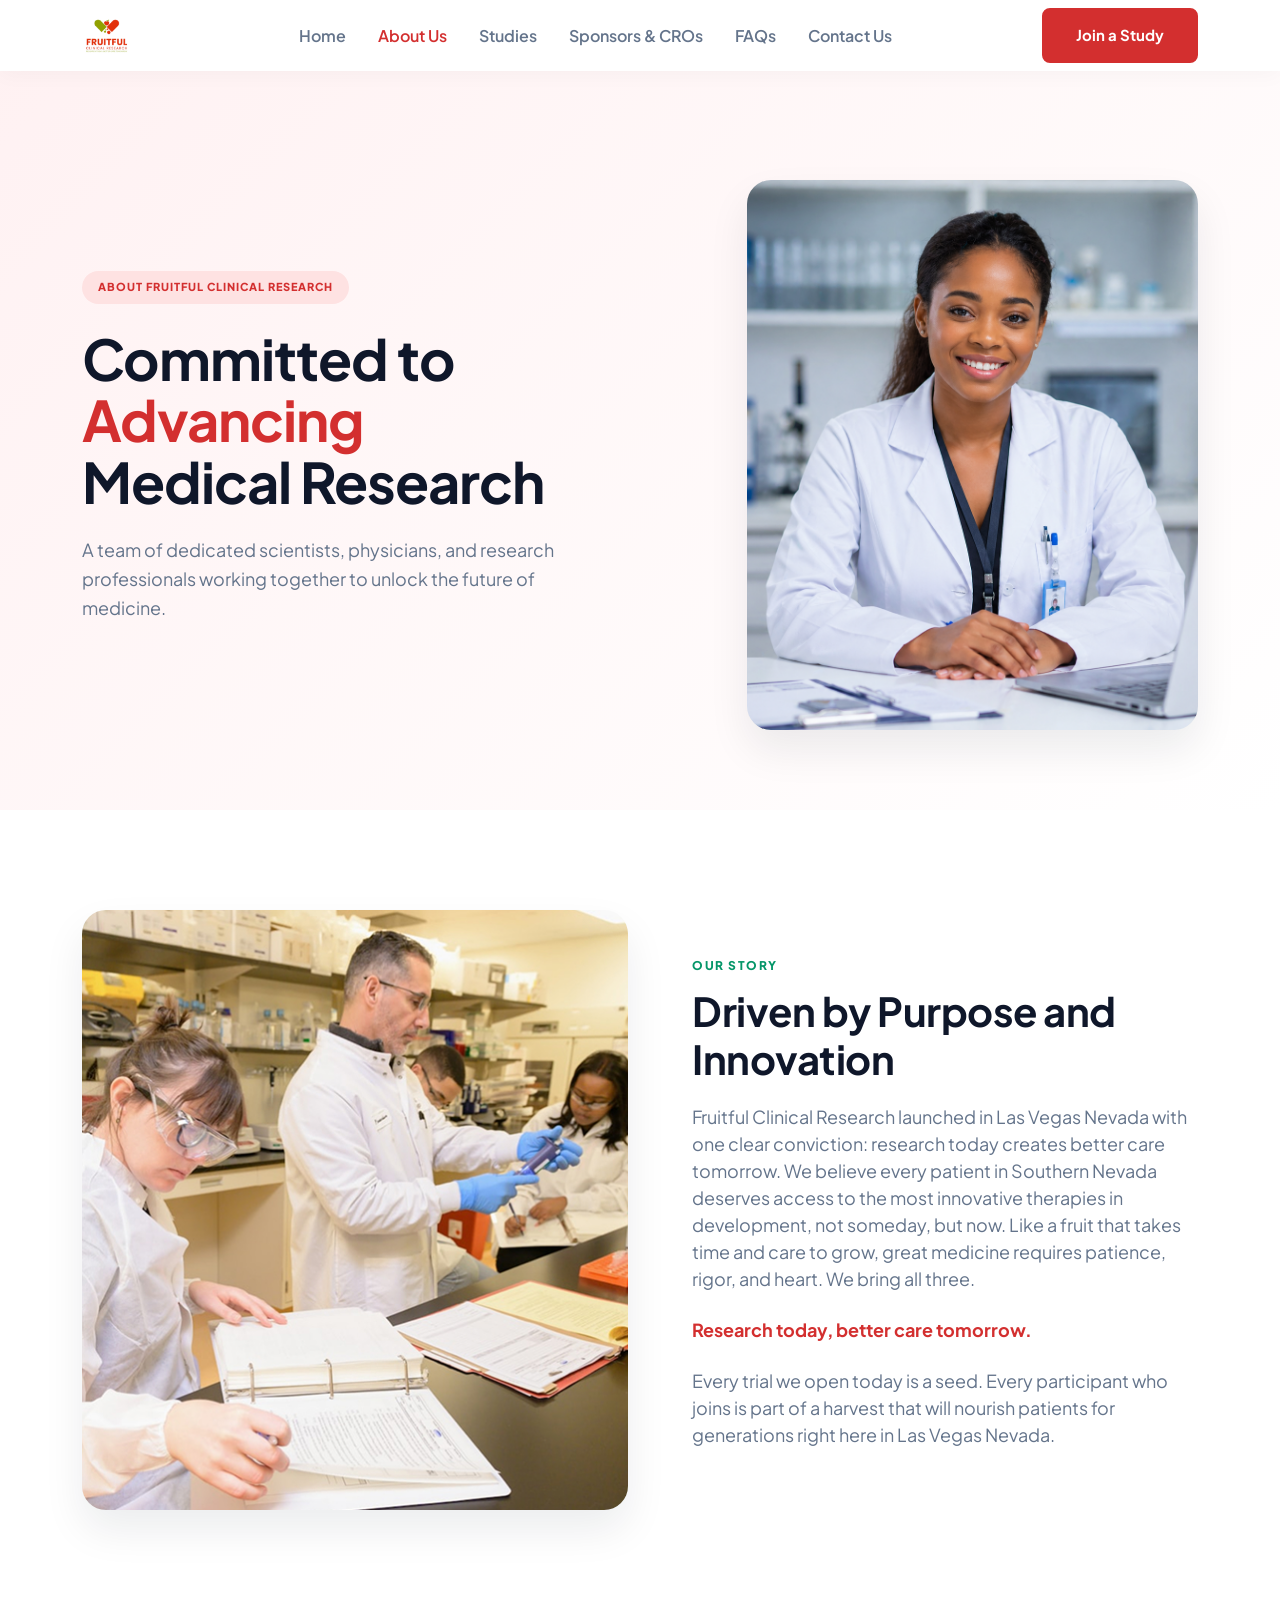
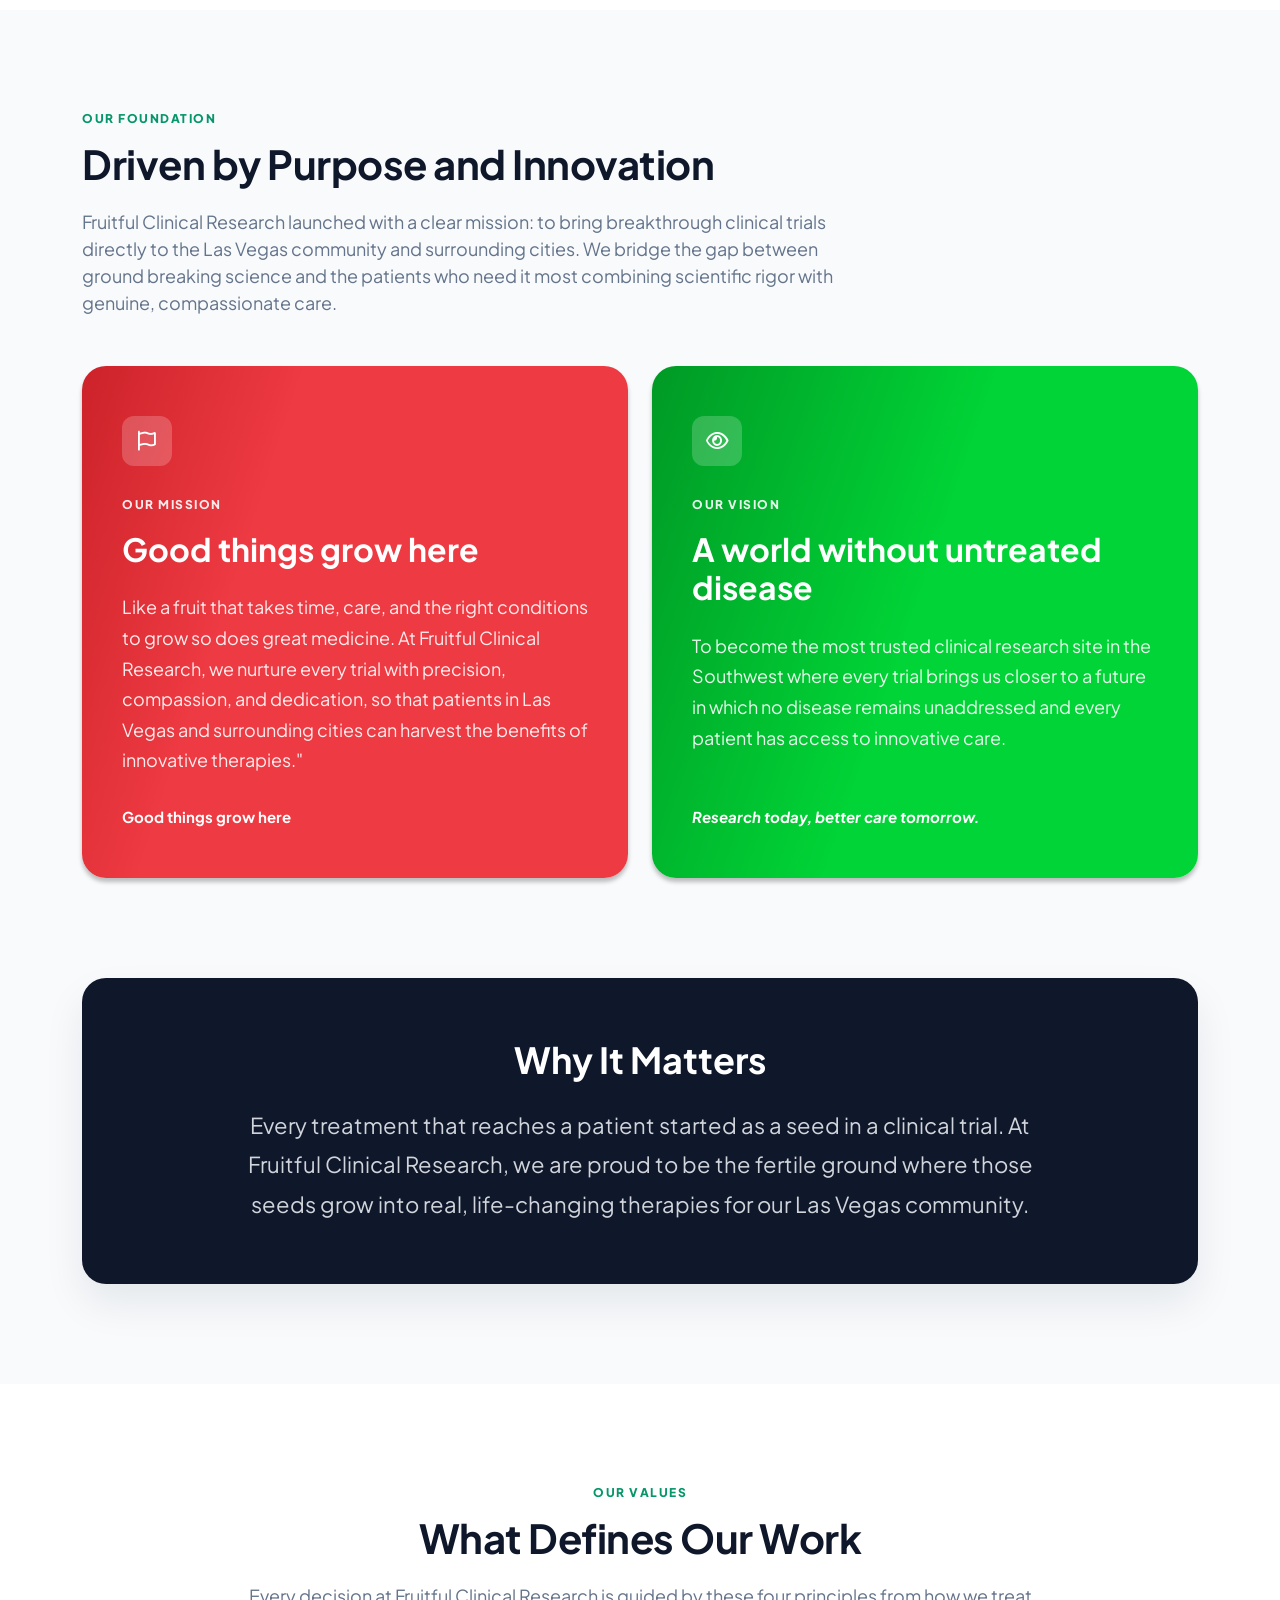
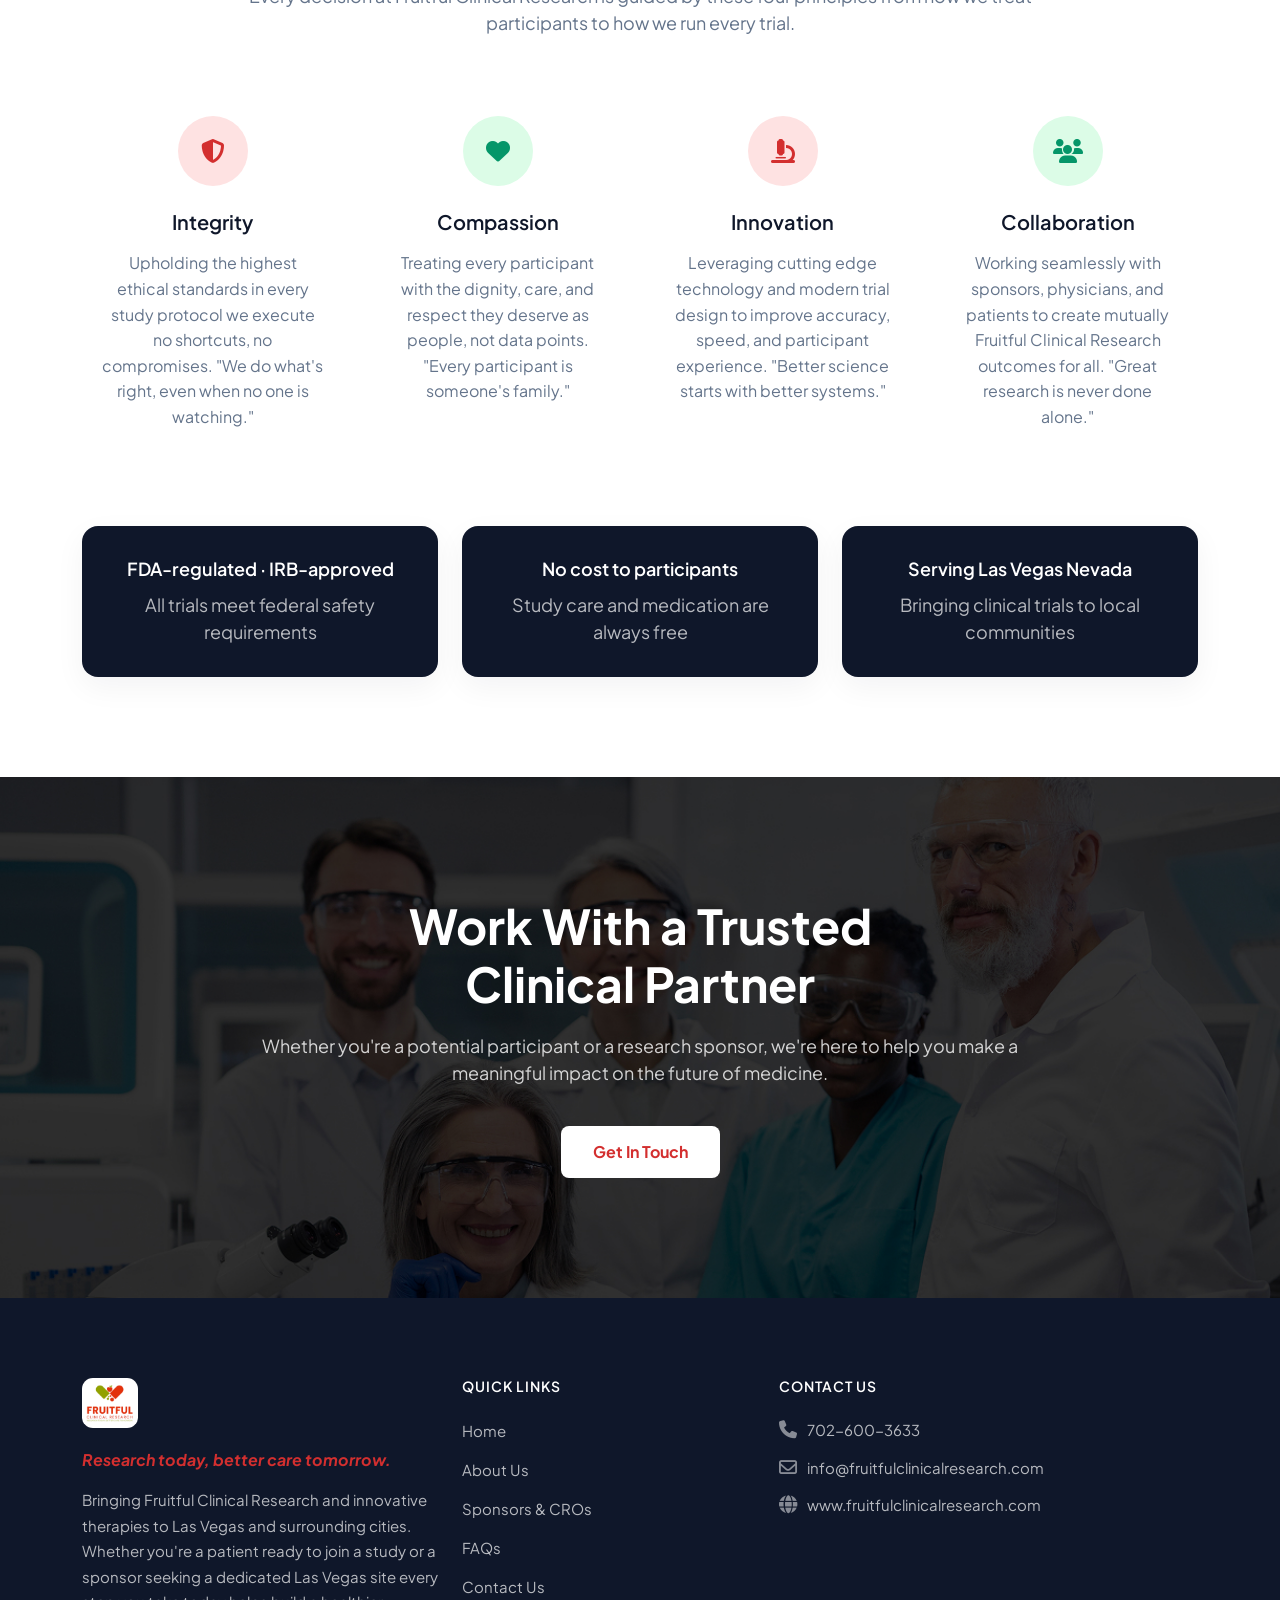
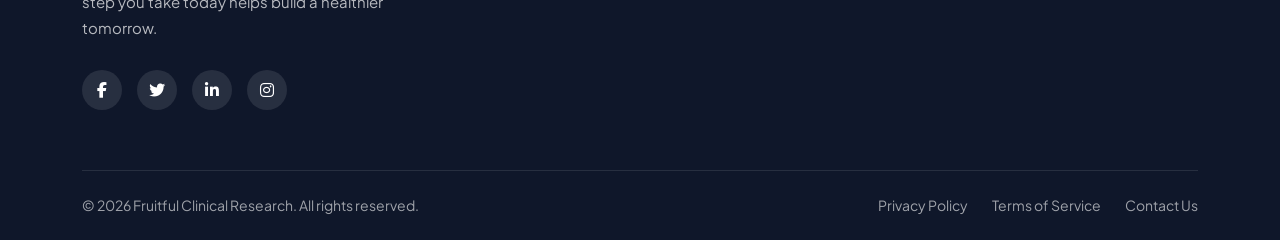
==== commit 3bf4daa2: "Lattest" ====
--- a/about.html
+++ b/about.html
@@ -8,7 +8,7 @@
     <link rel="shortcut icon" href="assets/img/favicon.png" type="image/x-icon">
     <link href="https://cdn.jsdelivr.net/npm/bootstrap@5.2.3/dist/css/bootstrap.min.css" rel="stylesheet">
     <link rel="stylesheet" href="https://cdnjs.cloudflare.com/ajax/libs/font-awesome/6.5.1/css/all.min.css" />
-    <link href="https://unpkg.com/aos@2.3.1/dist/aos.css" rel="stylesheet">
+    <!-- <link href="https://unpkg.com/aos@2.3.1/dist/aos.css" rel="stylesheet"> -->
     <link rel="stylesheet" href="https://cdn.jsdelivr.net/npm/bootstrap-icons@1.13.1/font/bootstrap-icons.min.css">
     <link rel="stylesheet" href="assets/css/style.css">
 </head>
@@ -54,7 +54,7 @@
                     </div>
                     <div class="col-lg-5 col-md-7 col-sm-12" data-aos="fade-left">
                         <div class="hero-image-wrapper">
-                            <img src="assets/imgs/hero2.jpg" alt="Doctor at desk" class="img-fluid">
+                            <img src="assets/imgs/aboutnew.png" alt="Doctor at desk" class="img-fluid">
                         </div>
                     </div>
                 </div>
@@ -260,10 +260,10 @@
     <button id="backToTop" aria-label="Back to top"> <i class="bi bi-arrow-up"></i> </button>
 
     <script src="https://cdn.jsdelivr.net/npm/bootstrap@5.2.3/dist/js/bootstrap.bundle.min.js"></script>
-    <script src="https://unpkg.com/aos@2.3.1/dist/aos.js"></script>
+    <!-- <script src="https://unpkg.com/aos@2.3.1/dist/aos.js"></script> -->
     <script src="assets/js/script.js"></script>
     
-    <script>
+    <!-- <script>
         const isMobile = window.innerWidth < 768;
 
         AOS.init({
@@ -277,6 +277,6 @@
                     el.setAttribute('data-aos', 'fade-up');
                 });
         }
-    </script>
+    </script> -->
 </body>
 </html>
--- a/assets/css/style.css
+++ b/assets/css/style.css
@@ -823,7 +823,9 @@
 .about-story .story-content {
     padding-left: 40px;
 }
-
+.about-story .story-content p{
+    font-size: 18px;
+}
 .about-story .highlight-text-red {
     color: var(--c-primary-red);
     font-weight: 700;
@@ -841,7 +843,9 @@
     max-width: 800px;
     margin-bottom: 50px;
 }
-
+.about-foundation .foundation-header p{
+    font-size: 18px;
+}
 .foundation-card {
     border-radius: 24px;
     padding: 50px 40px;
@@ -894,7 +898,7 @@
 }
 
 .foundation-card .card-text {
-    font-size: 16px;
+    font-size: 18px;
     line-height: 1.7;
     opacity: 0.9;
     margin-bottom: 30px;
@@ -945,7 +949,9 @@
     max-width: 800px;
     margin: 0 auto 60px auto;
 }
-
+.about-values .values-header p{
+    font-size: 18px
+}
 .about-values .values-grid {
     margin-bottom: 60px;
 }
@@ -1008,13 +1014,13 @@
 
 .info-cards-grid .dark-info-card h5 {
     color: #fff;
-    font-size: 16px;
+    font-size: 18px;
     margin-bottom: 12px;
 }
 
 .info-cards-grid .dark-info-card p {
     color: rgba(255, 255, 255, 0.7);
-    font-size: 15px;
+    font-size: 18px;
     margin: 0;
 }
 
@@ -1057,7 +1063,7 @@
 }
 
 .studies-hero-v2 .hero-description {
-    font-size: 17px;
+    font-size: 18px;
     line-height: 1.6;
     color: var(--c-text-muted);
     margin-bottom: 30px;
@@ -1163,7 +1169,7 @@
 }
 
 .step-card p {
-    font-size: 14px;
+    font-size: 16px;
     line-height: 1.6;
     margin: 0;
     color: var(--c-text-muted);
@@ -1231,7 +1237,7 @@
 
 .safety-label {
     display: block;
-    font-size: 12px;
+    font-size: 15px;
     font-weight: 600;
     color: var(--c-text-muted);
     margin-bottom: 8px;
@@ -1243,7 +1249,7 @@
 }
 
 .safety-card p {
-    font-size: 14px;
+    font-size: 16px;
     line-height: 1.6;
     margin: 0;
 }
@@ -1322,7 +1328,7 @@
 
 .team-overlay p {
     color: rgba(255, 255, 255, 0.8);
-    font-size: 15px;
+    font-size: 18px;
     line-height: 1.6;
     margin: 0;
 }
@@ -1388,7 +1394,7 @@
 
 .feature-list-item ul li {
     position: relative;
-    font-size: 12px;
+    font-size: 16px;
     color: var(--c-text-muted);
     line-height: 1.6;
     margin-bottom: 6px;
@@ -1420,7 +1426,7 @@
 }
 
 .sponsors-capabilities .header-description {
-    font-size: 16px;
+    font-size: 18px;
     line-height: 1.7;
     margin: 0;
 }
@@ -1471,7 +1477,7 @@
 }
 
 .capability-card p {
-    font-size: 14px;
+    font-size: 16px;
     line-height: 1.6;
     margin: 0;
 }
@@ -1532,7 +1538,7 @@
 }
 
 .diff-text p {
-    font-size: 16px;
+    font-size: 18px;
     line-height: 1.6;
     margin: 0;
 }
@@ -1547,7 +1553,7 @@
 }
 
 .dark-info-card .card-kicker {
-    font-size: 10px;
+    font-size: 12px;
     font-weight: 800;
     letter-spacing: 1px;
     text-transform: uppercase;
@@ -1736,7 +1742,7 @@
     background-color: transparent !important;
     color: var(--c-text-muted) !important;
     font-weight: 700;
-    font-size: 16px;
+    font-size: 18px;
     padding: 16px 24px;
     border-radius: 12px !important;
     text-align: left;
@@ -1804,7 +1810,7 @@
     width: 100%;
     background-color: #fff;
     color: var(--c-dark-blue);
-    font-size: 16px;
+    font-size: 18px;
     font-weight: 700;
     text-align: left;
     padding: 24px;
@@ -1840,9 +1846,10 @@
 /* Accordion Body */
 .custom-accordion-body {
     padding: 0 24px 24px 24px;
-    font-size: 15px;
+    font-size: 18px;
     line-height: 1.7;
     color: var(--c-text-muted);
+    font-weight: 500;
 }
 
 /* ==========================================
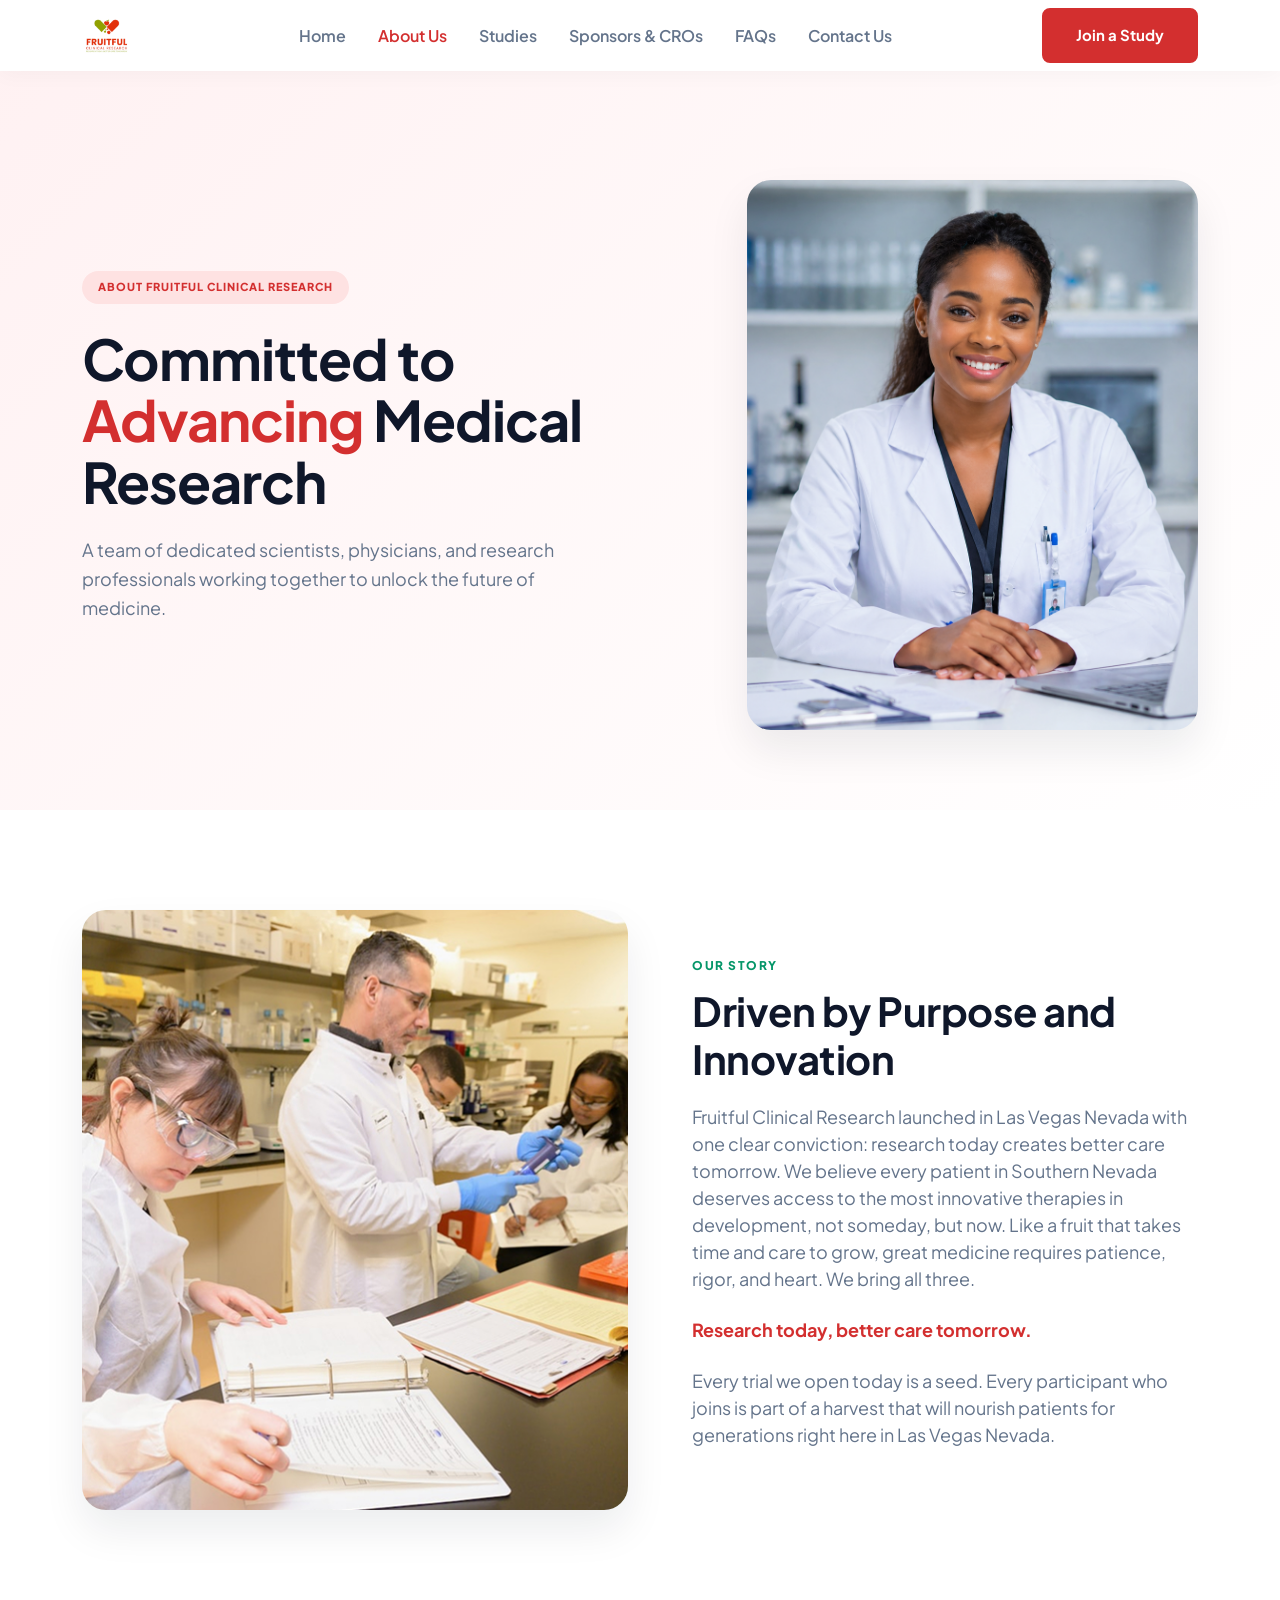
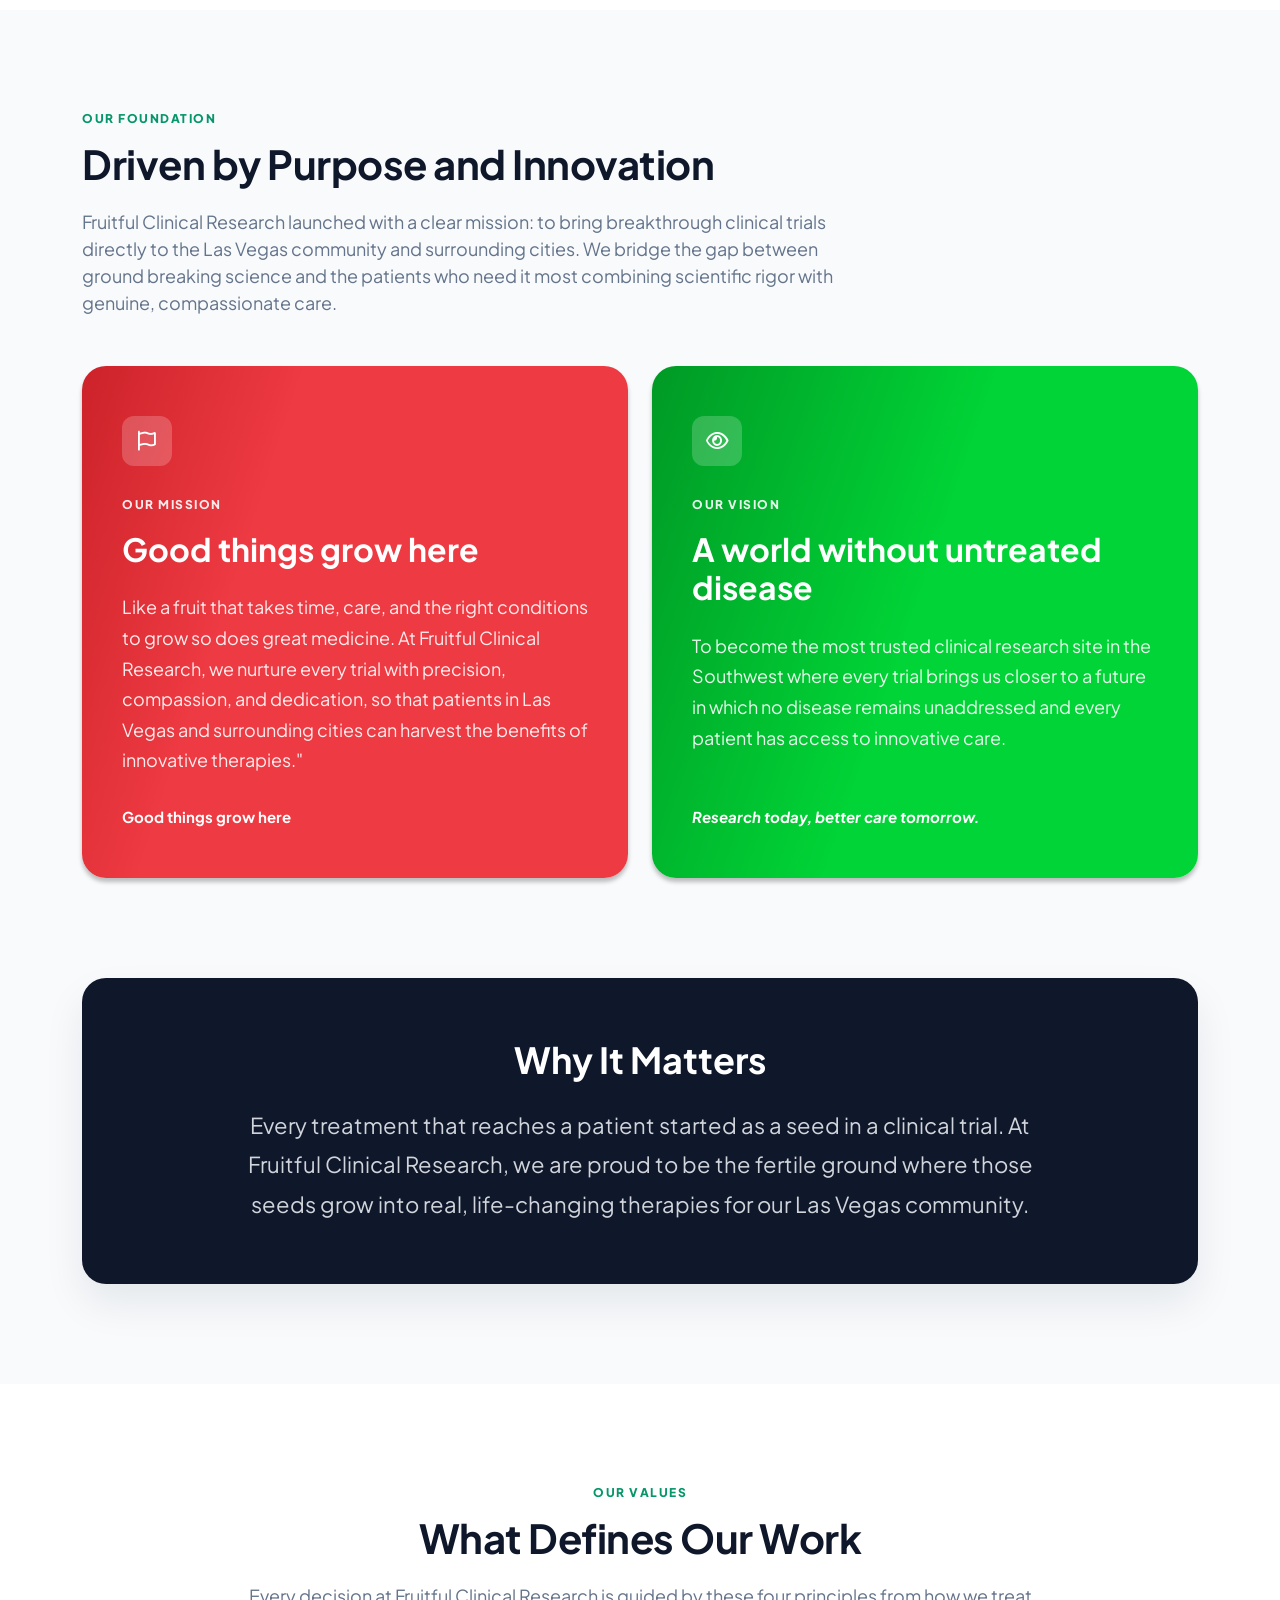
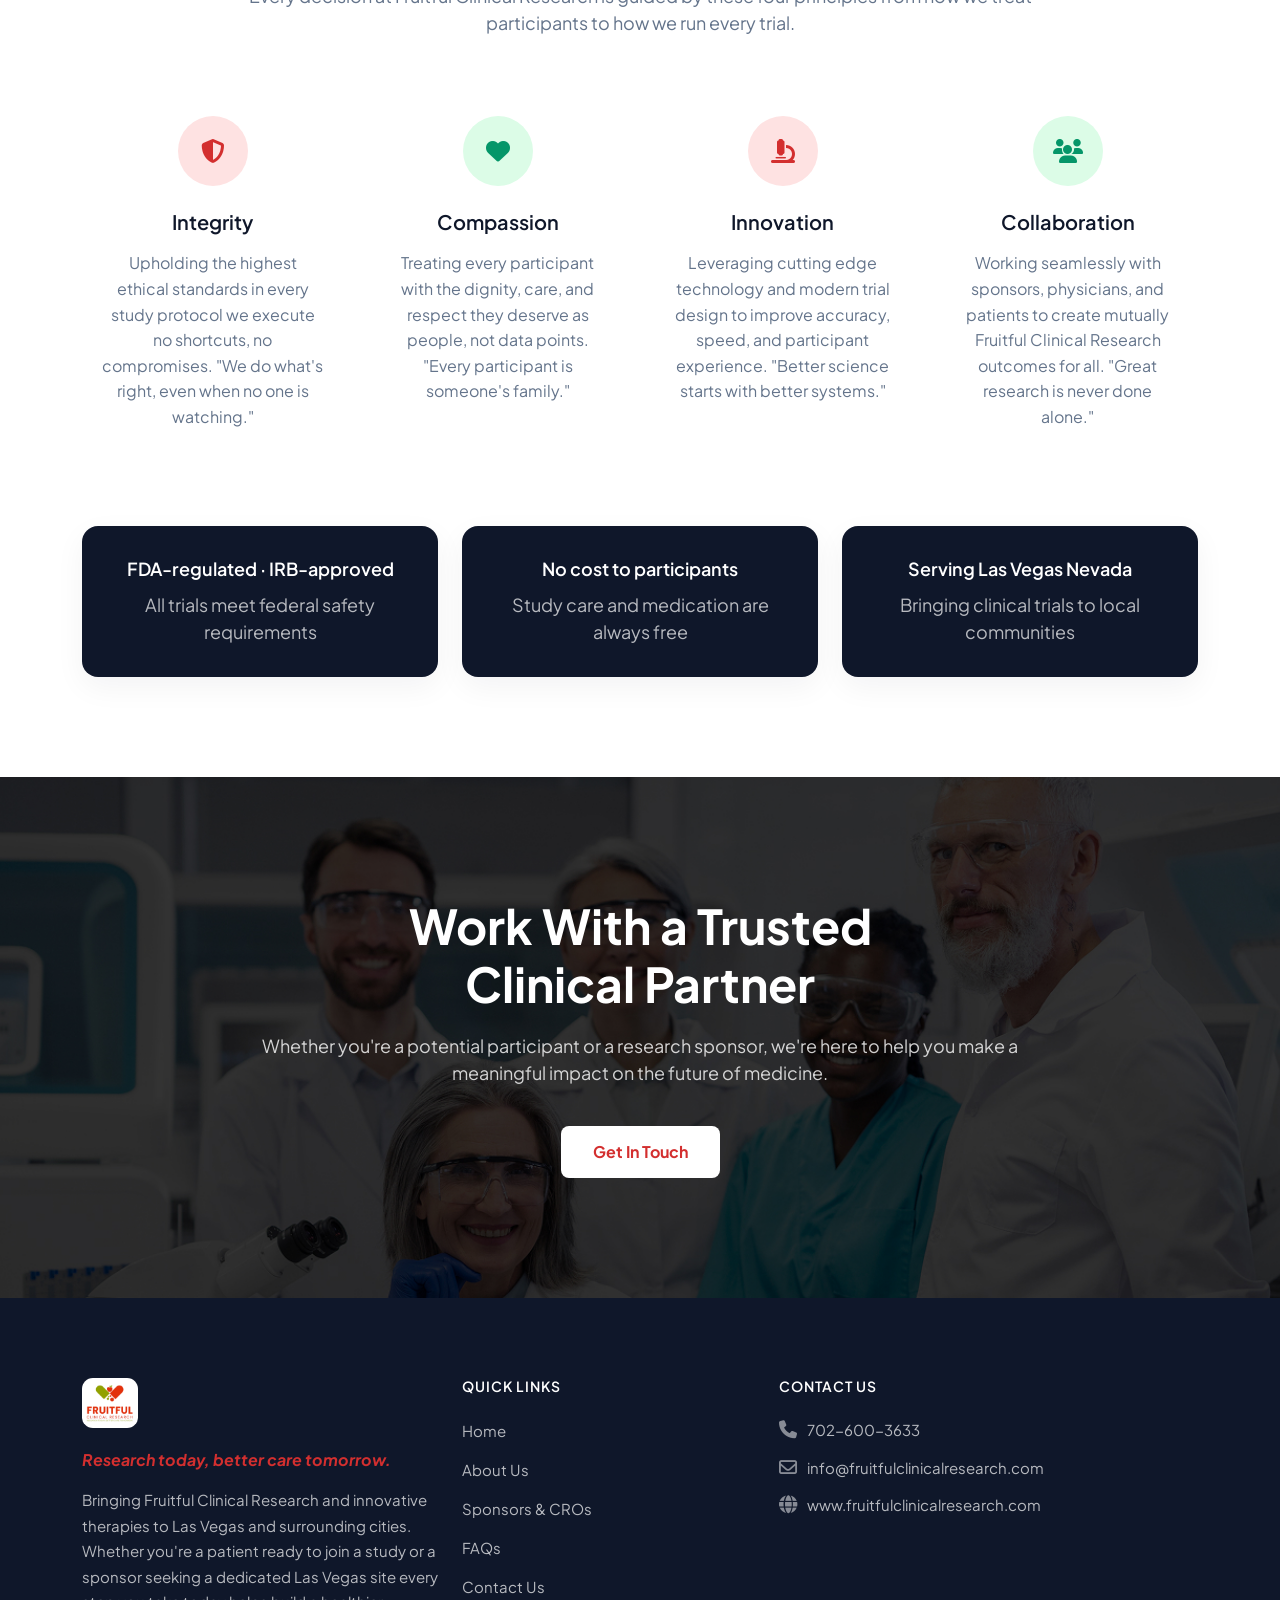
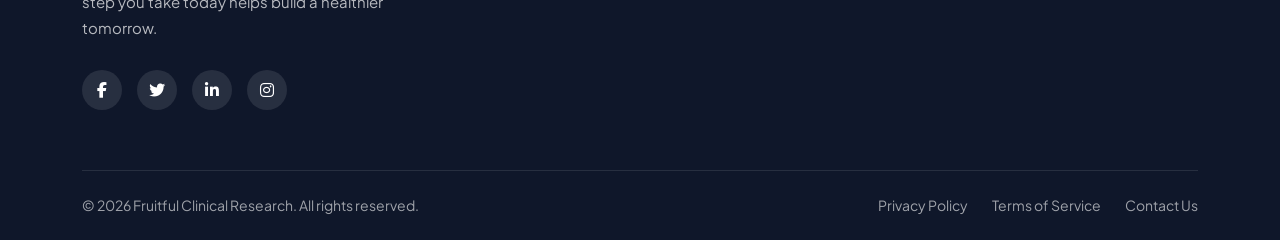
==== commit 4fcec4ae: "Latest" ====
--- a/about.html
+++ b/about.html
@@ -4,8 +4,8 @@
 <head>
     <meta charset="UTF-8">
     <meta name="viewport" content="width=device-width, initial-scale=1.0">
-    <title>FRUITFUL - ABOUT US</title>
-    <link rel="shortcut icon" href="assets/img/favicon.png" type="image/x-icon">
+    <title>Fruitful Clinical Research - ABOUT US</title>
+    <link rel="shortcut icon" href="assets/imgs/favicon.png" type="image/x-icon">
     <link href="https://cdn.jsdelivr.net/npm/bootstrap@5.2.3/dist/css/bootstrap.min.css" rel="stylesheet">
     <link rel="stylesheet" href="https://cdnjs.cloudflare.com/ajax/libs/font-awesome/6.5.1/css/all.min.css" />
     <!-- <link href="https://unpkg.com/aos@2.3.1/dist/aos.css" rel="stylesheet"> -->
@@ -48,7 +48,7 @@
                     <div class="col-lg-6 col-md-7 col-sm-12" data-aos="fade-right">
                         <div class="hero-content">
                             <span class="badge-pill">About Fruitful Clinical Research </span>
-                            <h1 class="hero-title">Committed to<br><span class="highlight-red">Advancing</span><br>Medical Research</h1>
+                            <h1 class="hero-title">Committed to<br><span class="highlight-red">Advancing</span> Medical Research</h1>
                             <p class="hero-description">A team of dedicated scientists, physicians, and research professionals working together to unlock the future of medicine.</p>
                         </div>
                     </div>
